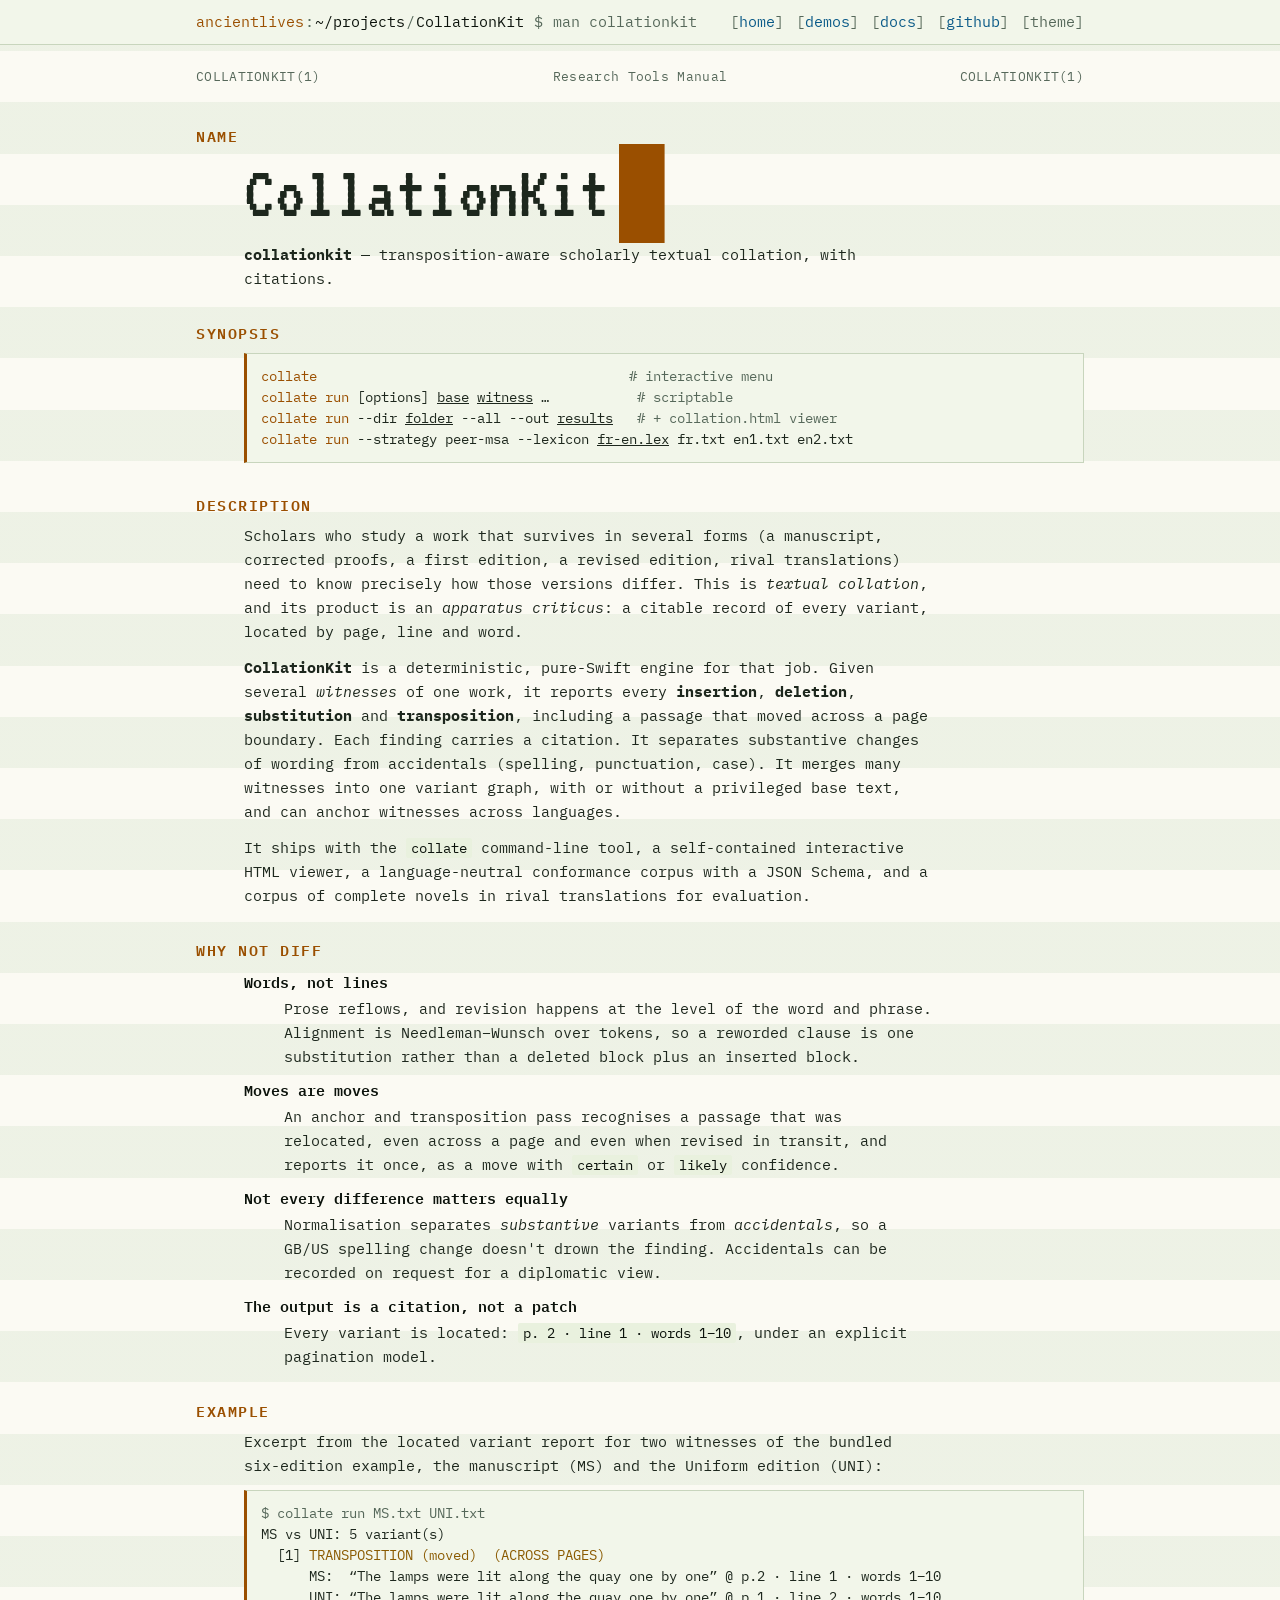
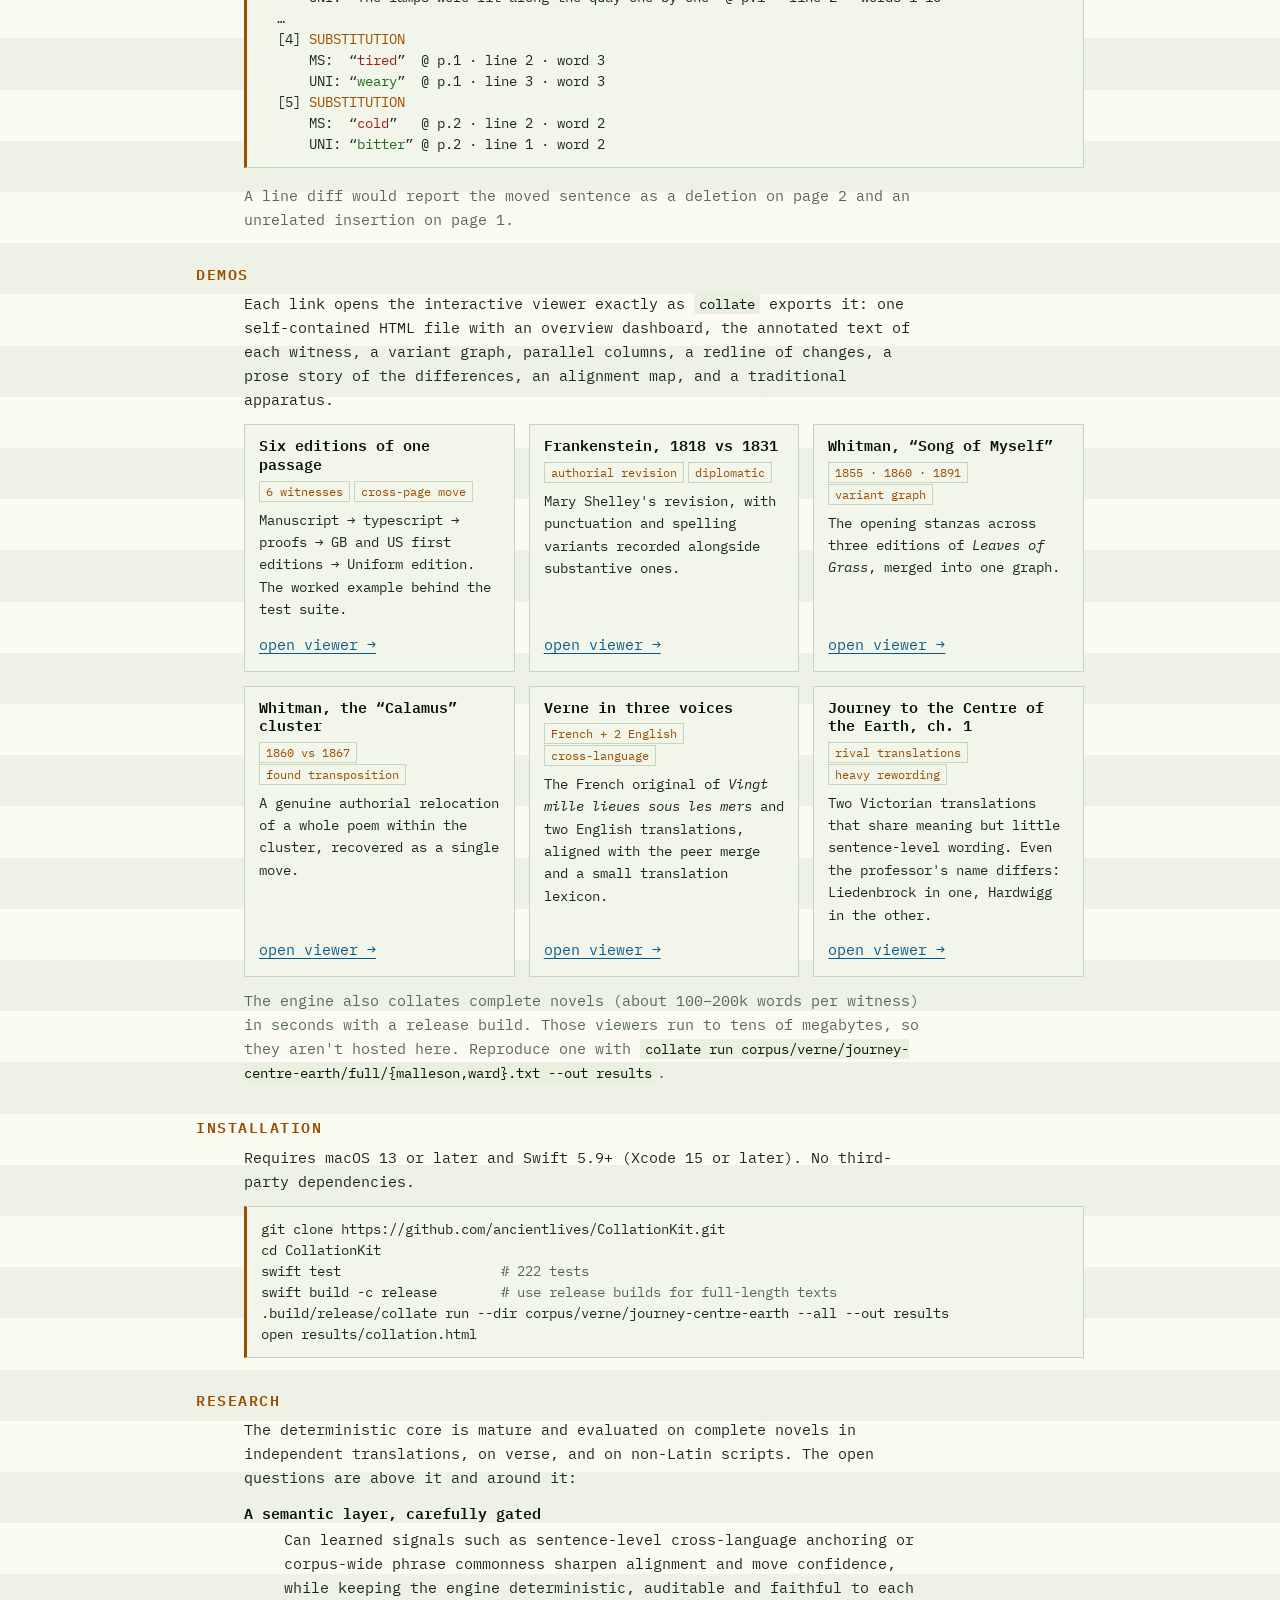
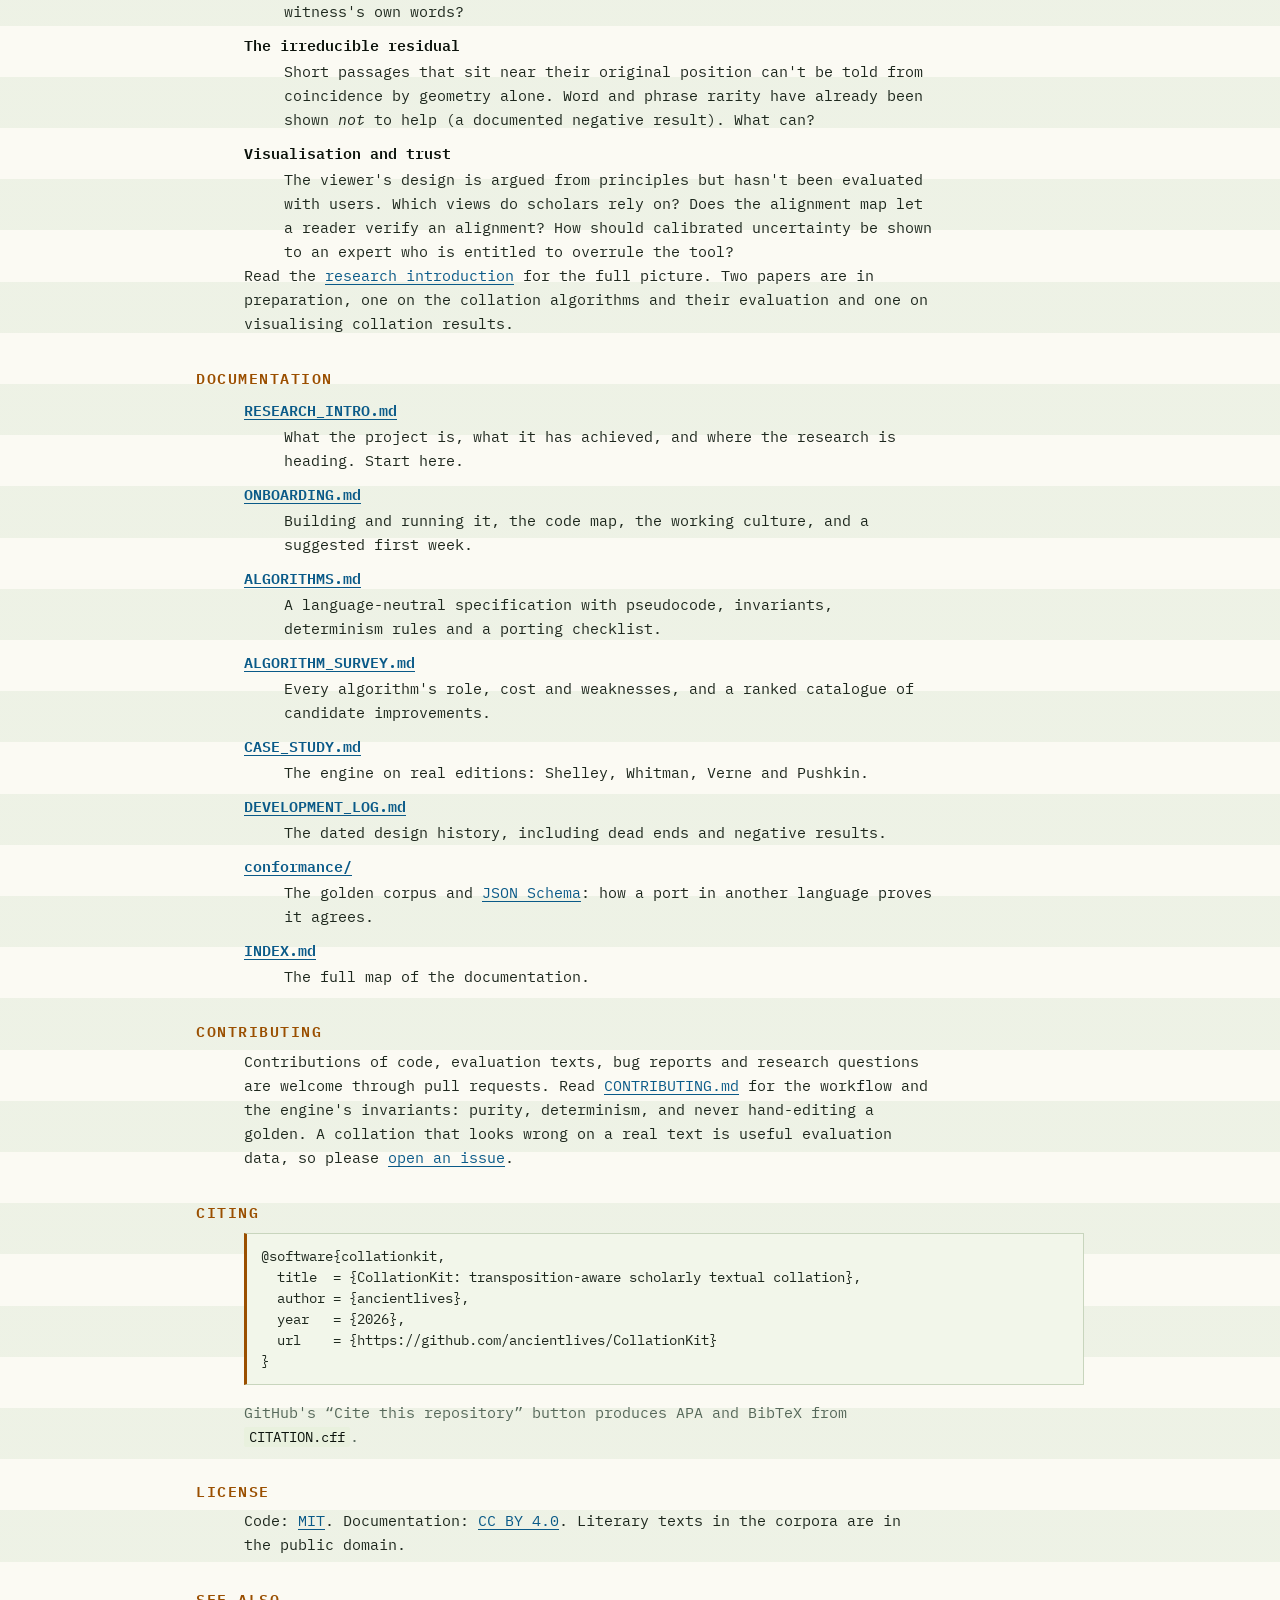
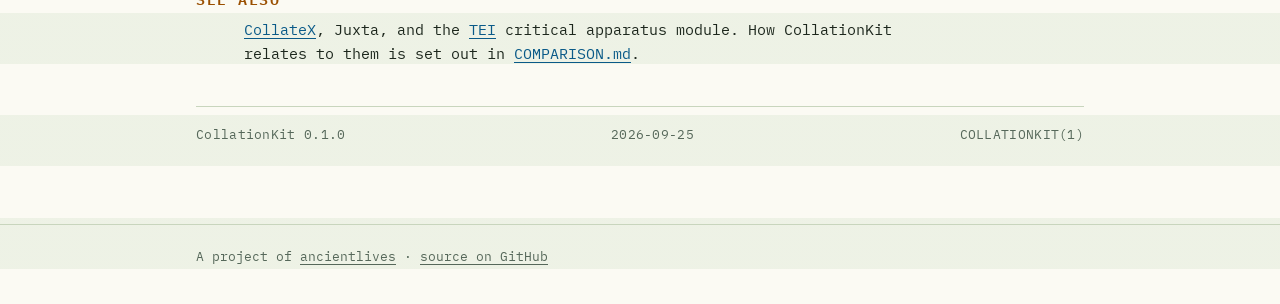
==== site/index.html @ 5da491c6 "Initial public release of CollationKit A deterministic, pure-Swift engine for scholarly textual coll" ====
<!doctype html>
<html lang="en">
<head>
<meta charset="utf-8">
<meta name="viewport" content="width=device-width,initial-scale=1">
<title>CollationKit</title>
<meta name="description" content="CollationKit: a deterministic, pure-Swift engine for scholarly textual collation — insertions, deletions, substitutions and transpositions across editions and translations, each with a page, line and word citation.">
<meta property="og:title" content="CollationKit">
<meta property="og:description" content="Transposition-aware scholarly textual collation, with citations. Open source, MIT.">
<meta property="og:type" content="website">
<meta property="og:url" content="https://ancientlives.github.io/CollationKit/">
<link rel="icon" href="data:image/svg+xml,%3Csvg xmlns='http://www.w3.org/2000/svg' viewBox='0 0 16 16'%3E%3Crect width='16' height='16' fill='%230a0d0a'/%3E%3Ctext x='1' y='12' font-family='monospace' font-size='11' fill='%23ffb347'%3E%C2%B6_%3C/text%3E%3C/svg%3E">
<link rel="preconnect" href="https://fonts.googleapis.com">
<link rel="preconnect" href="https://fonts.gstatic.com" crossorigin>
<link href="https://fonts.googleapis.com/css2?family=IBM+Plex+Mono:ital,wght@0,400;0,600;1,400&family=VT323&display=swap" rel="stylesheet">
<link rel="stylesheet" href="assets/retro.css">
<script>
  try { var t = localStorage.getItem("al-theme"); if (t === "light" || t === "dark") document.documentElement.dataset.theme = t; } catch (e) {}
</script>
</head>
<body>

<header class="topbar">
  <div class="wrap">
    <div class="crumb">
      <a href="https://ancientlives.github.io/"><span class="host">ancientlives</span></a><span class="sep">:</span><a href="https://ancientlives.github.io/#projects">~/projects</a><span class="sep">/</span><a href="./">CollationKit</a><span class="sep"> $</span> man collationkit
    </div>
    <nav class="nav" aria-label="Site">
      <a href="https://ancientlives.github.io/">home</a>
      <a href="#demos">demos</a>
      <a href="#documentation">docs</a>
      <a href="https://github.com/ancientlives/CollationKit">github</a>
      <button class="theme-toggle" type="button" data-theme-toggle aria-label="Toggle light or dark theme">[theme]</button>
    </nav>
  </div>
</header>

<main class="wrap">

  <div class="manhead" aria-hidden="true">
    <span>COLLATIONKIT(1)</span><span class="mid">Research Tools Manual</span><span>COLLATIONKIT(1)</span>
  </div>

  <section class="sect" aria-labelledby="name">
    <h2 id="name">Name</h2>
    <div class="body">
      <p class="display cursor">CollationKit</p>
      <p><strong>collationkit</strong> — transposition-aware scholarly textual collation, with citations.</p>
    </div>
  </section>

  <section class="sect" aria-labelledby="synopsis">
    <h2 id="synopsis">Synopsis</h2>
    <div class="body">
<pre><span class="k">collate</span>                                       <span class="c"># interactive menu</span>
<span class="k">collate run</span> [options] <u>base</u> <u>witness</u> …           <span class="c"># scriptable</span>
<span class="k">collate run</span> --dir <u>folder</u> --all --out <u>results</u>   <span class="c"># + collation.html viewer</span>
<span class="k">collate run</span> --strategy peer-msa --lexicon <u>fr-en.lex</u> fr.txt en1.txt en2.txt</pre>
    </div>
  </section>

  <section class="sect" aria-labelledby="description">
    <h2 id="description">Description</h2>
    <div class="body">
      <p>Scholars who study a work that survives in several forms (a manuscript, corrected proofs, a first
      edition, a revised edition, rival translations) need to know precisely how those versions differ. This is
      <em>textual collation</em>, and its product is an <em>apparatus criticus</em>: a citable record of every
      variant, located by page, line and word.</p>
      <p><strong>CollationKit</strong> is a deterministic, pure-Swift engine for that job. Given several
      <em>witnesses</em> of one work, it reports every <strong>insertion</strong>, <strong>deletion</strong>,
      <strong>substitution</strong> and <strong>transposition</strong>, including a passage that moved across
      a page boundary. Each finding carries a citation. It separates substantive changes of wording from
      accidentals (spelling, punctuation, case). It merges many witnesses into one variant graph, with or
      without a privileged base text, and can anchor witnesses across languages.</p>
      <p>It ships with the <code>collate</code> command-line tool, a self-contained interactive HTML viewer, a
      language-neutral conformance corpus with a JSON Schema, and a corpus of complete novels in rival
      translations for evaluation.</p>
    </div>
  </section>

  <section class="sect" aria-labelledby="why">
    <h2 id="why">Why not diff</h2>
    <div class="body">
      <dl class="opts">
        <dt>Words, not lines</dt>
        <dd>Prose reflows, and revision happens at the level of the word and phrase. Alignment is
        Needleman–Wunsch over tokens, so a reworded clause is one substitution rather than a deleted block plus an
        inserted block.</dd>
        <dt>Moves are moves</dt>
        <dd>An anchor and transposition pass recognises a passage that was relocated, even across a page and even
        when revised in transit, and reports it once, as a move with <code>certain</code> or <code>likely</code>
        confidence.</dd>
        <dt>Not every difference matters equally</dt>
        <dd>Normalisation separates <em>substantive</em> variants from <em>accidentals</em>, so a GB/US spelling
        change doesn't drown the finding. Accidentals can be recorded on request for a diplomatic view.</dd>
        <dt>The output is a citation, not a patch</dt>
        <dd>Every variant is located: <code>p. 2 · line 1 · words 1–10</code>, under an explicit pagination
        model.</dd>
      </dl>
    </div>
  </section>

  <section class="sect" aria-labelledby="example">
    <h2 id="example">Example</h2>
    <div class="body">
      <p>Excerpt from the located variant report for two witnesses of the bundled six-edition example, the
      manuscript (MS) and the Uniform edition (UNI):</p>
<pre><span class="c">$ collate run MS.txt UNI.txt</span>
MS vs UNI: 5 variant(s)
  [1] <span class="mov">TRANSPOSITION (moved)  (ACROSS PAGES)</span>
      MS:  “The lamps were lit along the quay one by one” @ p.2 · line 1 · words 1–10
      UNI: “The lamps were lit along the quay one by one” @ p.1 · line 2 · words 1–10
  …
  [4] <span class="k">SUBSTITUTION</span>
      MS:  “<span class="del">tired</span>”  @ p.1 · line 2 · word 3
      UNI: “<span class="add">weary</span>”  @ p.1 · line 3 · word 3
  [5] <span class="k">SUBSTITUTION</span>
      MS:  “<span class="del">cold</span>”   @ p.2 · line 2 · word 2
      UNI: “<span class="add">bitter</span>” @ p.2 · line 1 · word 2</pre>
      <p class="dim">A line diff would report the moved sentence as a deletion on page 2 and an unrelated
      insertion on page 1.</p>
    </div>
  </section>

  <section class="sect" id="demos" aria-labelledby="demos-h">
    <h2 id="demos-h">Demos</h2>
    <div class="body">
      <p>Each link opens the interactive viewer exactly as <code>collate</code> exports it: one self-contained HTML
      file with an overview dashboard, the annotated text of each witness, a variant graph, parallel columns, a
      redline of changes, a prose story of the differences, an alignment map, and a traditional apparatus.</p>
      <div class="cards">
        <article class="card">
          <h3>Six editions of one passage</h3>
          <div class="meta"><span class="tag">6 witnesses</span><span class="tag">cross-page move</span></div>
          <p>Manuscript → typescript → proofs → GB and US first editions → Uniform edition. The worked example
          behind the test suite.</p>
          <a class="go" href="demos/six-editions.html">open viewer →</a>
        </article>
        <article class="card">
          <h3>Frankenstein, 1818 vs 1831</h3>
          <div class="meta"><span class="tag">authorial revision</span><span class="tag">diplomatic</span></div>
          <p>Mary Shelley's revision, with punctuation and spelling variants recorded alongside substantive
          ones.</p>
          <a class="go" href="demos/frankenstein.html">open viewer →</a>
        </article>
        <article class="card">
          <h3>Whitman, “Song of Myself”</h3>
          <div class="meta"><span class="tag">1855 · 1860 · 1891</span><span class="tag">variant graph</span></div>
          <p>The opening stanzas across three editions of <em>Leaves of Grass</em>, merged into one graph.</p>
          <a class="go" href="demos/whitman-three-editions.html">open viewer →</a>
        </article>
        <article class="card">
          <h3>Whitman, the “Calamus” cluster</h3>
          <div class="meta"><span class="tag">1860 vs 1867</span><span class="tag">found transposition</span></div>
          <p>A genuine authorial relocation of a whole poem within the cluster, recovered as a single move.</p>
          <a class="go" href="demos/whitman-calamus.html">open viewer →</a>
        </article>
        <article class="card">
          <h3>Verne in three voices</h3>
          <div class="meta"><span class="tag">French + 2 English</span><span class="tag">cross-language</span></div>
          <p>The French original of <em>Vingt mille lieues sous les mers</em> and two English translations, aligned
          with the peer merge and a small translation lexicon.</p>
          <a class="go" href="demos/verne-trilingual.html">open viewer →</a>
        </article>
        <article class="card">
          <h3>Journey to the Centre of the Earth, ch. 1</h3>
          <div class="meta"><span class="tag">rival translations</span><span class="tag">heavy rewording</span></div>
          <p>Two Victorian translations that share meaning but little sentence-level wording. Even the professor's
          name differs: Liedenbrock in one, Hardwigg in the other.</p>
          <a class="go" href="demos/verne-journey-ch1.html">open viewer →</a>
        </article>
      </div>
      <p class="dim">The engine also collates complete novels (about 100–200k words per witness) in seconds with a
      release build. Those viewers run to tens of megabytes, so they aren't hosted here. Reproduce one with
      <code>collate run corpus/verne/journey-centre-earth/full/{malleson,ward}.txt --out results</code>.</p>
    </div>
  </section>

  <section class="sect" aria-labelledby="install">
    <h2 id="install">Installation</h2>
    <div class="body">
      <p>Requires macOS 13 or later and Swift 5.9+ (Xcode 15 or later). No third-party dependencies.</p>
<pre>git clone https://github.com/ancientlives/CollationKit.git
cd CollationKit
swift test                    <span class="c"># 222 tests</span>
swift build -c release        <span class="c"># use release builds for full-length texts</span>
.build/release/collate run --dir corpus/verne/journey-centre-earth --all --out results
open results/collation.html</pre>
    </div>
  </section>

  <section class="sect" aria-labelledby="research">
    <h2 id="research">Research</h2>
    <div class="body">
      <p>The deterministic core is mature and evaluated on complete novels in independent translations, on verse,
      and on non-Latin scripts. The open questions are above it and around it:</p>
      <dl class="opts">
        <dt>A semantic layer, carefully gated</dt>
        <dd>Can learned signals such as sentence-level cross-language anchoring or corpus-wide phrase commonness
        sharpen alignment and move confidence, while keeping the engine deterministic, auditable and faithful to
        each witness's own words?</dd>
        <dt>The irreducible residual</dt>
        <dd>Short passages that sit near their original position can't be told from coincidence by geometry alone.
        Word and phrase rarity have already been shown <em>not</em> to help (a documented negative result). What
        can?</dd>
        <dt>Visualisation and trust</dt>
        <dd>The viewer's design is argued from principles but hasn't been evaluated with users. Which views do
        scholars rely on? Does the alignment map let a reader verify an alignment? How should calibrated
        uncertainty be shown to an expert who is entitled to overrule the tool?</dd>
      </dl>
      <p>Read the <a href="https://github.com/ancientlives/CollationKit/blob/main/docs/RESEARCH_INTRO.md">research
      introduction</a> for the full picture. Two papers are in preparation, one on the collation algorithms and
      their evaluation and one on visualising collation results.</p>
    </div>
  </section>

  <section class="sect" id="documentation" aria-labelledby="docs-h">
    <h2 id="docs-h">Documentation</h2>
    <div class="body">
      <dl class="opts">
        <dt><a href="https://github.com/ancientlives/CollationKit/blob/main/docs/RESEARCH_INTRO.md">RESEARCH_INTRO.md</a></dt>
        <dd>What the project is, what it has achieved, and where the research is heading. Start here.</dd>
        <dt><a href="https://github.com/ancientlives/CollationKit/blob/main/docs/ONBOARDING.md">ONBOARDING.md</a></dt>
        <dd>Building and running it, the code map, the working culture, and a suggested first week.</dd>
        <dt><a href="https://github.com/ancientlives/CollationKit/blob/main/docs/reference/ALGORITHMS.md">ALGORITHMS.md</a></dt>
        <dd>A language-neutral specification with pseudocode, invariants, determinism rules and a porting checklist.</dd>
        <dt><a href="https://github.com/ancientlives/CollationKit/blob/main/docs/reference/ALGORITHM_SURVEY.md">ALGORITHM_SURVEY.md</a></dt>
        <dd>Every algorithm's role, cost and weaknesses, and a ranked catalogue of candidate improvements.</dd>
        <dt><a href="https://github.com/ancientlives/CollationKit/blob/main/docs/development/CASE_STUDY.md">CASE_STUDY.md</a></dt>
        <dd>The engine on real editions: Shelley, Whitman, Verne and Pushkin.</dd>
        <dt><a href="https://github.com/ancientlives/CollationKit/blob/main/docs/development/DEVELOPMENT_LOG.md">DEVELOPMENT_LOG.md</a></dt>
        <dd>The dated design history, including dead ends and negative results.</dd>
        <dt><a href="https://github.com/ancientlives/CollationKit/tree/main/docs/conformance">conformance/</a></dt>
        <dd>The golden corpus and <a href="schema/collation.schema.json">JSON Schema</a>: how a port in another language
        proves it agrees.</dd>
        <dt><a href="https://github.com/ancientlives/CollationKit/blob/main/docs/INDEX.md">INDEX.md</a></dt>
        <dd>The full map of the documentation.</dd>
      </dl>
    </div>
  </section>

  <section class="sect" aria-labelledby="contributing">
    <h2 id="contributing">Contributing</h2>
    <div class="body">
      <p>Contributions of code, evaluation texts, bug reports and research questions are welcome through pull
      requests. Read <a href="https://github.com/ancientlives/CollationKit/blob/main/CONTRIBUTING.md">CONTRIBUTING.md</a>
      for the workflow and the engine's invariants: purity, determinism, and never hand-editing a golden. A
      collation that looks wrong on a real text is useful evaluation data, so please
      <a href="https://github.com/ancientlives/CollationKit/issues/new/choose">open an issue</a>.</p>
    </div>
  </section>

  <section class="sect" aria-labelledby="citing">
    <h2 id="citing">Citing</h2>
    <div class="body">
<pre>@software{collationkit,
  title  = {CollationKit: transposition-aware scholarly textual collation},
  author = {ancientlives},
  year   = {2026},
  url    = {https://github.com/ancientlives/CollationKit}
}</pre>
      <p class="dim">GitHub's “Cite this repository” button produces APA and BibTeX from
      <code>CITATION.cff</code>.</p>
    </div>
  </section>

  <section class="sect" aria-labelledby="license">
    <h2 id="license">License</h2>
    <div class="body">
      <p>Code: <a href="https://github.com/ancientlives/CollationKit/blob/main/LICENSE">MIT</a>. Documentation:
      <a href="https://github.com/ancientlives/CollationKit/blob/main/LICENSE-docs.md">CC BY 4.0</a>. Literary texts in
      the corpora are in the public domain.</p>
    </div>
  </section>

  <section class="sect" aria-labelledby="seealso">
    <h2 id="seealso">See also</h2>
    <div class="body">
      <p><a href="https://collatex.net/">CollateX</a>, Juxta,
      and the <a href="https://tei-c.org/">TEI</a> critical apparatus module. How CollationKit relates to them is set out in
      <a href="https://github.com/ancientlives/CollationKit/blob/main/docs/reference/COMPARISON.md">COMPARISON.md</a>.</p>
    </div>
  </section>

  <div class="manfoot" aria-hidden="true">
    <span>CollationKit 0.1.0</span><span>2026-09-25</span><span>COLLATIONKIT(1)</span>
  </div>
</main>

<footer class="site">
  <div class="wrap">
    A project of <a href="https://ancientlives.github.io/">ancientlives</a> ·
    <a href="https://github.com/ancientlives/CollationKit">source on GitHub</a>
  </div>
</footer>

<script>
  (function () {
    var btn = document.querySelector("[data-theme-toggle]");
    if (!btn) return;
    btn.addEventListener("click", function () {
      var root = document.documentElement;
      var cur = root.dataset.theme || (matchMedia("(prefers-color-scheme: light)").matches ? "light" : "dark");
      var next = cur === "light" ? "dark" : "light";
      root.dataset.theme = next;
      try { localStorage.setItem("al-theme", next); } catch (e) {}
    });
  })();
</script>
</body>
</html>
---- site/assets/retro.css ----
/* retro.css — the shared theme for ancientlives.github.io and its project sub-sites.
   Dark: a phosphor terminal. Light: green-bar tractor-feed printout. Keep in sync across repos. */

:root {
  --bg: #0a0d0a;
  --panel: #0f150f;
  --panel-2: #131b13;
  --fg: #c9f5c4;
  --fg-strong: #e9ffe6;
  --dim: #7da57a;
  --accent: #ffb347;
  --link: #7fdcff;
  --link-visited: #c7a6ff;
  --rule: #253625;
  --sel: #2d4a2c;
  --glow: 0 0 6px rgba(140, 255, 150, .28);
  --add: #9cf59a;
  --del: #ff8f8f;
  --mov: #ffd27a;
  --bar: transparent;
  --scan: rgba(0, 0, 0, .18);
  --mono: "IBM Plex Mono", ui-monospace, SFMono-Regular, Menlo, Consolas, monospace;
  --display: "VT323", "IBM Plex Mono", ui-monospace, monospace;
  color-scheme: dark;
}

@media (prefers-color-scheme: light) {
  :root:not([data-theme="dark"]) {
    --bg: #fbfaf3;
    --panel: #f2f6ea;
    --panel-2: #e9f1de;
    --fg: #1d271d;
    --fg-strong: #0b120b;
    --dim: #56685a;
    --accent: #9a4f00;
    --link: #0a5a88;
    --link-visited: #5b3a9a;
    --rule: #c8d5bd;
    --sel: #d8e9c8;
    --glow: none;
    --add: #1f6b1f;
    --del: #a11d1d;
    --mov: #8a5a00;
    --bar: rgba(120, 170, 110, .10);
    --scan: transparent;
    color-scheme: light;
  }
}
:root[data-theme="light"] {
  --bg: #fbfaf3;
  --panel: #f2f6ea;
  --panel-2: #e9f1de;
  --fg: #1d271d;
  --fg-strong: #0b120b;
  --dim: #56685a;
  --accent: #9a4f00;
  --link: #0a5a88;
  --link-visited: #5b3a9a;
  --rule: #c8d5bd;
  --sel: #d8e9c8;
  --glow: none;
  --add: #1f6b1f;
  --del: #a11d1d;
  --mov: #8a5a00;
  --bar: rgba(120, 170, 110, .10);
  --scan: transparent;
  color-scheme: light;
}
:root[data-theme="dark"] { color-scheme: dark; }

*, *::before, *::after { box-sizing: border-box; }

html { -webkit-text-size-adjust: 100%; }

body {
  margin: 0;
  background-color: var(--bg);
  /* green-bar paper in light mode (--bar), faint scanlines in dark mode (--scan) */
  background-image:
    repeating-linear-gradient(to bottom, var(--bar) 0 3.2em, transparent 3.2em 6.4em),
    repeating-linear-gradient(to bottom, var(--scan) 0 1px, transparent 1px 3px);
  color: var(--fg);
  font: 15px/1.6 var(--mono);
  text-shadow: var(--glow);
}

::selection { background: var(--sel); }

a { color: var(--link); text-underline-offset: 3px; }
a:visited { color: var(--link-visited); }
a:hover { color: var(--accent); }
:focus-visible { outline: 2px dashed var(--accent); outline-offset: 3px; }

.wrap { max-width: 920px; margin: 0 auto; padding: 0 16px; }

/* ── top bar: prompt-style breadcrumb + nav ─────────────────────────────── */
.topbar {
  border-bottom: 1px solid var(--rule);
  background: var(--panel);
}
.topbar .wrap {
  display: flex; flex-wrap: wrap; align-items: center; justify-content: space-between;
  gap: 6px 16px; padding-top: 10px; padding-bottom: 10px;
}
.crumb { color: var(--dim); overflow-wrap: anywhere; }
.crumb a { color: var(--fg-strong); text-decoration: none; }
.crumb a:hover { color: var(--accent); }
.crumb .sep { color: var(--dim); padding: 0 1px; }
.crumb .host { color: var(--accent); }
.nav { display: flex; flex-wrap: wrap; gap: 4px 12px; }
.nav a { text-decoration: none; }
.nav a::before { content: "["; color: var(--dim); }
.nav a::after { content: "]"; color: var(--dim); }
.theme-toggle {
  font: inherit; color: var(--dim); background: none; border: 0; padding: 0; cursor: pointer;
  text-shadow: inherit;
}
.theme-toggle:hover { color: var(--accent); }

/* ── headings ───────────────────────────────────────────────────────────── */
h1, h2, h3 { color: var(--fg-strong); font-weight: 600; line-height: 1.25; }
.display {
  font-family: var(--display); font-weight: 400; letter-spacing: .5px;
  font-size: clamp(44px, 9vw, 76px); line-height: 1; margin: 0;
}
.cursor::after {
  content: "█"; color: var(--accent); margin-left: .12em;
  animation: blink 1.1s steps(1) infinite;
}
@keyframes blink { 50% { opacity: 0; } }
@media (prefers-reduced-motion: reduce) { .cursor::after { animation: none; } }

/* ── man-page chrome ────────────────────────────────────────────────────── */
.manhead, .manfoot {
  display: flex; justify-content: space-between; gap: 12px; flex-wrap: wrap;
  color: var(--dim); padding: 22px 0 6px; font-size: 13px; letter-spacing: .3px;
}
.manfoot { padding: 18px 0 30px; border-top: 1px solid var(--rule); margin-top: 40px; }
.manhead .mid { text-align: center; flex: 1; }
@media (max-width: 560px) { .manhead .mid { display: none; } }

.sect { margin: 34px 0 0; }
.sect > h2 {
  font-size: 15px; letter-spacing: 1.5px; text-transform: uppercase; margin: 0 0 8px; color: var(--accent);
}
.sect > .body { padding-left: clamp(0px, 5vw, 48px); }
.sect p { margin: 0 0 12px; max-width: 76ch; }

/* ── shell-session blocks ───────────────────────────────────────────────── */
.session { margin: 28px 0; }
.prompt { color: var(--dim); margin: 22px 0 6px; overflow-wrap: anywhere; }
.prompt .user { color: var(--accent); }
.prompt .path { color: var(--link); }
.prompt .cmd { color: var(--fg-strong); }
.out { margin: 0 0 0 0; }

/* ── code, output, panels ───────────────────────────────────────────────── */
code, pre, kbd, samp { font-family: var(--mono); font-size: 14px; }
:not(pre) > code { color: var(--fg-strong); background: var(--panel-2); padding: 1px 5px; border-radius: 2px; }
pre {
  margin: 10px 0 16px; padding: 12px 14px; overflow-x: auto;
  background: var(--panel); border: 1px solid var(--rule); border-left: 3px solid var(--accent);
  line-height: 1.5; text-shadow: none;
}
pre .c { color: var(--dim); }            /* comment */
pre .k { color: var(--accent); }         /* keyword / label */
pre .add { color: var(--add); }
pre .del { color: var(--del); }
pre .mov { color: var(--mov); }

.box {
  border: 1px solid var(--rule); background: var(--panel); padding: 14px 16px; margin: 12px 0;
}

/* definition-style option lists (man page OPTIONS feel) */
dl.opts { margin: 0; }
dl.opts dt { color: var(--fg-strong); font-weight: 600; margin-top: 10px; }
dl.opts dd { margin: 2px 0 0 clamp(16px, 4vw, 40px); max-width: 72ch; }

/* ls -l style listing */
.ls { list-style: none; margin: 6px 0 0; padding: 0; }
.ls li {
  display: grid; grid-template-columns: 11ch 12ch 1fr; gap: 0 14px; padding: 8px 0;
  border-bottom: 1px dashed var(--rule);
}
.ls .perm, .ls .date { color: var(--dim); }
.ls .name a { font-weight: 600; }
.ls .desc { grid-column: 3; color: var(--fg); }
@media (max-width: 640px) {
  .ls li { grid-template-columns: 1fr; }
  .ls .perm, .ls .date { display: none; }
  .ls .desc { grid-column: 1; }
}

/* demo cards */
.cards { display: grid; grid-template-columns: repeat(auto-fill, minmax(260px, 1fr)); gap: 14px; margin: 12px 0; }
.card {
  border: 1px solid var(--rule); background: var(--panel); padding: 12px 14px 14px;
  display: flex; flex-direction: column; gap: 6px;
}
.card h3 { font-size: 15px; margin: 0; }
.card .meta { color: var(--dim); font-size: 13px; }
.card p { margin: 0; font-size: 14px; }
.card .go { margin-top: auto; padding-top: 6px; }
.tag { display: inline-block; font-size: 12px; color: var(--accent); border: 1px solid var(--rule); padding: 0 6px; margin-right: 4px; }

.dim { color: var(--dim); }
.accent { color: var(--accent); }
hr.rule { border: 0; border-top: 1px dashed var(--rule); margin: 28px 0; }

.ascii { color: var(--accent); line-height: 1.15; font-size: clamp(7px, 1.9vw, 14px); border: 0; background: none; padding: 0; margin: 0 0 10px; overflow: hidden; }

footer.site { color: var(--dim); font-size: 13px; padding: 22px 0 36px; border-top: 1px solid var(--rule); margin-top: 48px; }
footer.site a { color: var(--dim); }
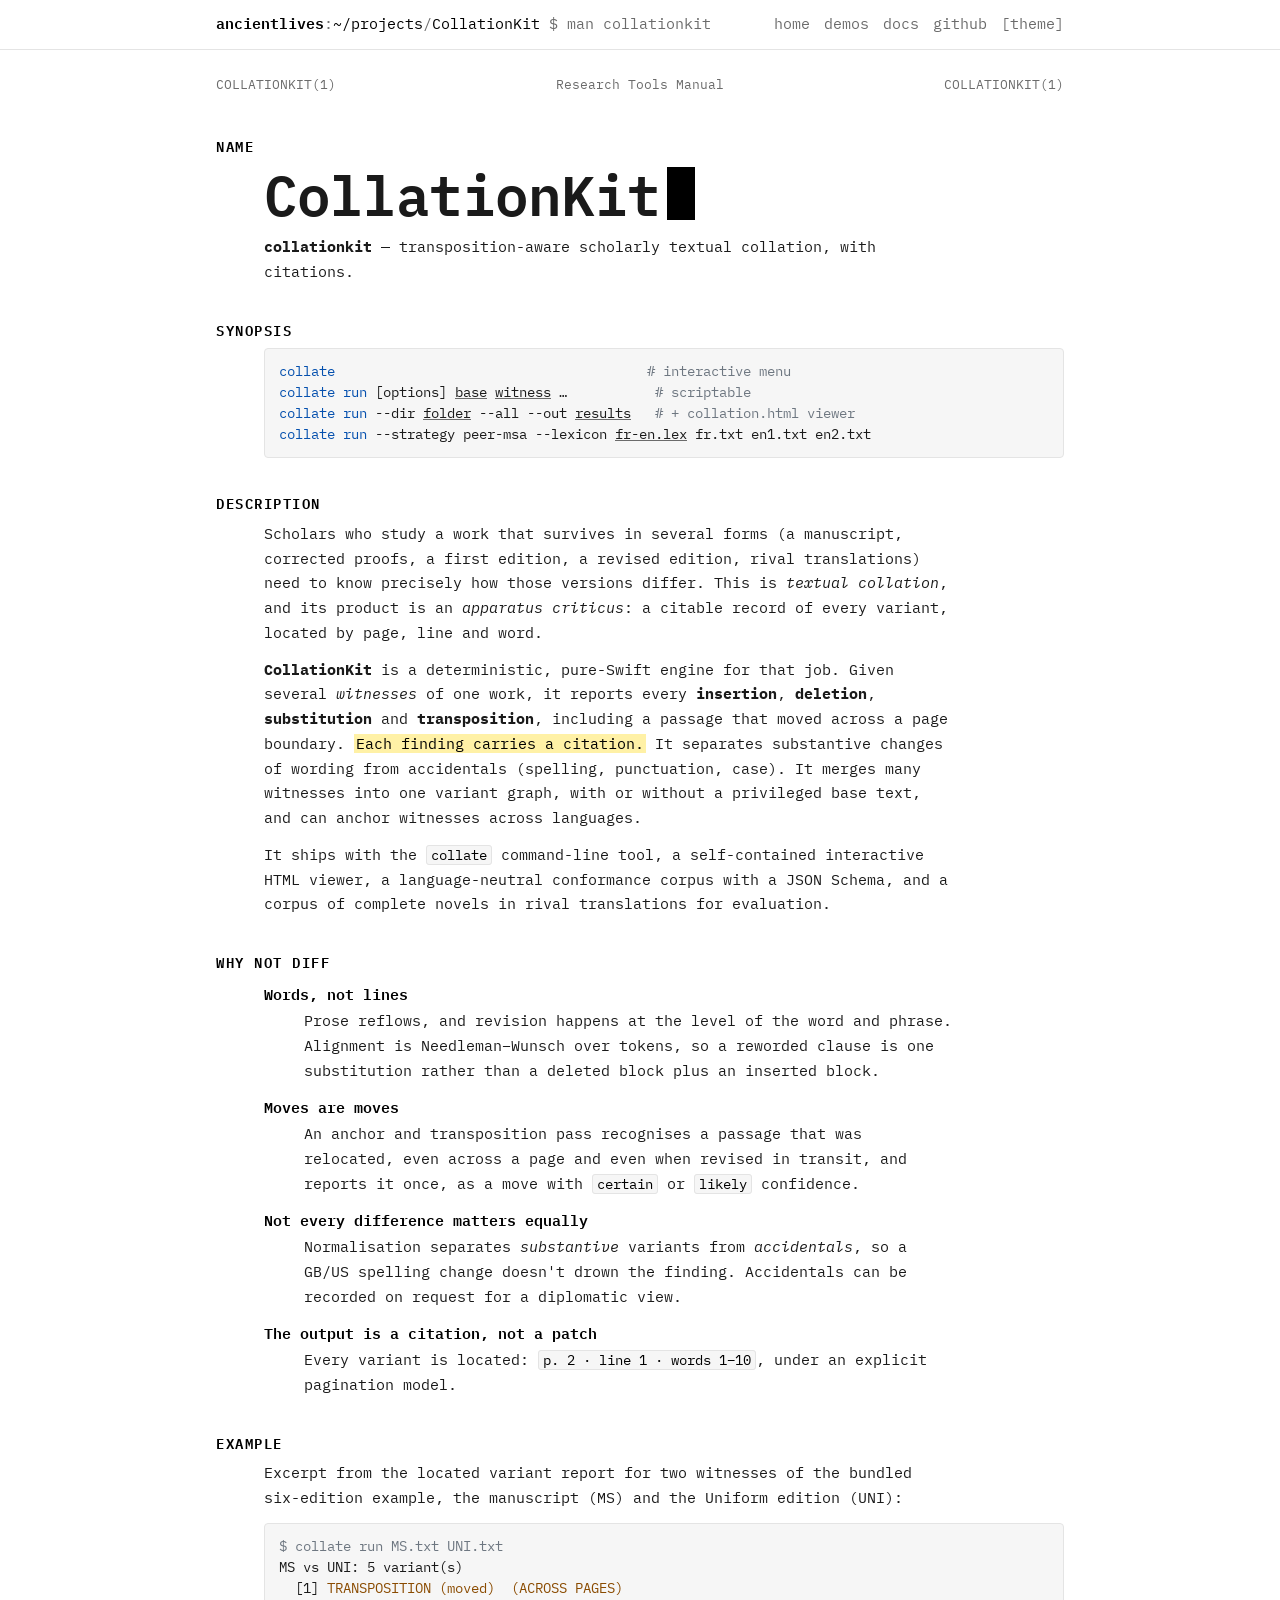
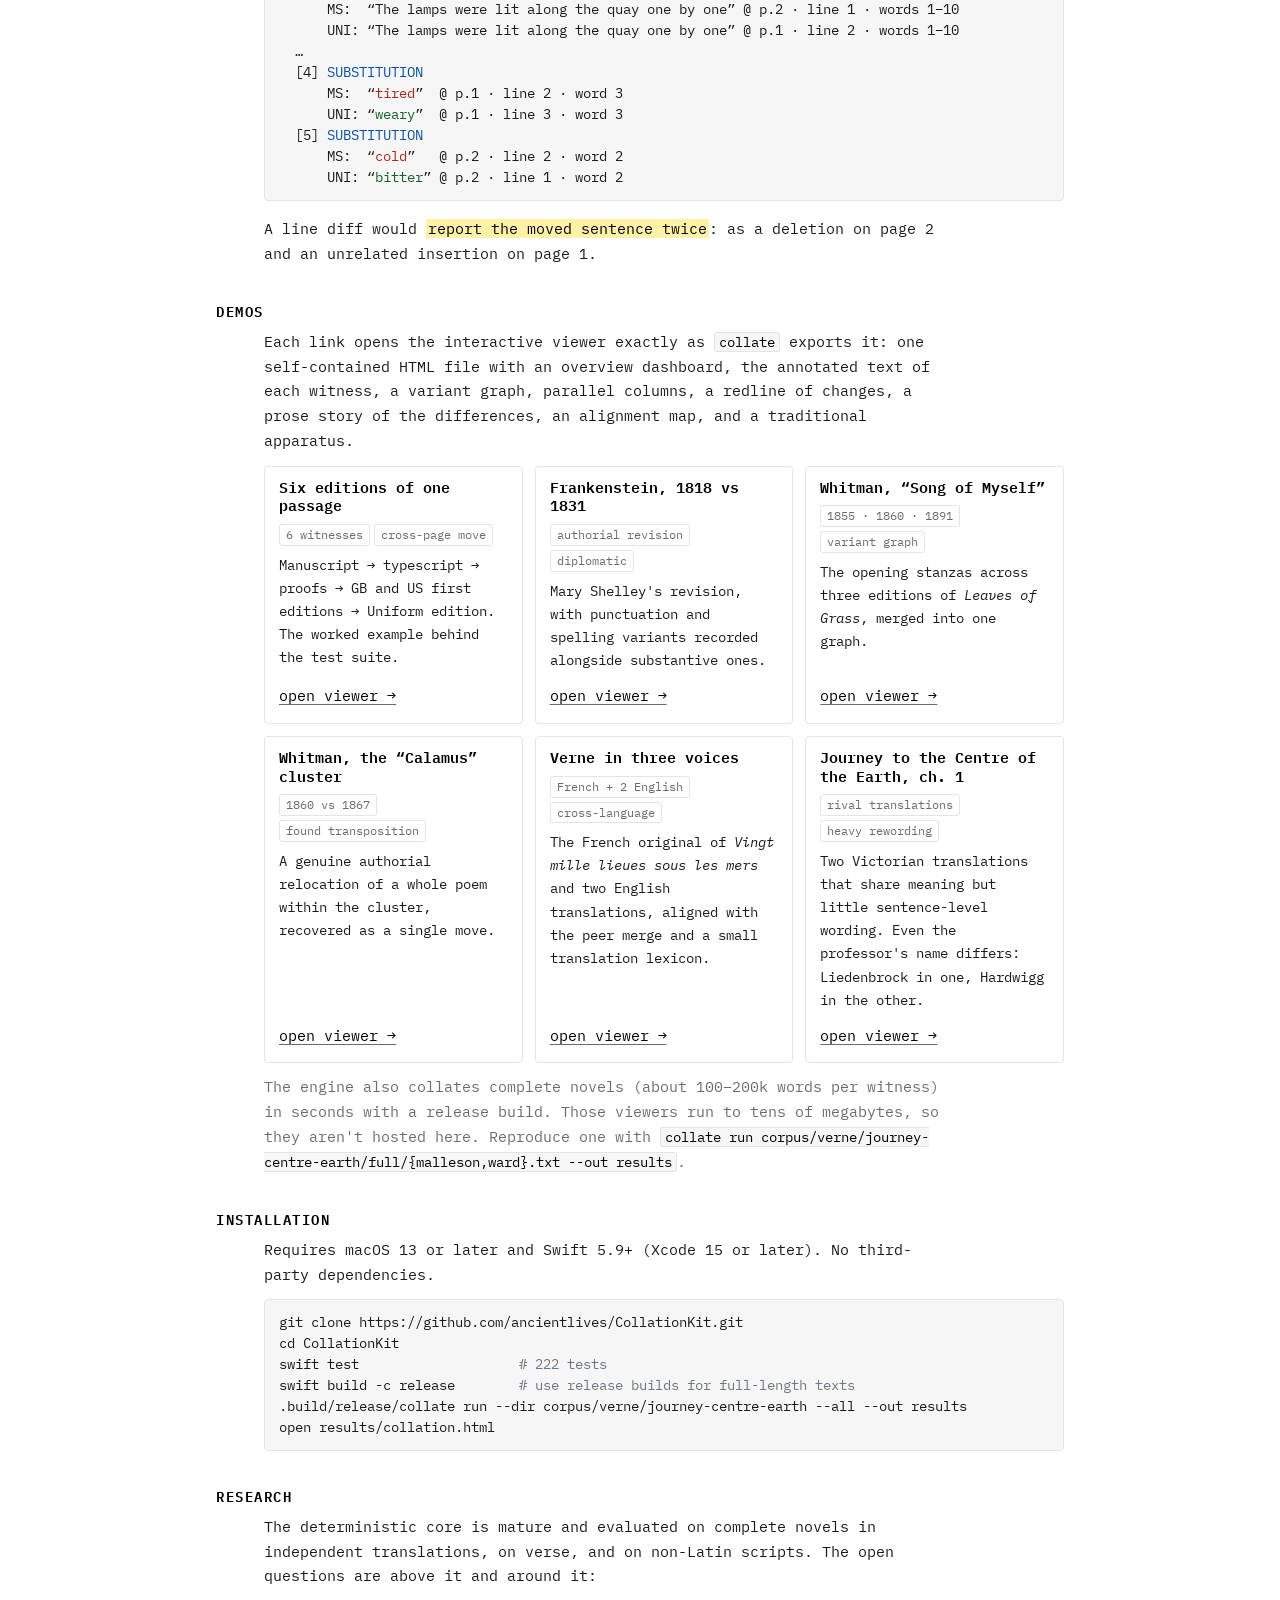
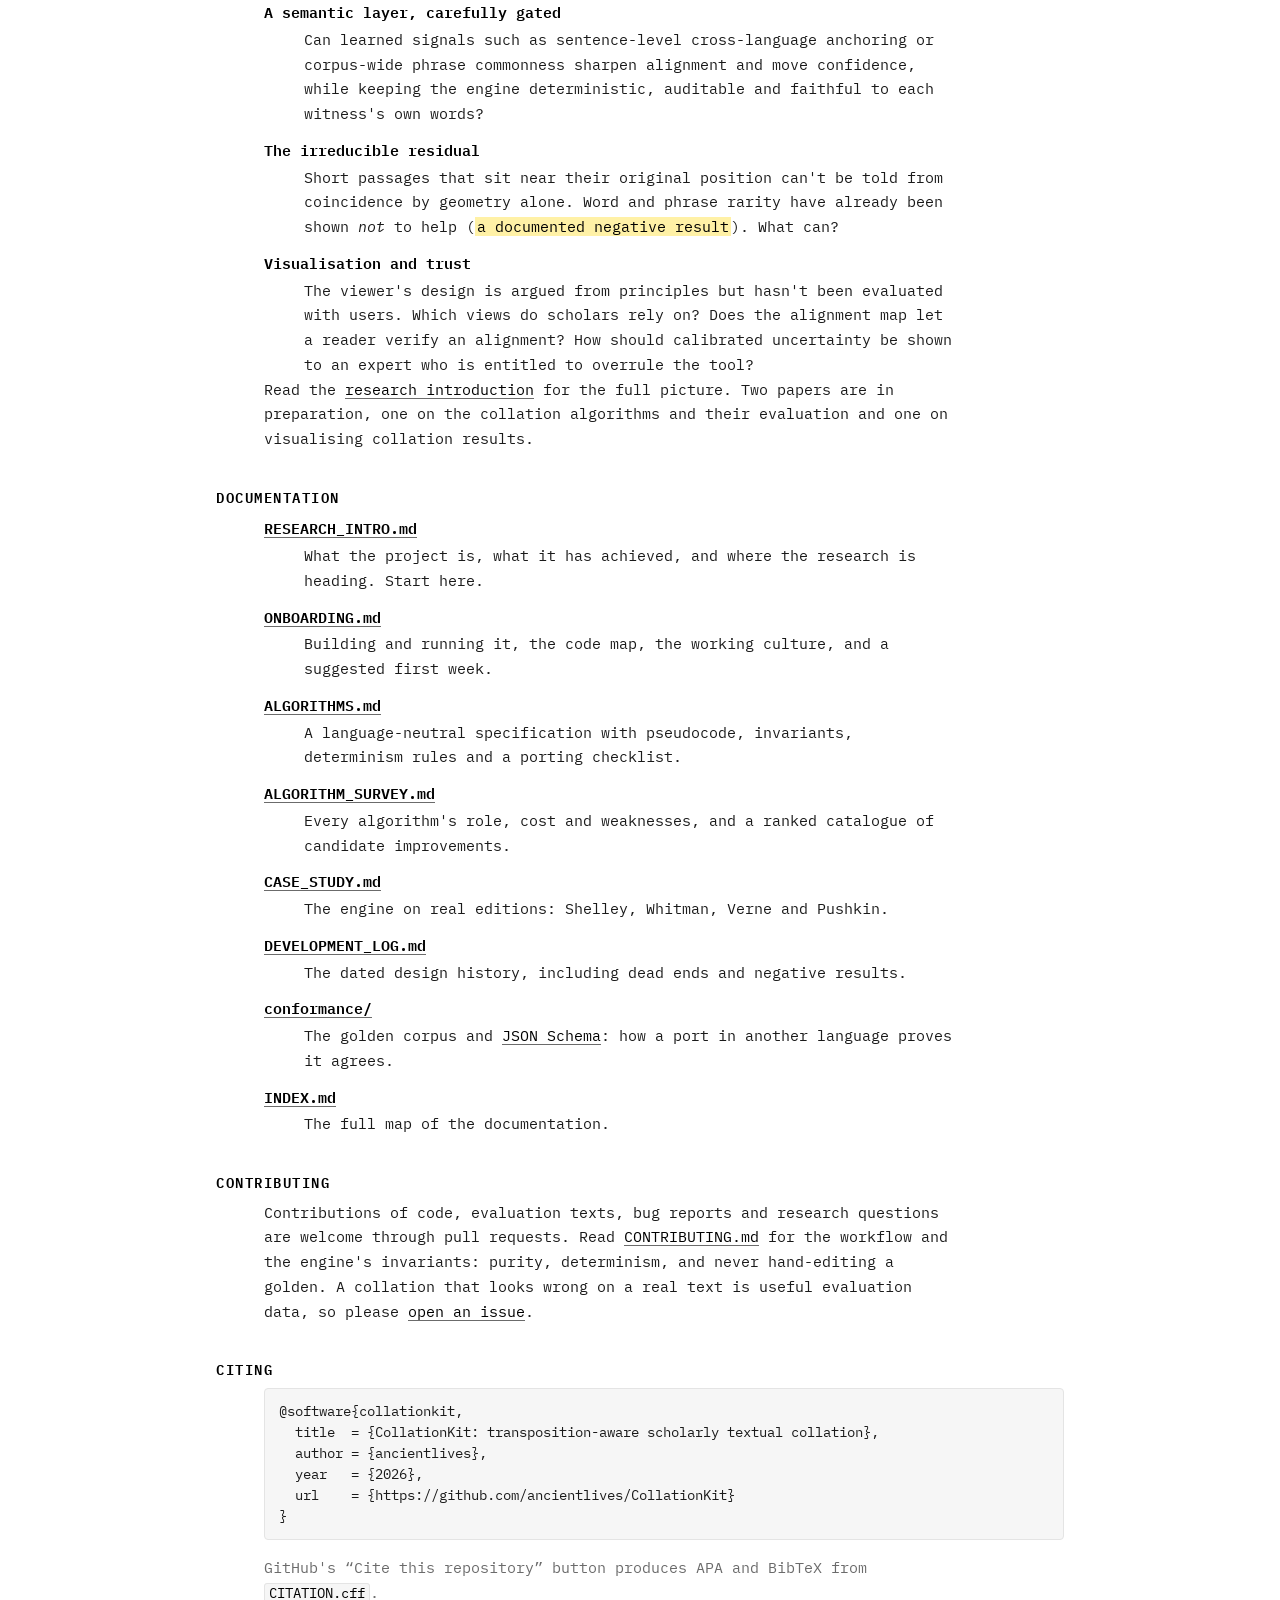
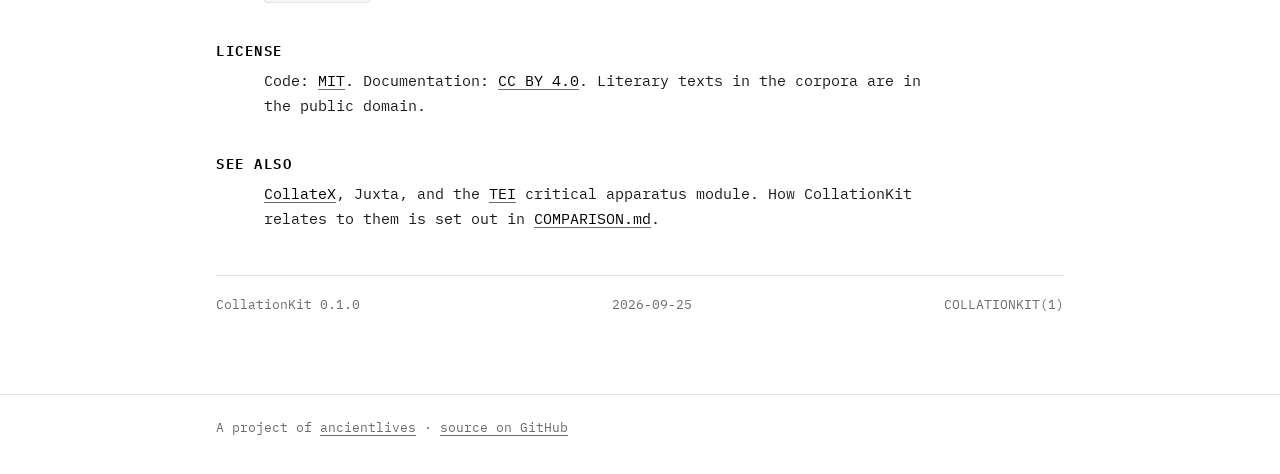
==== commit 1c7e7b4e: "Simplify site theme: plain white/black, monochrome, colour only for code and highlights Co-Authored-" ====
--- a/site/index.html
+++ b/site/index.html
@@ -9,10 +9,10 @@
 <meta property="og:description" content="Transposition-aware scholarly textual collation, with citations. Open source, MIT.">
 <meta property="og:type" content="website">
 <meta property="og:url" content="https://ancientlives.github.io/CollationKit/">
-<link rel="icon" href="data:image/svg+xml,%3Csvg xmlns='http://www.w3.org/2000/svg' viewBox='0 0 16 16'%3E%3Crect width='16' height='16' fill='%230a0d0a'/%3E%3Ctext x='1' y='12' font-family='monospace' font-size='11' fill='%23ffb347'%3E%C2%B6_%3C/text%3E%3C/svg%3E">
+<link rel="icon" href="data:image/svg+xml,%3Csvg xmlns='http://www.w3.org/2000/svg' viewBox='0 0 16 16'%3E%3Crect width='16' height='16' fill='%23000000'/%3E%3Ctext x='1' y='12' font-family='monospace' font-size='11' fill='%23ffffff'%3E%C2%B6_%3C/text%3E%3C/svg%3E">
 <link rel="preconnect" href="https://fonts.googleapis.com">
 <link rel="preconnect" href="https://fonts.gstatic.com" crossorigin>
-<link href="https://fonts.googleapis.com/css2?family=IBM+Plex+Mono:ital,wght@0,400;0,600;1,400&family=VT323&display=swap" rel="stylesheet">
+<link href="https://fonts.googleapis.com/css2?family=IBM+Plex+Mono:ital,wght@0,400;0,600;1,400&display=swap" rel="stylesheet">
 <link rel="stylesheet" href="assets/retro.css">
 <script>
   try { var t = localStorage.getItem("al-theme"); if (t === "light" || t === "dark") document.documentElement.dataset.theme = t; } catch (e) {}
@@ -69,7 +69,7 @@
       <p><strong>CollationKit</strong> is a deterministic, pure-Swift engine for that job. Given several
       <em>witnesses</em> of one work, it reports every <strong>insertion</strong>, <strong>deletion</strong>,
       <strong>substitution</strong> and <strong>transposition</strong>, including a passage that moved across
-      a page boundary. Each finding carries a citation. It separates substantive changes of wording from
+      a page boundary. <mark>Each finding carries a citation.</mark> It separates substantive changes of wording from
       accidentals (spelling, punctuation, case). It merges many witnesses into one variant graph, with or
       without a privileged base text, and can anchor witnesses across languages.</p>
       <p>It ships with the <code>collate</code> command-line tool, a self-contained interactive HTML viewer, a
@@ -117,8 +117,7 @@
   [5] <span class="k">SUBSTITUTION</span>
       MS:  “<span class="del">cold</span>”   @ p.2 · line 2 · word 2
       UNI: “<span class="add">bitter</span>” @ p.2 · line 1 · word 2</pre>
-      <p class="dim">A line diff would report the moved sentence as a deletion on page 2 and an unrelated
-      insertion on page 1.</p>
+      <p>A line diff would <mark>report the moved sentence twice</mark>: as a deletion on page 2 and an unrelated insertion on page 1.</p>
     </div>
   </section>
 
@@ -201,7 +200,7 @@
         each witness's own words?</dd>
         <dt>The irreducible residual</dt>
         <dd>Short passages that sit near their original position can't be told from coincidence by geometry alone.
-        Word and phrase rarity have already been shown <em>not</em> to help (a documented negative result). What
+        Word and phrase rarity have already been shown <em>not</em> to help (<mark>a documented negative result</mark>). What
         can?</dd>
         <dt>Visualisation and trust</dt>
         <dd>The viewer's design is argued from principles but hasn't been evaluated with users. Which views do
--- a/site/assets/retro.css
+++ b/site/assets/retro.css
@@ -1,72 +1,68 @@
 /* retro.css — the shared theme for ancientlives.github.io and its project sub-sites.
-   Dark: a phosphor terminal. Light: green-bar tractor-feed printout. Keep in sync across repos. */
+   Plain and monochrome: white in light mode, black in dark mode. Colour is reserved for code highlighting,
+   diff readings and <mark> highlights in text. Keep the copies in both repositories in sync. */
 
 :root {
-  --bg: #0a0d0a;
-  --panel: #0f150f;
-  --panel-2: #131b13;
-  --fg: #c9f5c4;
-  --fg-strong: #e9ffe6;
-  --dim: #7da57a;
-  --accent: #ffb347;
-  --link: #7fdcff;
-  --link-visited: #c7a6ff;
-  --rule: #253625;
-  --sel: #2d4a2c;
-  --glow: 0 0 6px rgba(140, 255, 150, .28);
-  --add: #9cf59a;
-  --del: #ff8f8f;
-  --mov: #ffd27a;
-  --bar: transparent;
-  --scan: rgba(0, 0, 0, .18);
+  --bg: #ffffff;
+  --fg: #1a1a1a;
+  --fg-strong: #000000;
+  --dim: #6b6b6b;
+  --rule: #e4e4e4;
+  --panel: #f6f6f6;
+  --sel: #dcdcdc;
+
+  /* colour: code and highlights only */
+  --c-comment: #6e7781;
+  --c-key: #0550ae;
+  --c-str: #116329;
+  --add: #116329;
+  --del: #b42318;
+  --mov: #8a4b00;
+  --mark: #fff1a6;
+  --mark-fg: #000000;
+
   --mono: "IBM Plex Mono", ui-monospace, SFMono-Regular, Menlo, Consolas, monospace;
-  --display: "VT323", "IBM Plex Mono", ui-monospace, monospace;
+  color-scheme: light;
+}
+
+@media (prefers-color-scheme: dark) {
+  :root:not([data-theme="light"]) {
+    --bg: #000000;
+    --fg: #e6e6e6;
+    --fg-strong: #ffffff;
+    --dim: #8c8c8c;
+    --rule: #262626;
+    --panel: #0e0e0e;
+    --sel: #333333;
+    --c-comment: #8b949e;
+    --c-key: #79c0ff;
+    --c-str: #7ee787;
+    --add: #7ee787;
+    --del: #ff7b72;
+    --mov: #e3b341;
+    --mark: #4a3f00;
+    --mark-fg: #fff7cc;
+    color-scheme: dark;
+  }
+}
+:root[data-theme="dark"] {
+  --bg: #000000;
+  --fg: #e6e6e6;
+  --fg-strong: #ffffff;
+  --dim: #8c8c8c;
+  --rule: #262626;
+  --panel: #0e0e0e;
+  --sel: #333333;
+  --c-comment: #8b949e;
+  --c-key: #79c0ff;
+  --c-str: #7ee787;
+  --add: #7ee787;
+  --del: #ff7b72;
+  --mov: #e3b341;
+  --mark: #4a3f00;
+  --mark-fg: #fff7cc;
   color-scheme: dark;
 }
-
-@media (prefers-color-scheme: light) {
-  :root:not([data-theme="dark"]) {
-    --bg: #fbfaf3;
-    --panel: #f2f6ea;
-    --panel-2: #e9f1de;
-    --fg: #1d271d;
-    --fg-strong: #0b120b;
-    --dim: #56685a;
-    --accent: #9a4f00;
-    --link: #0a5a88;
-    --link-visited: #5b3a9a;
-    --rule: #c8d5bd;
-    --sel: #d8e9c8;
-    --glow: none;
-    --add: #1f6b1f;
-    --del: #a11d1d;
-    --mov: #8a5a00;
-    --bar: rgba(120, 170, 110, .10);
-    --scan: transparent;
-    color-scheme: light;
-  }
-}
-:root[data-theme="light"] {
-  --bg: #fbfaf3;
-  --panel: #f2f6ea;
-  --panel-2: #e9f1de;
-  --fg: #1d271d;
-  --fg-strong: #0b120b;
-  --dim: #56685a;
-  --accent: #9a4f00;
-  --link: #0a5a88;
-  --link-visited: #5b3a9a;
-  --rule: #c8d5bd;
-  --sel: #d8e9c8;
-  --glow: none;
-  --add: #1f6b1f;
-  --del: #a11d1d;
-  --mov: #8a5a00;
-  --bar: rgba(120, 170, 110, .10);
-  --scan: transparent;
-  color-scheme: light;
-}
-:root[data-theme="dark"] { color-scheme: dark; }
 
 *, *::before, *::after { box-sizing: border-box; }
 
@@ -74,58 +70,44 @@
 
 body {
   margin: 0;
-  background-color: var(--bg);
-  /* green-bar paper in light mode (--bar), faint scanlines in dark mode (--scan) */
-  background-image:
-    repeating-linear-gradient(to bottom, var(--bar) 0 3.2em, transparent 3.2em 6.4em),
-    repeating-linear-gradient(to bottom, var(--scan) 0 1px, transparent 1px 3px);
+  background: var(--bg);
   color: var(--fg);
-  font: 15px/1.6 var(--mono);
-  text-shadow: var(--glow);
+  font: 15px/1.65 var(--mono);
 }
 
 ::selection { background: var(--sel); }
 
-a { color: var(--link); text-underline-offset: 3px; }
-a:visited { color: var(--link-visited); }
-a:hover { color: var(--accent); }
-:focus-visible { outline: 2px dashed var(--accent); outline-offset: 3px; }
+a, a:visited { color: var(--fg-strong); text-decoration: underline; text-decoration-color: var(--dim);
+  text-underline-offset: 3px; }
+a:hover { text-decoration-color: var(--fg-strong); text-decoration-thickness: 2px; }
+:focus-visible { outline: 2px solid var(--fg-strong); outline-offset: 3px; }
 
-.wrap { max-width: 920px; margin: 0 auto; padding: 0 16px; }
+mark { background: var(--mark); color: var(--mark-fg); padding: 0 2px; }
+
+.wrap { max-width: 880px; margin: 0 auto; padding: 0 16px; }
 
 /* ── top bar: prompt-style breadcrumb + nav ─────────────────────────────── */
-.topbar {
-  border-bottom: 1px solid var(--rule);
-  background: var(--panel);
-}
+.topbar { border-bottom: 1px solid var(--rule); }
 .topbar .wrap {
   display: flex; flex-wrap: wrap; align-items: center; justify-content: space-between;
-  gap: 6px 16px; padding-top: 10px; padding-bottom: 10px;
+  gap: 6px 16px; padding-top: 12px; padding-bottom: 12px;
 }
 .crumb { color: var(--dim); overflow-wrap: anywhere; }
-.crumb a { color: var(--fg-strong); text-decoration: none; }
-.crumb a:hover { color: var(--accent); }
-.crumb .sep { color: var(--dim); padding: 0 1px; }
-.crumb .host { color: var(--accent); }
-.nav { display: flex; flex-wrap: wrap; gap: 4px 12px; }
-.nav a { text-decoration: none; }
-.nav a::before { content: "["; color: var(--dim); }
-.nav a::after { content: "]"; color: var(--dim); }
-.theme-toggle {
-  font: inherit; color: var(--dim); background: none; border: 0; padding: 0; cursor: pointer;
-  text-shadow: inherit;
-}
-.theme-toggle:hover { color: var(--accent); }
+.crumb a { text-decoration: none; }
+.crumb a:hover { text-decoration: underline; }
+.crumb .host { font-weight: 600; }
+.nav { display: flex; flex-wrap: wrap; gap: 4px 14px; }
+.nav a { text-decoration: none; color: var(--dim); }
+.nav a:hover { color: var(--fg-strong); text-decoration: underline; }
+.theme-toggle { font: inherit; color: var(--dim); background: none; border: 0; padding: 0; cursor: pointer; }
+.theme-toggle:hover { color: var(--fg-strong); }
 
 /* ── headings ───────────────────────────────────────────────────────────── */
 h1, h2, h3 { color: var(--fg-strong); font-weight: 600; line-height: 1.25; }
-.display {
-  font-family: var(--display); font-weight: 400; letter-spacing: .5px;
-  font-size: clamp(44px, 9vw, 76px); line-height: 1; margin: 0;
-}
+.display { font-weight: 600; font-size: clamp(34px, 7vw, 56px); line-height: 1.05; letter-spacing: -1px; margin: 0 0 8px; }
 .cursor::after {
-  content: "█"; color: var(--accent); margin-left: .12em;
-  animation: blink 1.1s steps(1) infinite;
+  content: ""; display: inline-block; width: .5em; height: .95em; margin-left: .12em; vertical-align: -.08em;
+  background: var(--fg-strong); animation: blink 1.1s steps(1) infinite;
 }
 @keyframes blink { 50% { opacity: 0; } }
 @media (prefers-reduced-motion: reduce) { .cursor::after { animation: none; } }
@@ -133,59 +115,56 @@
 /* ── man-page chrome ────────────────────────────────────────────────────── */
 .manhead, .manfoot {
   display: flex; justify-content: space-between; gap: 12px; flex-wrap: wrap;
-  color: var(--dim); padding: 22px 0 6px; font-size: 13px; letter-spacing: .3px;
+  color: var(--dim); padding: 24px 0 6px; font-size: 13px;
 }
-.manfoot { padding: 18px 0 30px; border-top: 1px solid var(--rule); margin-top: 40px; }
+.manfoot { padding: 18px 0 30px; border-top: 1px solid var(--rule); margin-top: 44px; }
 .manhead .mid { text-align: center; flex: 1; }
 @media (max-width: 560px) { .manhead .mid { display: none; } }
 
-.sect { margin: 34px 0 0; }
-.sect > h2 {
-  font-size: 15px; letter-spacing: 1.5px; text-transform: uppercase; margin: 0 0 8px; color: var(--accent);
-}
+.sect { margin: 36px 0 0; }
+.sect > h2 { font-size: 14px; letter-spacing: 1.5px; text-transform: uppercase; margin: 0 0 10px; }
 .sect > .body { padding-left: clamp(0px, 5vw, 48px); }
 .sect p { margin: 0 0 12px; max-width: 76ch; }
 
 /* ── shell-session blocks ───────────────────────────────────────────────── */
 .session { margin: 28px 0; }
-.prompt { color: var(--dim); margin: 22px 0 6px; overflow-wrap: anywhere; }
-.prompt .user { color: var(--accent); }
-.prompt .path { color: var(--link); }
+.prompt { color: var(--dim); margin: 24px 0 6px; overflow-wrap: anywhere; }
+.prompt .user { color: var(--c-key); }
+.prompt .path { color: var(--c-str); }
 .prompt .cmd { color: var(--fg-strong); }
-.out { margin: 0 0 0 0; }
 
 /* ── code, output, panels ───────────────────────────────────────────────── */
 code, pre, kbd, samp { font-family: var(--mono); font-size: 14px; }
-:not(pre) > code { color: var(--fg-strong); background: var(--panel-2); padding: 1px 5px; border-radius: 2px; }
+:not(pre) > code { color: var(--fg-strong); background: var(--panel); border: 1px solid var(--rule);
+  padding: 0 4px; border-radius: 3px; }
 pre {
   margin: 10px 0 16px; padding: 12px 14px; overflow-x: auto;
-  background: var(--panel); border: 1px solid var(--rule); border-left: 3px solid var(--accent);
-  line-height: 1.5; text-shadow: none;
+  background: var(--panel); border: 1px solid var(--rule); border-radius: 4px; line-height: 1.5;
 }
-pre .c { color: var(--dim); }            /* comment */
-pre .k { color: var(--accent); }         /* keyword / label */
+pre .c { color: var(--c-comment); }      /* comment */
+pre .k { color: var(--c-key); }          /* keyword / label */
+pre .s { color: var(--c-str); }          /* string / literal */
 pre .add { color: var(--add); }
 pre .del { color: var(--del); }
 pre .mov { color: var(--mov); }
+pre u { text-decoration-color: var(--dim); }
 
-.box {
-  border: 1px solid var(--rule); background: var(--panel); padding: 14px 16px; margin: 12px 0;
-}
+.box { border: 1px solid var(--rule); padding: 14px 16px; margin: 12px 0; }
 
 /* definition-style option lists (man page OPTIONS feel) */
 dl.opts { margin: 0; }
-dl.opts dt { color: var(--fg-strong); font-weight: 600; margin-top: 10px; }
+dl.opts dt { color: var(--fg-strong); font-weight: 600; margin-top: 12px; }
 dl.opts dd { margin: 2px 0 0 clamp(16px, 4vw, 40px); max-width: 72ch; }
 
 /* ls -l style listing */
 .ls { list-style: none; margin: 6px 0 0; padding: 0; }
 .ls li {
-  display: grid; grid-template-columns: 11ch 12ch 1fr; gap: 0 14px; padding: 8px 0;
-  border-bottom: 1px dashed var(--rule);
+  display: grid; grid-template-columns: 11ch 9ch 1fr; gap: 0 14px; padding: 10px 0;
+  border-bottom: 1px solid var(--rule);
 }
 .ls .perm, .ls .date { color: var(--dim); }
 .ls .name a { font-weight: 600; }
-.ls .desc { grid-column: 3; color: var(--fg); }
+.ls .desc { grid-column: 3; }
 @media (max-width: 640px) {
   .ls li { grid-template-columns: 1fr; }
   .ls .perm, .ls .date { display: none; }
@@ -193,22 +172,23 @@
 }
 
 /* demo cards */
-.cards { display: grid; grid-template-columns: repeat(auto-fill, minmax(260px, 1fr)); gap: 14px; margin: 12px 0; }
+.cards { display: grid; grid-template-columns: repeat(auto-fill, minmax(250px, 1fr)); gap: 12px; margin: 12px 0; }
 .card {
-  border: 1px solid var(--rule); background: var(--panel); padding: 12px 14px 14px;
+  border: 1px solid var(--rule); border-radius: 4px; padding: 12px 14px 14px;
   display: flex; flex-direction: column; gap: 6px;
 }
+.card:hover { border-color: var(--dim); }
 .card h3 { font-size: 15px; margin: 0; }
-.card .meta { color: var(--dim); font-size: 13px; }
 .card p { margin: 0; font-size: 14px; }
 .card .go { margin-top: auto; padding-top: 6px; }
-.tag { display: inline-block; font-size: 12px; color: var(--accent); border: 1px solid var(--rule); padding: 0 6px; margin-right: 4px; }
+.tag { display: inline-block; font-size: 12px; color: var(--dim); border: 1px solid var(--rule); border-radius: 3px;
+  padding: 0 6px; margin: 0 4px 2px 0; }
 
 .dim { color: var(--dim); }
-.accent { color: var(--accent); }
-hr.rule { border: 0; border-top: 1px dashed var(--rule); margin: 28px 0; }
+hr.rule { border: 0; border-top: 1px solid var(--rule); margin: 28px 0; }
 
-.ascii { color: var(--accent); line-height: 1.15; font-size: clamp(7px, 1.9vw, 14px); border: 0; background: none; padding: 0; margin: 0 0 10px; overflow: hidden; }
+.ascii { color: var(--fg-strong); line-height: 1.15; font-size: clamp(7px, 1.9vw, 14px); border: 0; background: none;
+  padding: 0; margin: 0 0 10px; overflow: hidden; }
 
 footer.site { color: var(--dim); font-size: 13px; padding: 22px 0 36px; border-top: 1px solid var(--rule); margin-top: 48px; }
 footer.site a { color: var(--dim); }
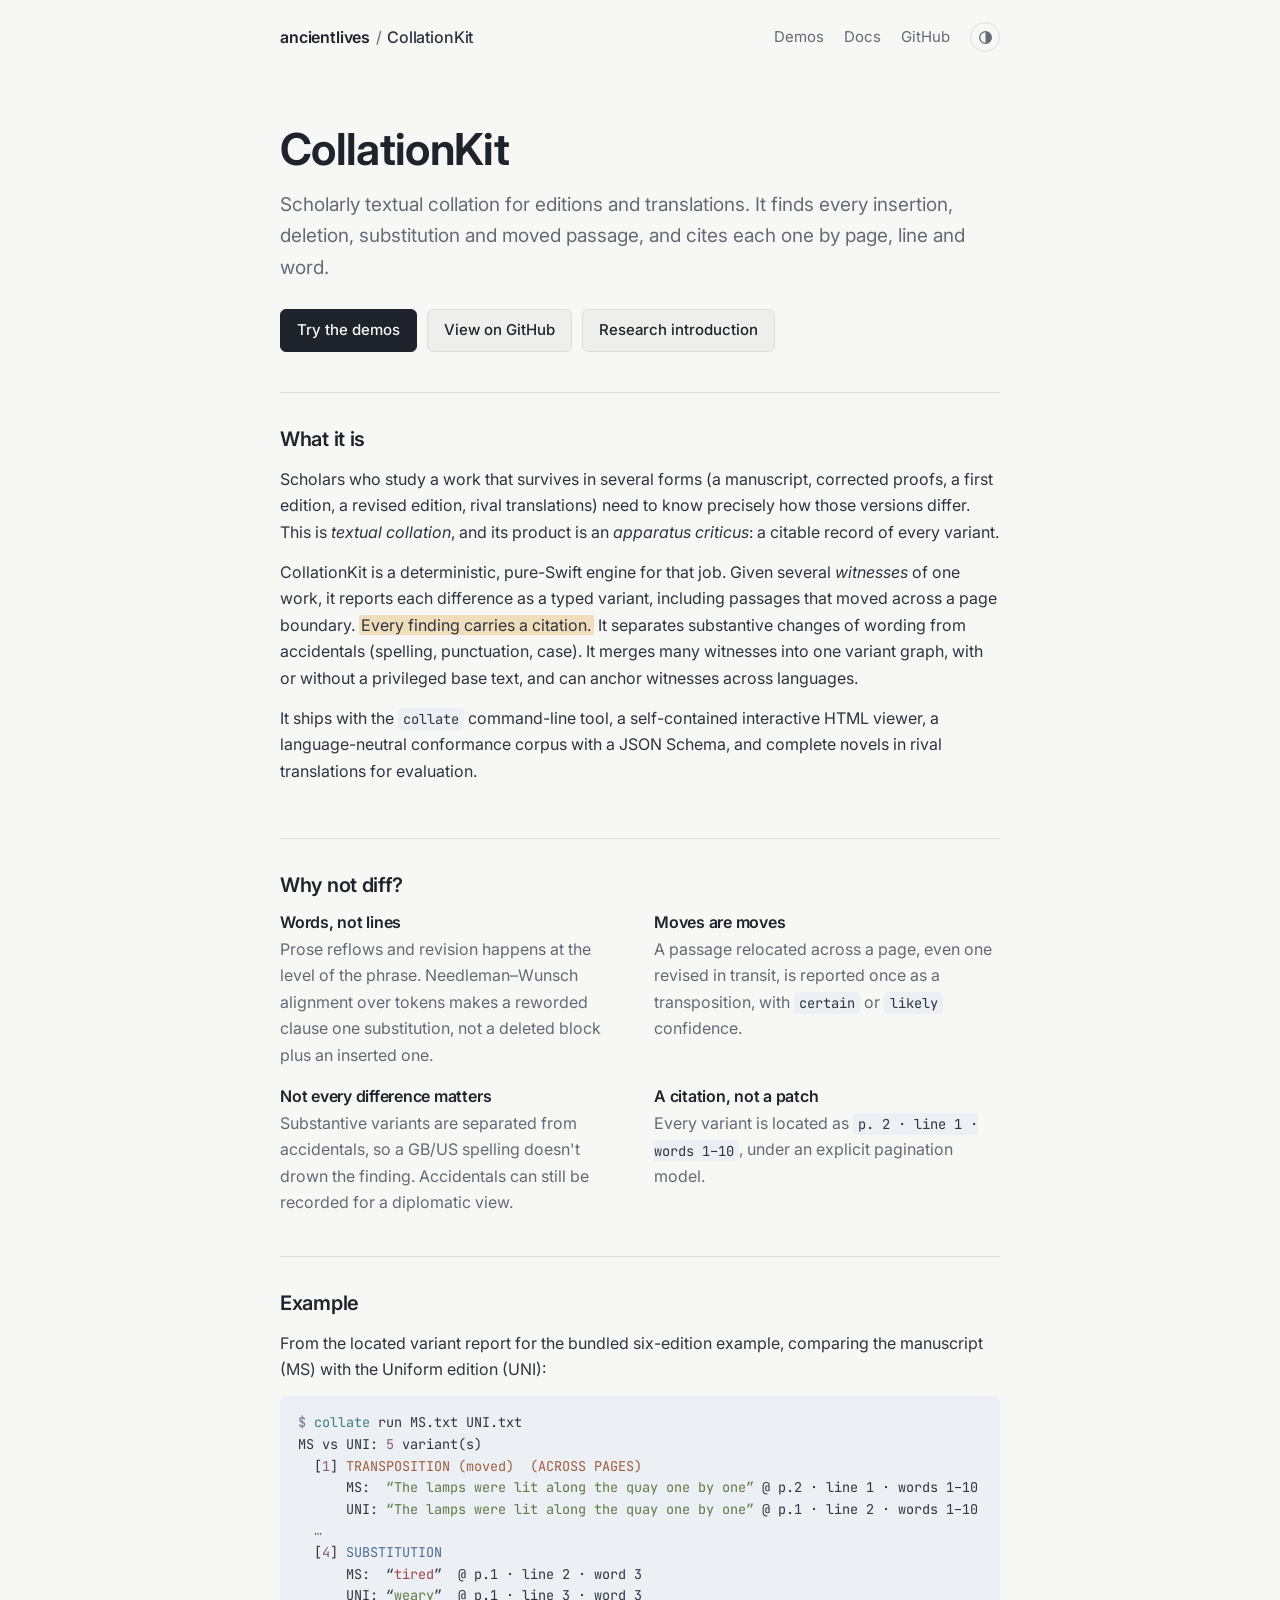
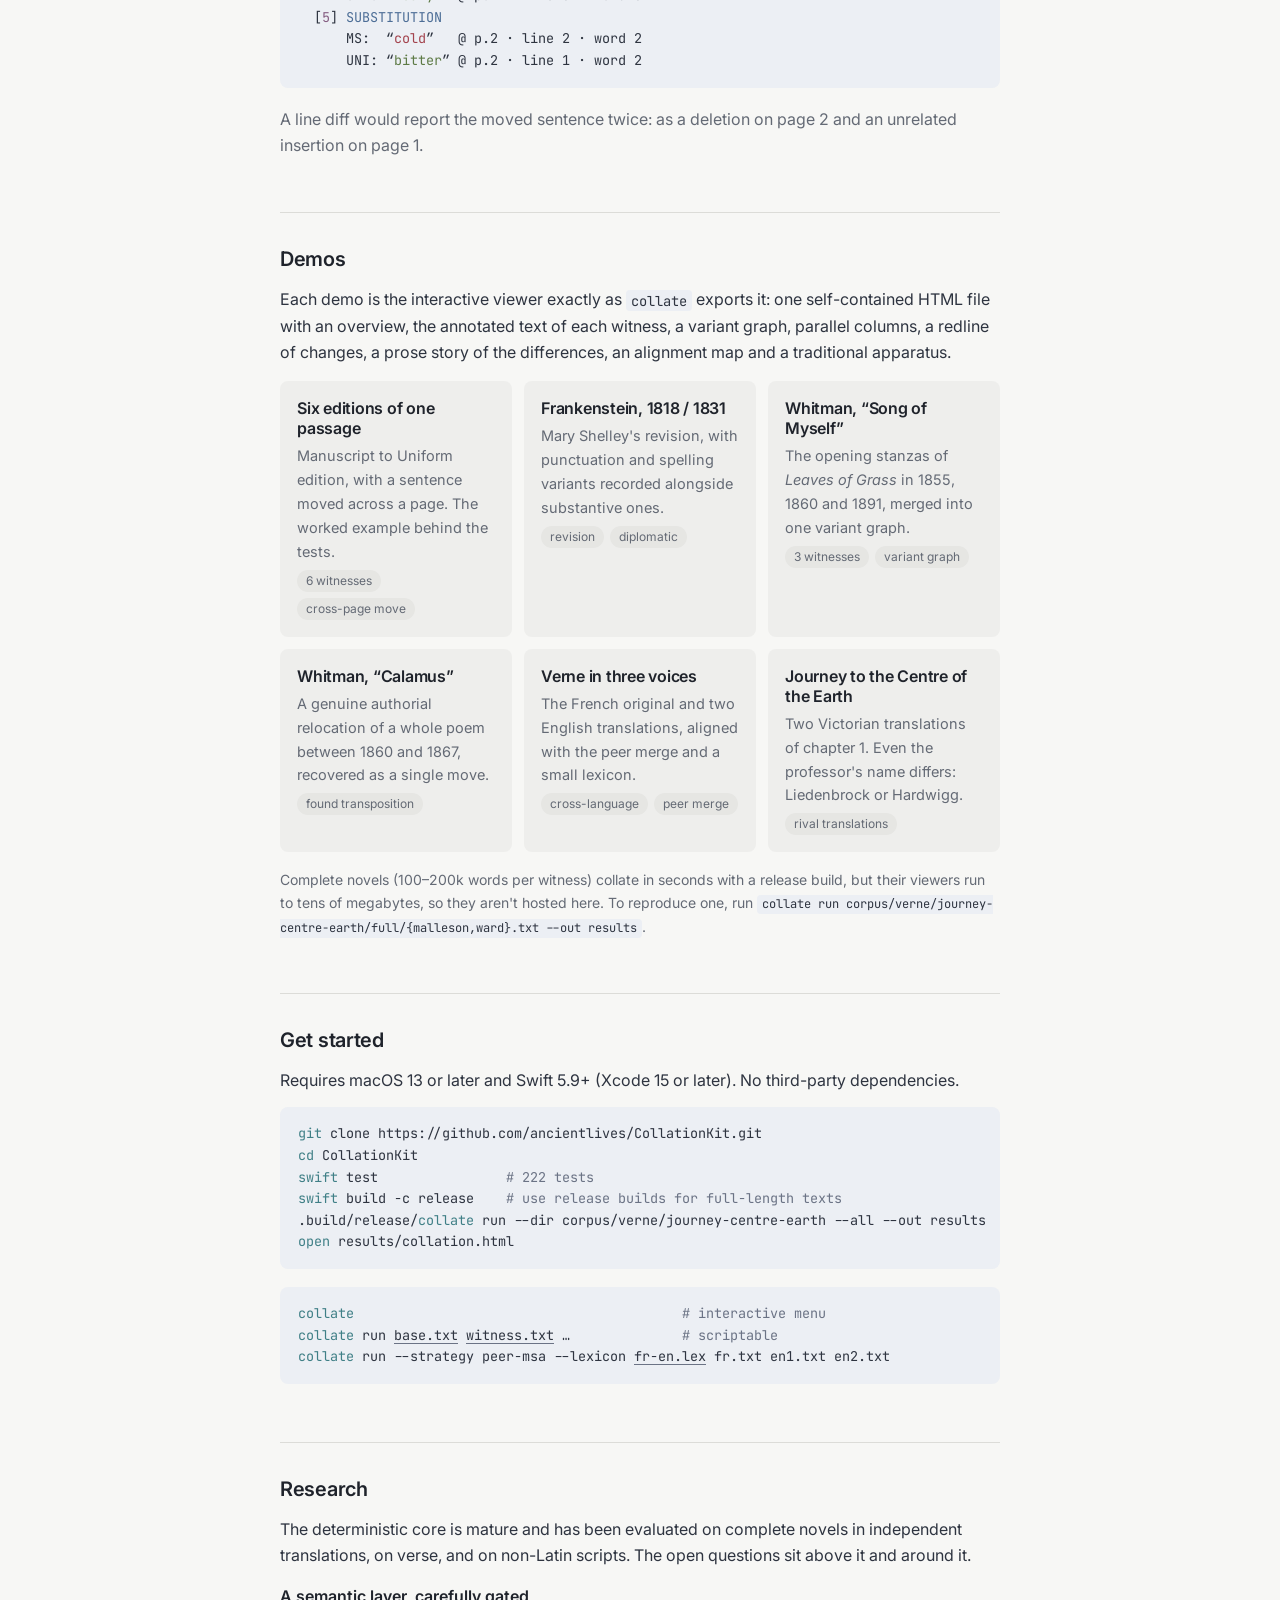
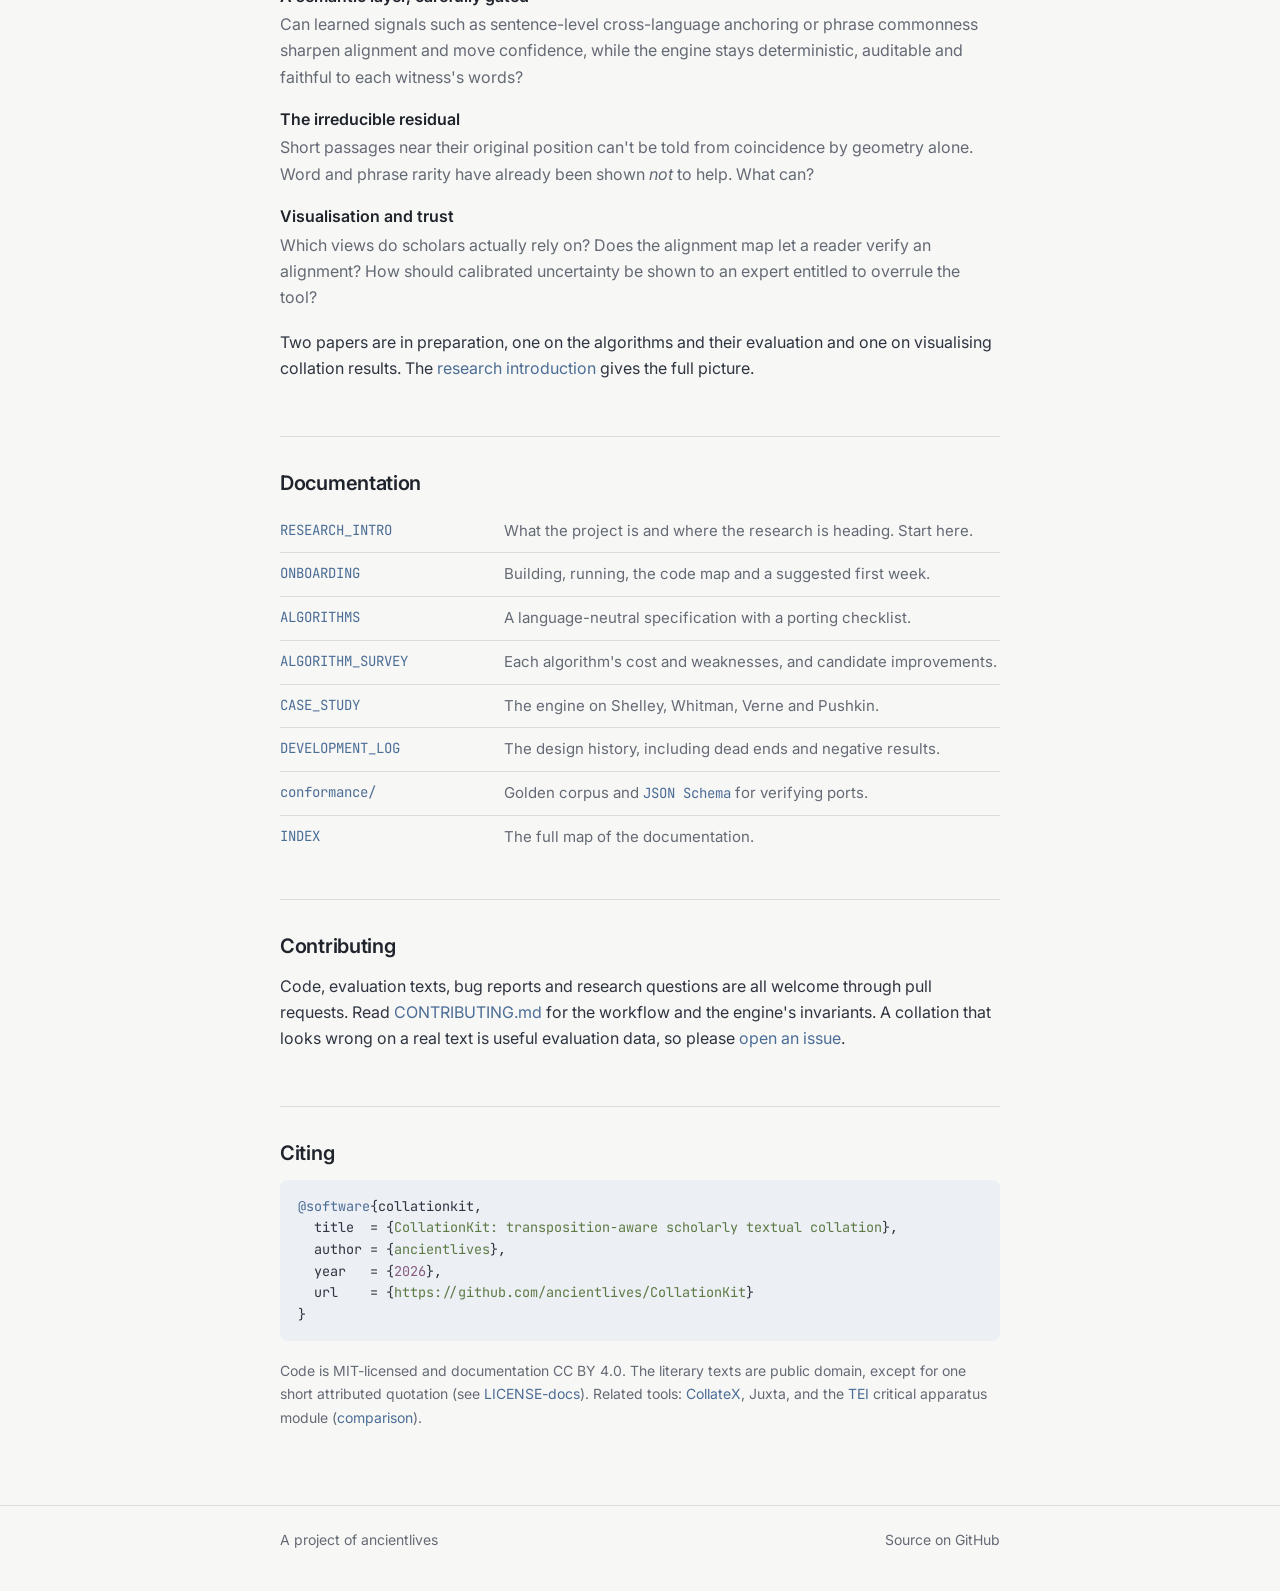
==== commit ed21d50e: "Minimalist site redesign: off-white / charcoal themes with Nord accents Replaces the terminal-style " ====
--- a/site/index.html
+++ b/site/index.html
@@ -9,287 +9,224 @@
 <meta property="og:description" content="Transposition-aware scholarly textual collation, with citations. Open source, MIT.">
 <meta property="og:type" content="website">
 <meta property="og:url" content="https://ancientlives.github.io/CollationKit/">
-<link rel="icon" href="data:image/svg+xml,%3Csvg xmlns='http://www.w3.org/2000/svg' viewBox='0 0 16 16'%3E%3Crect width='16' height='16' fill='%23000000'/%3E%3Ctext x='1' y='12' font-family='monospace' font-size='11' fill='%23ffffff'%3E%C2%B6_%3C/text%3E%3C/svg%3E">
+<link rel="icon" href="data:image/svg+xml,%3Csvg xmlns='http://www.w3.org/2000/svg' viewBox='0 0 16 16'%3E%3Crect width='16' height='16' rx='3' fill='%232e3440'/%3E%3Cpath d='M4 5h8M4 8h5M4 11h8' stroke='%2388c0d0' stroke-width='1.6'/%3E%3C/svg%3E">
 <link rel="preconnect" href="https://fonts.googleapis.com">
 <link rel="preconnect" href="https://fonts.gstatic.com" crossorigin>
-<link href="https://fonts.googleapis.com/css2?family=IBM+Plex+Mono:ital,wght@0,400;0,600;1,400&display=swap" rel="stylesheet">
-<link rel="stylesheet" href="assets/retro.css">
+<link href="https://fonts.googleapis.com/css2?family=Inter:wght@400;500;600;650&family=JetBrains+Mono:wght@400;500&display=swap" rel="stylesheet">
+<link rel="stylesheet" href="assets/site.css">
 <script>
   try { var t = localStorage.getItem("al-theme"); if (t === "light" || t === "dark") document.documentElement.dataset.theme = t; } catch (e) {}
 </script>
 </head>
 <body>
 
-<header class="topbar">
+<header class="site-header">
   <div class="wrap">
-    <div class="crumb">
-      <a href="https://ancientlives.github.io/"><span class="host">ancientlives</span></a><span class="sep">:</span><a href="https://ancientlives.github.io/#projects">~/projects</a><span class="sep">/</span><a href="./">CollationKit</a><span class="sep"> $</span> man collationkit
-    </div>
+    <a class="brand" href="https://ancientlives.github.io/">ancientlives<span class="sep">/</span><span class="sub">CollationKit</span></a>
     <nav class="nav" aria-label="Site">
-      <a href="https://ancientlives.github.io/">home</a>
-      <a href="#demos">demos</a>
-      <a href="#documentation">docs</a>
-      <a href="https://github.com/ancientlives/CollationKit">github</a>
-      <button class="theme-toggle" type="button" data-theme-toggle aria-label="Toggle light or dark theme">[theme]</button>
+      <a href="#demos">Demos</a>
+      <a href="#docs">Docs</a>
+      <a href="https://github.com/ancientlives/CollationKit">GitHub</a>
+      <button class="theme-toggle" type="button" data-theme-toggle aria-label="Toggle light or dark theme">
+        <svg viewBox="0 0 16 16" aria-hidden="true"><circle cx="8" cy="8" r="6.2" fill="none" stroke="currentColor" stroke-width="1.4"/><path d="M8 1.8a6.2 6.2 0 0 1 0 12.4z" fill="currentColor"/></svg>
+      </button>
     </nav>
   </div>
 </header>
 
 <main class="wrap">
 
-  <div class="manhead" aria-hidden="true">
-    <span>COLLATIONKIT(1)</span><span class="mid">Research Tools Manual</span><span>COLLATIONKIT(1)</span>
+  <div class="hero">
+    <h1>CollationKit</h1>
+    <p class="lede">Scholarly textual collation for editions and translations. It finds every insertion, deletion,
+    substitution and moved passage, and cites each one by page, line and word.</p>
+    <div class="actions">
+      <a class="btn primary" href="#demos">Try the demos</a>
+      <a class="btn" href="https://github.com/ancientlives/CollationKit">View on GitHub</a>
+      <a class="btn" href="https://github.com/ancientlives/CollationKit/blob/main/docs/RESEARCH_INTRO.md">Research introduction</a>
+    </div>
   </div>
 
-  <section class="sect" aria-labelledby="name">
-    <h2 id="name">Name</h2>
-    <div class="body">
-      <p class="display cursor">CollationKit</p>
-      <p><strong>collationkit</strong> — transposition-aware scholarly textual collation, with citations.</p>
+  <section aria-labelledby="about">
+    <h2 id="about">What it is</h2>
+    <p>Scholars who study a work that survives in several forms (a manuscript, corrected proofs, a first edition,
+    a revised edition, rival translations) need to know precisely how those versions differ. This is
+    <em>textual collation</em>, and its product is an <em>apparatus criticus</em>: a citable record of every
+    variant.</p>
+    <p>CollationKit is a deterministic, pure-Swift engine for that job. Given several <em>witnesses</em> of one work,
+    it reports each difference as a typed variant, including passages that moved across a page boundary.
+    <mark>Every finding carries a citation.</mark> It separates substantive changes of wording from accidentals
+    (spelling, punctuation, case). It merges many witnesses into one variant graph, with or without a privileged
+    base text, and can anchor witnesses across languages.</p>
+    <p>It ships with the <code>collate</code> command-line tool, a self-contained interactive HTML viewer, a
+    language-neutral conformance corpus with a JSON Schema, and complete novels in rival translations for
+    evaluation.</p>
+  </section>
+
+  <section aria-labelledby="why">
+    <h2 id="why">Why not diff?</h2>
+    <div class="features">
+      <div>
+        <h3>Words, not lines</h3>
+        <p>Prose reflows and revision happens at the level of the phrase. Needleman–Wunsch alignment over tokens
+        makes a reworded clause one substitution, not a deleted block plus an inserted one.</p>
+      </div>
+      <div>
+        <h3>Moves are moves</h3>
+        <p>A passage relocated across a page, even one revised in transit, is reported once as a transposition,
+        with <code>certain</code> or <code>likely</code> confidence.</p>
+      </div>
+      <div>
+        <h3>Not every difference matters</h3>
+        <p>Substantive variants are separated from accidentals, so a GB/US spelling doesn't drown the finding.
+        Accidentals can still be recorded for a diplomatic view.</p>
+      </div>
+      <div>
+        <h3>A citation, not a patch</h3>
+        <p>Every variant is located as <code>p. 2 · line 1 · words 1–10</code>, under an explicit pagination
+        model.</p>
+      </div>
     </div>
   </section>
 
-  <section class="sect" aria-labelledby="synopsis">
-    <h2 id="synopsis">Synopsis</h2>
-    <div class="body">
-<pre><span class="k">collate</span>                                       <span class="c"># interactive menu</span>
-<span class="k">collate run</span> [options] <u>base</u> <u>witness</u> …           <span class="c"># scriptable</span>
-<span class="k">collate run</span> --dir <u>folder</u> --all --out <u>results</u>   <span class="c"># + collation.html viewer</span>
-<span class="k">collate run</span> --strategy peer-msa --lexicon <u>fr-en.lex</u> fr.txt en1.txt en2.txt</pre>
-    </div>
-  </section>
-
-  <section class="sect" aria-labelledby="description">
-    <h2 id="description">Description</h2>
-    <div class="body">
-      <p>Scholars who study a work that survives in several forms (a manuscript, corrected proofs, a first
-      edition, a revised edition, rival translations) need to know precisely how those versions differ. This is
-      <em>textual collation</em>, and its product is an <em>apparatus criticus</em>: a citable record of every
-      variant, located by page, line and word.</p>
-      <p><strong>CollationKit</strong> is a deterministic, pure-Swift engine for that job. Given several
-      <em>witnesses</em> of one work, it reports every <strong>insertion</strong>, <strong>deletion</strong>,
-      <strong>substitution</strong> and <strong>transposition</strong>, including a passage that moved across
-      a page boundary. <mark>Each finding carries a citation.</mark> It separates substantive changes of wording from
-      accidentals (spelling, punctuation, case). It merges many witnesses into one variant graph, with or
-      without a privileged base text, and can anchor witnesses across languages.</p>
-      <p>It ships with the <code>collate</code> command-line tool, a self-contained interactive HTML viewer, a
-      language-neutral conformance corpus with a JSON Schema, and a corpus of complete novels in rival
-      translations for evaluation.</p>
-    </div>
-  </section>
-
-  <section class="sect" aria-labelledby="why">
-    <h2 id="why">Why not diff</h2>
-    <div class="body">
-      <dl class="opts">
-        <dt>Words, not lines</dt>
-        <dd>Prose reflows, and revision happens at the level of the word and phrase. Alignment is
-        Needleman–Wunsch over tokens, so a reworded clause is one substitution rather than a deleted block plus an
-        inserted block.</dd>
-        <dt>Moves are moves</dt>
-        <dd>An anchor and transposition pass recognises a passage that was relocated, even across a page and even
-        when revised in transit, and reports it once, as a move with <code>certain</code> or <code>likely</code>
-        confidence.</dd>
-        <dt>Not every difference matters equally</dt>
-        <dd>Normalisation separates <em>substantive</em> variants from <em>accidentals</em>, so a GB/US spelling
-        change doesn't drown the finding. Accidentals can be recorded on request for a diplomatic view.</dd>
-        <dt>The output is a citation, not a patch</dt>
-        <dd>Every variant is located: <code>p. 2 · line 1 · words 1–10</code>, under an explicit pagination
-        model.</dd>
-      </dl>
-    </div>
-  </section>
-
-  <section class="sect" aria-labelledby="example">
+  <section aria-labelledby="example">
     <h2 id="example">Example</h2>
-    <div class="body">
-      <p>Excerpt from the located variant report for two witnesses of the bundled six-edition example, the
-      manuscript (MS) and the Uniform edition (UNI):</p>
-<pre><span class="c">$ collate run MS.txt UNI.txt</span>
-MS vs UNI: 5 variant(s)
-  [1] <span class="mov">TRANSPOSITION (moved)  (ACROSS PAGES)</span>
-      MS:  “The lamps were lit along the quay one by one” @ p.2 · line 1 · words 1–10
-      UNI: “The lamps were lit along the quay one by one” @ p.1 · line 2 · words 1–10
-  …
-  [4] <span class="k">SUBSTITUTION</span>
+    <p>From the located variant report for the bundled six-edition example, comparing the manuscript (MS) with
+    the Uniform edition (UNI):</p>
+<pre><span class="c">$</span> <span class="f">collate</span> run MS.txt UNI.txt
+MS vs UNI: <span class="n">5</span> variant(s)
+  [<span class="n">1</span>] <span class="mov">TRANSPOSITION (moved)  (ACROSS PAGES)</span>
+      MS:  <span class="s">“The lamps were lit along the quay one by one”</span> @ p.2 · line 1 · words 1–10
+      UNI: <span class="s">“The lamps were lit along the quay one by one”</span> @ p.1 · line 2 · words 1–10
+  <span class="c">…</span>
+  [<span class="n">4</span>] <span class="k">SUBSTITUTION</span>
       MS:  “<span class="del">tired</span>”  @ p.1 · line 2 · word 3
       UNI: “<span class="add">weary</span>”  @ p.1 · line 3 · word 3
-  [5] <span class="k">SUBSTITUTION</span>
+  [<span class="n">5</span>] <span class="k">SUBSTITUTION</span>
       MS:  “<span class="del">cold</span>”   @ p.2 · line 2 · word 2
       UNI: “<span class="add">bitter</span>” @ p.2 · line 1 · word 2</pre>
-      <p>A line diff would <mark>report the moved sentence twice</mark>: as a deletion on page 2 and an unrelated insertion on page 1.</p>
+    <p class="muted">A line diff would report the moved sentence twice: as a deletion on page 2 and an unrelated
+    insertion on page 1.</p>
+  </section>
+
+  <section id="demos" aria-labelledby="demos-h">
+    <h2 id="demos-h">Demos</h2>
+    <p>Each demo is the interactive viewer exactly as <code>collate</code> exports it: one self-contained HTML file
+    with an overview, the annotated text of each witness, a variant graph, parallel columns, a redline of changes,
+    a prose story of the differences, an alignment map and a traditional apparatus.</p>
+    <div class="cards">
+      <a class="card" href="demos/six-editions.html">
+        <h3>Six editions of one passage</h3>
+        <p>Manuscript to Uniform edition, with a sentence moved across a page. The worked example behind the tests.</p>
+        <div class="tags"><span class="tag">6 witnesses</span><span class="tag">cross-page move</span></div>
+      </a>
+      <a class="card" href="demos/frankenstein.html">
+        <h3>Frankenstein, 1818 / 1831</h3>
+        <p>Mary Shelley's revision, with punctuation and spelling variants recorded alongside substantive ones.</p>
+        <div class="tags"><span class="tag">revision</span><span class="tag">diplomatic</span></div>
+      </a>
+      <a class="card" href="demos/whitman-three-editions.html">
+        <h3>Whitman, “Song of Myself”</h3>
+        <p>The opening stanzas of <em>Leaves of Grass</em> in 1855, 1860 and 1891, merged into one variant graph.</p>
+        <div class="tags"><span class="tag">3 witnesses</span><span class="tag">variant graph</span></div>
+      </a>
+      <a class="card" href="demos/whitman-calamus.html">
+        <h3>Whitman, “Calamus”</h3>
+        <p>A genuine authorial relocation of a whole poem between 1860 and 1867, recovered as a single move.</p>
+        <div class="tags"><span class="tag">found transposition</span></div>
+      </a>
+      <a class="card" href="demos/verne-trilingual.html">
+        <h3>Verne in three voices</h3>
+        <p>The French original and two English translations, aligned with the peer merge and a small lexicon.</p>
+        <div class="tags"><span class="tag">cross-language</span><span class="tag">peer merge</span></div>
+      </a>
+      <a class="card" href="demos/verne-journey-ch1.html">
+        <h3>Journey to the Centre of the Earth</h3>
+        <p>Two Victorian translations of chapter 1. Even the professor's name differs: Liedenbrock or Hardwigg.</p>
+        <div class="tags"><span class="tag">rival translations</span></div>
+      </a>
     </div>
-  </section>
-
-  <section class="sect" id="demos" aria-labelledby="demos-h">
-    <h2 id="demos-h">Demos</h2>
-    <div class="body">
-      <p>Each link opens the interactive viewer exactly as <code>collate</code> exports it: one self-contained HTML
-      file with an overview dashboard, the annotated text of each witness, a variant graph, parallel columns, a
-      redline of changes, a prose story of the differences, an alignment map, and a traditional apparatus.</p>
-      <div class="cards">
-        <article class="card">
-          <h3>Six editions of one passage</h3>
-          <div class="meta"><span class="tag">6 witnesses</span><span class="tag">cross-page move</span></div>
-          <p>Manuscript → typescript → proofs → GB and US first editions → Uniform edition. The worked example
-          behind the test suite.</p>
-          <a class="go" href="demos/six-editions.html">open viewer →</a>
-        </article>
-        <article class="card">
-          <h3>Frankenstein, 1818 vs 1831</h3>
-          <div class="meta"><span class="tag">authorial revision</span><span class="tag">diplomatic</span></div>
-          <p>Mary Shelley's revision, with punctuation and spelling variants recorded alongside substantive
-          ones.</p>
-          <a class="go" href="demos/frankenstein.html">open viewer →</a>
-        </article>
-        <article class="card">
-          <h3>Whitman, “Song of Myself”</h3>
-          <div class="meta"><span class="tag">1855 · 1860 · 1891</span><span class="tag">variant graph</span></div>
-          <p>The opening stanzas across three editions of <em>Leaves of Grass</em>, merged into one graph.</p>
-          <a class="go" href="demos/whitman-three-editions.html">open viewer →</a>
-        </article>
-        <article class="card">
-          <h3>Whitman, the “Calamus” cluster</h3>
-          <div class="meta"><span class="tag">1860 vs 1867</span><span class="tag">found transposition</span></div>
-          <p>A genuine authorial relocation of a whole poem within the cluster, recovered as a single move.</p>
-          <a class="go" href="demos/whitman-calamus.html">open viewer →</a>
-        </article>
-        <article class="card">
-          <h3>Verne in three voices</h3>
-          <div class="meta"><span class="tag">French + 2 English</span><span class="tag">cross-language</span></div>
-          <p>The French original of <em>Vingt mille lieues sous les mers</em> and two English translations, aligned
-          with the peer merge and a small translation lexicon.</p>
-          <a class="go" href="demos/verne-trilingual.html">open viewer →</a>
-        </article>
-        <article class="card">
-          <h3>Journey to the Centre of the Earth, ch. 1</h3>
-          <div class="meta"><span class="tag">rival translations</span><span class="tag">heavy rewording</span></div>
-          <p>Two Victorian translations that share meaning but little sentence-level wording. Even the professor's
-          name differs: Liedenbrock in one, Hardwigg in the other.</p>
-          <a class="go" href="demos/verne-journey-ch1.html">open viewer →</a>
-        </article>
-      </div>
-      <p class="dim">The engine also collates complete novels (about 100–200k words per witness) in seconds with a
-      release build. Those viewers run to tens of megabytes, so they aren't hosted here. Reproduce one with
-      <code>collate run corpus/verne/journey-centre-earth/full/{malleson,ward}.txt --out results</code>.</p>
-    </div>
-  </section>
-
-  <section class="sect" aria-labelledby="install">
-    <h2 id="install">Installation</h2>
-    <div class="body">
-      <p>Requires macOS 13 or later and Swift 5.9+ (Xcode 15 or later). No third-party dependencies.</p>
-<pre>git clone https://github.com/ancientlives/CollationKit.git
-cd CollationKit
-swift test                    <span class="c"># 222 tests</span>
-swift build -c release        <span class="c"># use release builds for full-length texts</span>
-.build/release/collate run --dir corpus/verne/journey-centre-earth --all --out results
-open results/collation.html</pre>
-    </div>
-  </section>
-
-  <section class="sect" aria-labelledby="research">
+    <p class="muted small">Complete novels (100–200k words per witness) collate in seconds with a release build, but
+    their viewers run to tens of megabytes, so they aren't hosted here. To reproduce one, run
+    <code>collate run corpus/verne/journey-centre-earth/full/{malleson,ward}.txt --out results</code>.</p>
+  </section>
+
+  <section aria-labelledby="start">
+    <h2 id="start">Get started</h2>
+    <p>Requires macOS 13 or later and Swift 5.9+ (Xcode 15 or later). No third-party dependencies.</p>
+<pre><span class="f">git</span> clone https://github.com/ancientlives/CollationKit.git
+<span class="f">cd</span> CollationKit
+<span class="f">swift</span> test                <span class="c"># 222 tests</span>
+<span class="f">swift</span> build -c release    <span class="c"># use release builds for full-length texts</span>
+.build/release/<span class="f">collate</span> run --dir corpus/verne/journey-centre-earth --all --out results
+<span class="f">open</span> results/collation.html</pre>
+<pre><span class="f">collate</span>                                         <span class="c"># interactive menu</span>
+<span class="f">collate</span> run <u>base.txt</u> <u>witness.txt</u> …              <span class="c"># scriptable</span>
+<span class="f">collate</span> run --strategy peer-msa --lexicon <u>fr-en.lex</u> fr.txt en1.txt en2.txt</pre>
+  </section>
+
+  <section aria-labelledby="research">
     <h2 id="research">Research</h2>
-    <div class="body">
-      <p>The deterministic core is mature and evaluated on complete novels in independent translations, on verse,
-      and on non-Latin scripts. The open questions are above it and around it:</p>
-      <dl class="opts">
-        <dt>A semantic layer, carefully gated</dt>
-        <dd>Can learned signals such as sentence-level cross-language anchoring or corpus-wide phrase commonness
-        sharpen alignment and move confidence, while keeping the engine deterministic, auditable and faithful to
-        each witness's own words?</dd>
-        <dt>The irreducible residual</dt>
-        <dd>Short passages that sit near their original position can't be told from coincidence by geometry alone.
-        Word and phrase rarity have already been shown <em>not</em> to help (<mark>a documented negative result</mark>). What
-        can?</dd>
-        <dt>Visualisation and trust</dt>
-        <dd>The viewer's design is argued from principles but hasn't been evaluated with users. Which views do
-        scholars rely on? Does the alignment map let a reader verify an alignment? How should calibrated
-        uncertainty be shown to an expert who is entitled to overrule the tool?</dd>
-      </dl>
-      <p>Read the <a href="https://github.com/ancientlives/CollationKit/blob/main/docs/RESEARCH_INTRO.md">research
-      introduction</a> for the full picture. Two papers are in preparation, one on the collation algorithms and
-      their evaluation and one on visualising collation results.</p>
-    </div>
-  </section>
-
-  <section class="sect" id="documentation" aria-labelledby="docs-h">
+    <p>The deterministic core is mature and has been evaluated on complete novels in independent translations,
+    on verse, and on non-Latin scripts. The open questions sit above it and around it.</p>
+    <dl class="defs">
+      <dt>A semantic layer, carefully gated</dt>
+      <dd>Can learned signals such as sentence-level cross-language anchoring or phrase commonness sharpen alignment
+      and move confidence, while the engine stays deterministic, auditable and faithful to each witness's words?</dd>
+      <dt>The irreducible residual</dt>
+      <dd>Short passages near their original position can't be told from coincidence by geometry alone. Word and
+      phrase rarity have already been shown <em>not</em> to help. What can?</dd>
+      <dt>Visualisation and trust</dt>
+      <dd>Which views do scholars actually rely on? Does the alignment map let a reader verify an alignment? How
+      should calibrated uncertainty be shown to an expert entitled to overrule the tool?</dd>
+    </dl>
+    <p style="margin-top:18px">Two papers are in preparation, one on the algorithms and their evaluation and one on
+    visualising collation results. The <a href="https://github.com/ancientlives/CollationKit/blob/main/docs/RESEARCH_INTRO.md">research
+    introduction</a> gives the full picture.</p>
+  </section>
+
+  <section id="docs" aria-labelledby="docs-h">
     <h2 id="docs-h">Documentation</h2>
-    <div class="body">
-      <dl class="opts">
-        <dt><a href="https://github.com/ancientlives/CollationKit/blob/main/docs/RESEARCH_INTRO.md">RESEARCH_INTRO.md</a></dt>
-        <dd>What the project is, what it has achieved, and where the research is heading. Start here.</dd>
-        <dt><a href="https://github.com/ancientlives/CollationKit/blob/main/docs/ONBOARDING.md">ONBOARDING.md</a></dt>
-        <dd>Building and running it, the code map, the working culture, and a suggested first week.</dd>
-        <dt><a href="https://github.com/ancientlives/CollationKit/blob/main/docs/reference/ALGORITHMS.md">ALGORITHMS.md</a></dt>
-        <dd>A language-neutral specification with pseudocode, invariants, determinism rules and a porting checklist.</dd>
-        <dt><a href="https://github.com/ancientlives/CollationKit/blob/main/docs/reference/ALGORITHM_SURVEY.md">ALGORITHM_SURVEY.md</a></dt>
-        <dd>Every algorithm's role, cost and weaknesses, and a ranked catalogue of candidate improvements.</dd>
-        <dt><a href="https://github.com/ancientlives/CollationKit/blob/main/docs/development/CASE_STUDY.md">CASE_STUDY.md</a></dt>
-        <dd>The engine on real editions: Shelley, Whitman, Verne and Pushkin.</dd>
-        <dt><a href="https://github.com/ancientlives/CollationKit/blob/main/docs/development/DEVELOPMENT_LOG.md">DEVELOPMENT_LOG.md</a></dt>
-        <dd>The dated design history, including dead ends and negative results.</dd>
-        <dt><a href="https://github.com/ancientlives/CollationKit/tree/main/docs/conformance">conformance/</a></dt>
-        <dd>The golden corpus and <a href="schema/collation.schema.json">JSON Schema</a>: how a port in another language
-        proves it agrees.</dd>
-        <dt><a href="https://github.com/ancientlives/CollationKit/blob/main/docs/INDEX.md">INDEX.md</a></dt>
-        <dd>The full map of the documentation.</dd>
-      </dl>
-    </div>
-  </section>
-
-  <section class="sect" aria-labelledby="contributing">
-    <h2 id="contributing">Contributing</h2>
-    <div class="body">
-      <p>Contributions of code, evaluation texts, bug reports and research questions are welcome through pull
-      requests. Read <a href="https://github.com/ancientlives/CollationKit/blob/main/CONTRIBUTING.md">CONTRIBUTING.md</a>
-      for the workflow and the engine's invariants: purity, determinism, and never hand-editing a golden. A
-      collation that looks wrong on a real text is useful evaluation data, so please
-      <a href="https://github.com/ancientlives/CollationKit/issues/new/choose">open an issue</a>.</p>
-    </div>
-  </section>
-
-  <section class="sect" aria-labelledby="citing">
-    <h2 id="citing">Citing</h2>
-    <div class="body">
-<pre>@software{collationkit,
-  title  = {CollationKit: transposition-aware scholarly textual collation},
-  author = {ancientlives},
-  year   = {2026},
-  url    = {https://github.com/ancientlives/CollationKit}
+    <ul class="links">
+      <li><a href="https://github.com/ancientlives/CollationKit/blob/main/docs/RESEARCH_INTRO.md">RESEARCH_INTRO</a><span>What the project is and where the research is heading. Start here.</span></li>
+      <li><a href="https://github.com/ancientlives/CollationKit/blob/main/docs/ONBOARDING.md">ONBOARDING</a><span>Building, running, the code map and a suggested first week.</span></li>
+      <li><a href="https://github.com/ancientlives/CollationKit/blob/main/docs/reference/ALGORITHMS.md">ALGORITHMS</a><span>A language-neutral specification with a porting checklist.</span></li>
+      <li><a href="https://github.com/ancientlives/CollationKit/blob/main/docs/reference/ALGORITHM_SURVEY.md">ALGORITHM_SURVEY</a><span>Each algorithm's cost and weaknesses, and candidate improvements.</span></li>
+      <li><a href="https://github.com/ancientlives/CollationKit/blob/main/docs/development/CASE_STUDY.md">CASE_STUDY</a><span>The engine on Shelley, Whitman, Verne and Pushkin.</span></li>
+      <li><a href="https://github.com/ancientlives/CollationKit/blob/main/docs/development/DEVELOPMENT_LOG.md">DEVELOPMENT_LOG</a><span>The design history, including dead ends and negative results.</span></li>
+      <li><a href="https://github.com/ancientlives/CollationKit/tree/main/docs/conformance">conformance/</a><span>Golden corpus and <a href="schema/collation.schema.json">JSON Schema</a> for verifying ports.</span></li>
+      <li><a href="https://github.com/ancientlives/CollationKit/blob/main/docs/INDEX.md">INDEX</a><span>The full map of the documentation.</span></li>
+    </ul>
+  </section>
+
+  <section aria-labelledby="contrib">
+    <h2 id="contrib">Contributing</h2>
+    <p>Code, evaluation texts, bug reports and research questions are all welcome through pull requests. Read
+    <a href="https://github.com/ancientlives/CollationKit/blob/main/CONTRIBUTING.md">CONTRIBUTING.md</a> for the workflow
+    and the engine's invariants. A collation that looks wrong on a real text is useful evaluation data, so please
+    <a href="https://github.com/ancientlives/CollationKit/issues/new/choose">open an issue</a>.</p>
+  </section>
+
+  <section aria-labelledby="cite">
+    <h2 id="cite">Citing</h2>
+<pre><span class="k">@software</span>{collationkit,
+  title  = {<span class="s">CollationKit: transposition-aware scholarly textual collation</span>},
+  author = {<span class="s">ancientlives</span>},
+  year   = {<span class="n">2026</span>},
+  url    = {<span class="s">https://github.com/ancientlives/CollationKit</span>}
 }</pre>
-      <p class="dim">GitHub's “Cite this repository” button produces APA and BibTeX from
-      <code>CITATION.cff</code>.</p>
-    </div>
-  </section>
-
-  <section class="sect" aria-labelledby="license">
-    <h2 id="license">License</h2>
-    <div class="body">
-      <p>Code: <a href="https://github.com/ancientlives/CollationKit/blob/main/LICENSE">MIT</a>. Documentation:
-      <a href="https://github.com/ancientlives/CollationKit/blob/main/LICENSE-docs.md">CC BY 4.0</a>. Literary texts in
-      the corpora are in the public domain.</p>
-    </div>
-  </section>
-
-  <section class="sect" aria-labelledby="seealso">
-    <h2 id="seealso">See also</h2>
-    <div class="body">
-      <p><a href="https://collatex.net/">CollateX</a>, Juxta,
-      and the <a href="https://tei-c.org/">TEI</a> critical apparatus module. How CollationKit relates to them is set out in
-      <a href="https://github.com/ancientlives/CollationKit/blob/main/docs/reference/COMPARISON.md">COMPARISON.md</a>.</p>
-    </div>
-  </section>
-
-  <div class="manfoot" aria-hidden="true">
-    <span>CollationKit 0.1.0</span><span>2026-09-25</span><span>COLLATIONKIT(1)</span>
-  </div>
+    <p class="muted small">Code is MIT-licensed and documentation CC BY 4.0. The literary texts are public domain,
+    except for one short attributed quotation (see <a href="https://github.com/ancientlives/CollationKit/blob/main/LICENSE-docs.md">LICENSE-docs</a>).
+    Related tools: <a href="https://collatex.net/">CollateX</a>, Juxta, and the <a href="https://tei-c.org/">TEI</a>
+    critical apparatus module (<a href="https://github.com/ancientlives/CollationKit/blob/main/docs/reference/COMPARISON.md">comparison</a>).</p>
+  </section>
+
 </main>
 
-<footer class="site">
+<footer class="site-footer">
   <div class="wrap">
-    A project of <a href="https://ancientlives.github.io/">ancientlives</a> ·
-    <a href="https://github.com/ancientlives/CollationKit">source on GitHub</a>
+    <span>A project of <a href="https://ancientlives.github.io/">ancientlives</a></span>
+    <a href="https://github.com/ancientlives/CollationKit">Source on GitHub</a>
   </div>
 </footer>
 
@@ -299,8 +236,8 @@
     if (!btn) return;
     btn.addEventListener("click", function () {
       var root = document.documentElement;
-      var cur = root.dataset.theme || (matchMedia("(prefers-color-scheme: light)").matches ? "light" : "dark");
-      var next = cur === "light" ? "dark" : "light";
+      var cur = root.dataset.theme || (matchMedia("(prefers-color-scheme: dark)").matches ? "dark" : "light");
+      var next = cur === "dark" ? "light" : "dark";
       root.dataset.theme = next;
       try { localStorage.setItem("al-theme", next); } catch (e) {}
     });
--- a/site/assets/site.css
+++ b/site/assets/site.css
@@ -0,0 +1,210 @@
+/* site.css — the shared theme for ancientlives.github.io and its project sub-sites.
+   Minimal: off-white / light grey in light mode, charcoal grey in dark mode. Colour comes from the Nord
+   palette and is reserved for links, code, snippets, diff readings and highlights.
+   Keep the copies in both repositories in sync. */
+
+:root {
+  /* neutrals */
+  --bg: #f7f7f5;
+  --surface: #eeeeec;
+  --surface-2: #e6e6e3;
+  --border: #dcdcd8;
+  --text: #2e3440;          /* nord0 */
+  --text-strong: #1f232b;
+  --muted: #646a75;
+  --sel: #d8dee9;           /* nord4 */
+
+  /* Nord accents, deepened where needed for contrast on a light background */
+  --link: #4c6d96;          /* nord10, darker */
+  --frost: #3f7f86;         /* nord7/8, darker */
+  --blue: #4c6d96;
+  --green: #5d7a45;         /* nord14, darker */
+  --red: #a3434d;           /* nord11, darker */
+  --orange: #a15d3c;        /* nord12, darker */
+  --purple: #845c80;        /* nord15, darker */
+  --mark: rgba(235, 203, 139, .55);   /* nord13 */
+  --code-bg: #eceff4;       /* nord6 */
+  --code-text: #2e3440;
+  --code-muted: #6b7385;
+
+  --sans: "Inter", ui-sans-serif, system-ui, -apple-system, "Segoe UI", Roboto, sans-serif;
+  --mono: "JetBrains Mono", ui-monospace, SFMono-Regular, Menlo, Consolas, monospace;
+  color-scheme: light;
+}
+
+@media (prefers-color-scheme: dark) {
+  :root:not([data-theme="light"]) {
+    --bg: #242629;
+    --surface: #2c2e32;
+    --surface-2: #33363b;
+    --border: #3b3e44;
+    --text: #d8dee9;        /* nord4 */
+    --text-strong: #eceff4; /* nord6 */
+    --muted: #9aa1ad;
+    --sel: #434c5e;         /* nord2 */
+    --link: #88c0d0;        /* nord8 */
+    --frost: #8fbcbb;       /* nord7 */
+    --blue: #81a1c1;        /* nord9 */
+    --green: #a3be8c;       /* nord14 */
+    --red: #bf616a;         /* nord11 */
+    --orange: #d08770;      /* nord12 */
+    --purple: #b48ead;      /* nord15 */
+    --mark: rgba(235, 203, 139, .28);
+    --code-bg: #1e2023;
+    --code-text: #d8dee9;
+    --code-muted: #7b8394;
+    color-scheme: dark;
+  }
+}
+:root[data-theme="dark"] {
+  --bg: #242629;
+  --surface: #2c2e32;
+  --surface-2: #33363b;
+  --border: #3b3e44;
+  --text: #d8dee9;
+  --text-strong: #eceff4;
+  --muted: #9aa1ad;
+  --sel: #434c5e;
+  --link: #88c0d0;
+  --frost: #8fbcbb;
+  --blue: #81a1c1;
+  --green: #a3be8c;
+  --red: #bf616a;
+  --orange: #d08770;
+  --purple: #b48ead;
+  --mark: rgba(235, 203, 139, .28);
+  --code-bg: #1e2023;
+  --code-text: #d8dee9;
+  --code-muted: #7b8394;
+  color-scheme: dark;
+}
+
+*, *::before, *::after { box-sizing: border-box; }
+html { -webkit-text-size-adjust: 100%; }
+
+body {
+  margin: 0;
+  background: var(--bg);
+  color: var(--text);
+  font: 16px/1.65 var(--sans);
+  -webkit-font-smoothing: antialiased;
+}
+
+::selection { background: var(--sel); }
+
+a { color: var(--link); text-decoration: none; }
+a:hover { text-decoration: underline; text-underline-offset: 3px; }
+:focus-visible { outline: 2px solid var(--link); outline-offset: 3px; border-radius: 2px; }
+
+mark { background: var(--mark); color: inherit; padding: 0 .15em; border-radius: 2px; }
+strong { color: var(--text-strong); font-weight: 600; }
+
+.wrap { max-width: 760px; margin: 0 auto; padding: 0 20px; }
+
+/* ── header ─────────────────────────────────────────────────────────────── */
+.site-header .wrap {
+  display: flex; align-items: center; justify-content: space-between; gap: 12px 20px; flex-wrap: wrap;
+  padding-top: 22px; padding-bottom: 22px;
+}
+.brand { color: var(--text-strong); font-weight: 600; letter-spacing: -.01em; }
+.brand:hover { text-decoration: none; }
+.brand .sep { color: var(--muted); font-weight: 400; margin: 0 .35em; }
+.brand .sub { color: var(--text); font-weight: 500; }
+.nav { display: flex; align-items: center; gap: 4px 20px; flex-wrap: wrap; font-size: 15px; }
+.nav a { color: var(--muted); }
+.nav a:hover { color: var(--text-strong); text-decoration: none; }
+.theme-toggle {
+  display: inline-grid; place-items: center; width: 30px; height: 30px; padding: 0; cursor: pointer;
+  color: var(--muted); background: none; border: 1px solid var(--border); border-radius: 50%;
+}
+.theme-toggle:hover { color: var(--text-strong); border-color: var(--muted); }
+.theme-toggle svg { width: 15px; height: 15px; }
+
+/* ── type ───────────────────────────────────────────────────────────────── */
+h1, h2, h3 { color: var(--text-strong); line-height: 1.25; letter-spacing: -.015em; }
+h1 { font-size: clamp(32px, 5.5vw, 44px); font-weight: 650; margin: 0 0 12px; }
+h2 { font-size: 20px; font-weight: 600; margin: 0 0 14px; }
+h3 { font-size: 16px; font-weight: 600; margin: 0 0 4px; }
+p { margin: 0 0 14px; }
+.lede { font-size: 19px; color: var(--muted); max-width: 40em; margin-bottom: 26px; }
+.muted { color: var(--muted); }
+.small { font-size: 14px; }
+
+.hero { padding: 48px 0 28px; }
+section { padding: 34px 0 6px; border-top: 1px solid var(--border); margin-top: 34px; }
+.hero + section { margin-top: 12px; }
+
+/* ── buttons ────────────────────────────────────────────────────────────── */
+.actions { display: flex; flex-wrap: wrap; gap: 10px; }
+.btn {
+  display: inline-block; padding: 8px 16px; border-radius: 6px; font-size: 15px; font-weight: 500;
+  border: 1px solid var(--border); color: var(--text-strong); background: var(--surface);
+}
+.btn:hover { text-decoration: none; background: var(--surface-2); }
+.btn.primary { background: var(--text-strong); color: var(--bg); border-color: var(--text-strong); }
+.btn.primary:hover { opacity: .88; background: var(--text-strong); }
+
+/* ── code ───────────────────────────────────────────────────────────────── */
+code, pre, kbd, samp { font-family: var(--mono); font-size: 13.5px; }
+:not(pre) > code {
+  background: var(--code-bg); color: var(--code-text); padding: .12em .38em; border-radius: 4px;
+  font-size: .86em;
+}
+pre {
+  margin: 14px 0 18px; padding: 16px 18px; overflow-x: auto; line-height: 1.6;
+  background: var(--code-bg); color: var(--code-text); border-radius: 8px;
+}
+pre .c { color: var(--code-muted); }   /* comment */
+pre .k { color: var(--blue); }         /* keyword / label */
+pre .f { color: var(--frost); }        /* function / command */
+pre .s { color: var(--green); }        /* string / literal */
+pre .n { color: var(--purple); }       /* number */
+pre .add { color: var(--green); }
+pre .del { color: var(--red); }
+pre .mov { color: var(--orange); }
+pre u { text-decoration-color: var(--code-muted); text-underline-offset: 3px; }
+
+/* ── lists and grids ────────────────────────────────────────────────────── */
+.features { display: grid; grid-template-columns: repeat(auto-fit, minmax(300px, 1fr)); gap: 18px 28px; }
+.features p { margin: 0; color: var(--muted); }
+
+.cards { display: grid; grid-template-columns: repeat(auto-fill, minmax(220px, 1fr)); gap: 12px; margin: 16px 0; }
+.card {
+  display: flex; flex-direction: column; gap: 6px; padding: 16px; border-radius: 8px;
+  background: var(--surface); border: 1px solid transparent; color: var(--text);
+}
+a.card:hover { text-decoration: none; border-color: var(--border); background: var(--surface-2); }
+.card h3 { margin: 0; }
+.card p { margin: 0; font-size: 14.5px; color: var(--muted); }
+.card .go { margin-top: auto; padding-top: 6px; font-size: 14px; color: var(--link); }
+
+.tags { display: flex; flex-wrap: wrap; gap: 6px; }
+.tag { font-size: 12px; color: var(--muted); background: var(--surface-2); border-radius: 999px; padding: 1px 9px; }
+
+dl.defs { margin: 0; }
+dl.defs dt { font-weight: 600; color: var(--text-strong); margin-top: 16px; }
+dl.defs dt:first-child { margin-top: 0; }
+dl.defs dd { margin: 2px 0 0; color: var(--muted); }
+
+ul.links { list-style: none; padding: 0; margin: 0; }
+ul.links li { display: grid; grid-template-columns: 13em 1fr; gap: 2px 16px; padding: 9px 0; border-bottom: 1px solid var(--border); }
+ul.links li:last-child { border-bottom: 0; }
+ul.links a { font-family: var(--mono); font-size: 14px; }
+ul.links span { color: var(--muted); font-size: 15px; }
+@media (max-width: 600px) { ul.links li { grid-template-columns: 1fr; } }
+
+/* project list on the home page */
+.projects { list-style: none; padding: 0; margin: 0; }
+.project { padding: 20px 0; border-bottom: 1px solid var(--border); }
+.project:first-child { padding-top: 4px; }
+.project:last-child { border-bottom: 0; }
+.project h3 { font-size: 18px; margin-bottom: 6px; }
+.project p { color: var(--muted); margin-bottom: 10px; }
+.project .meta { display: flex; flex-wrap: wrap; align-items: center; gap: 8px 18px; font-size: 14px; }
+
+/* ── footer ─────────────────────────────────────────────────────────────── */
+.site-footer { margin-top: 56px; border-top: 1px solid var(--border); }
+.site-footer .wrap { padding-top: 22px; padding-bottom: 40px; font-size: 14px; color: var(--muted);
+  display: flex; flex-wrap: wrap; gap: 6px 18px; justify-content: space-between; }
+.site-footer a { color: var(--muted); }
+.site-footer a:hover { color: var(--text-strong); }
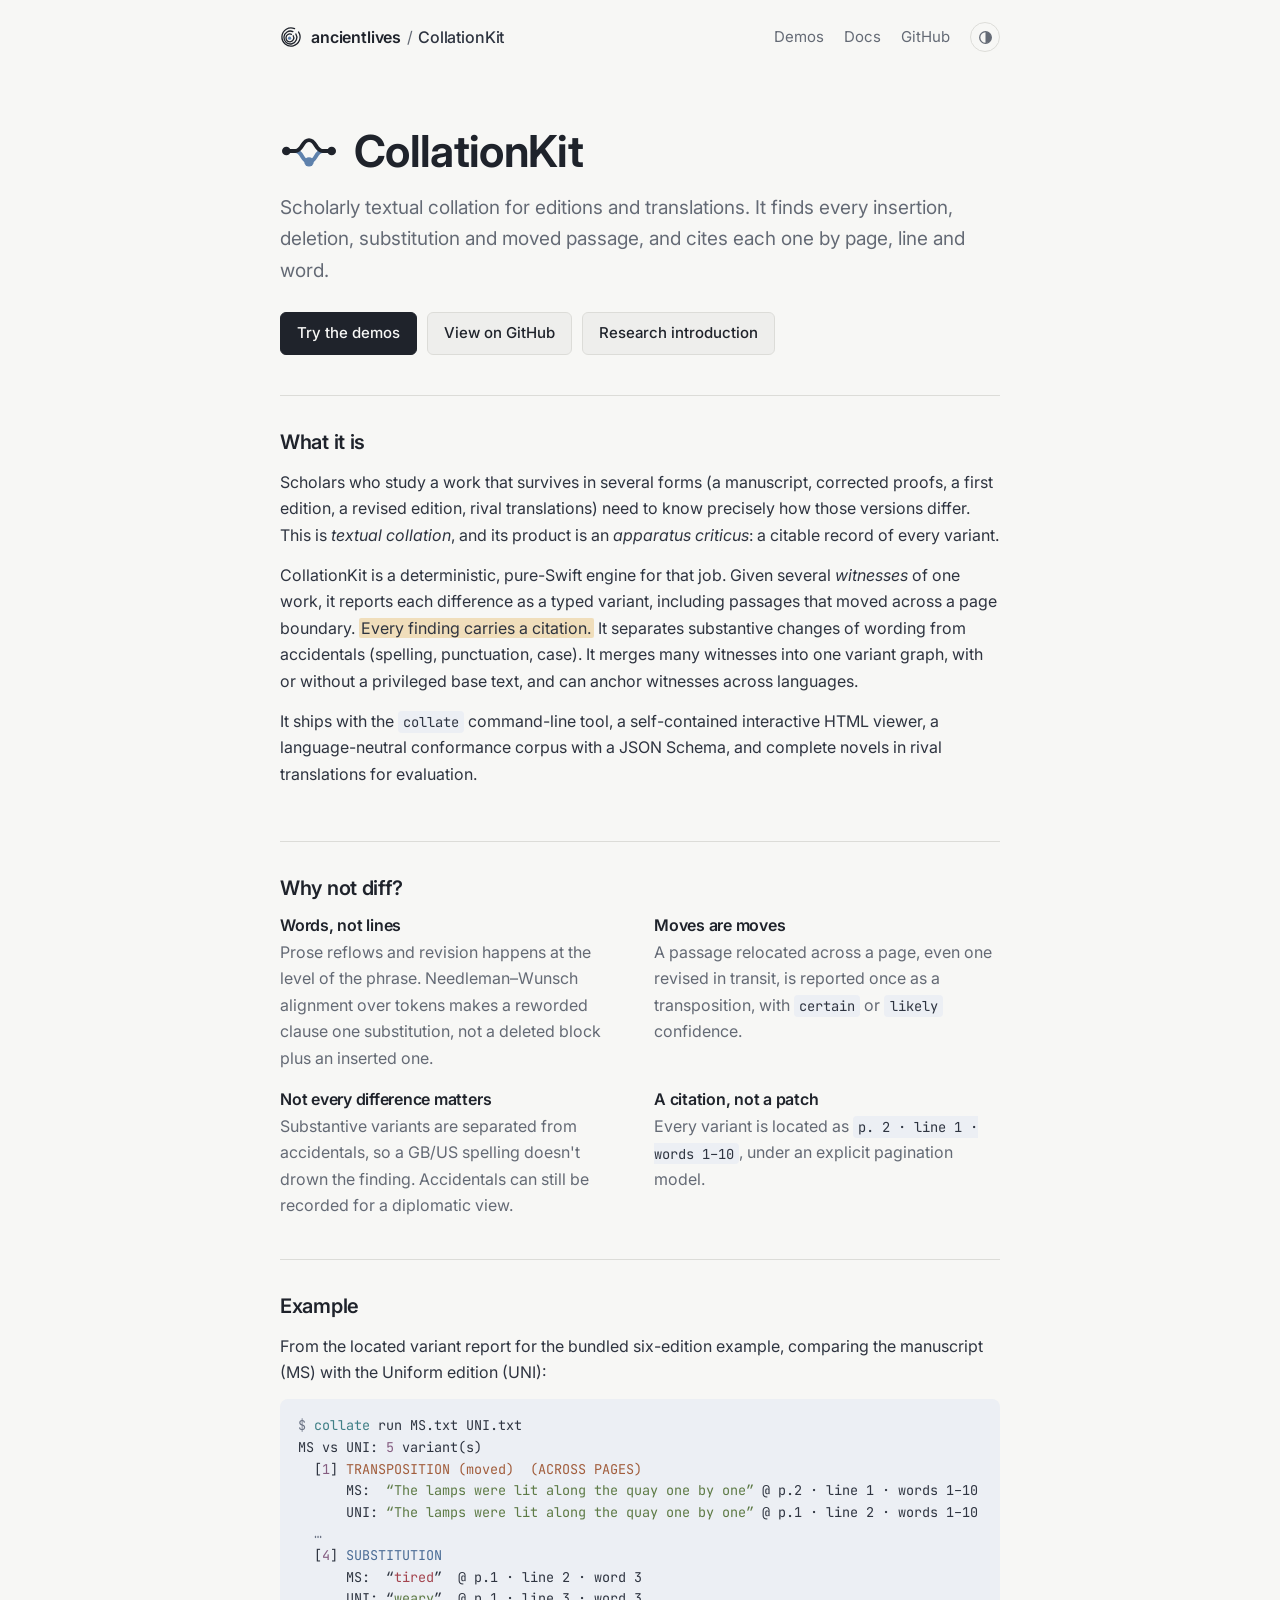
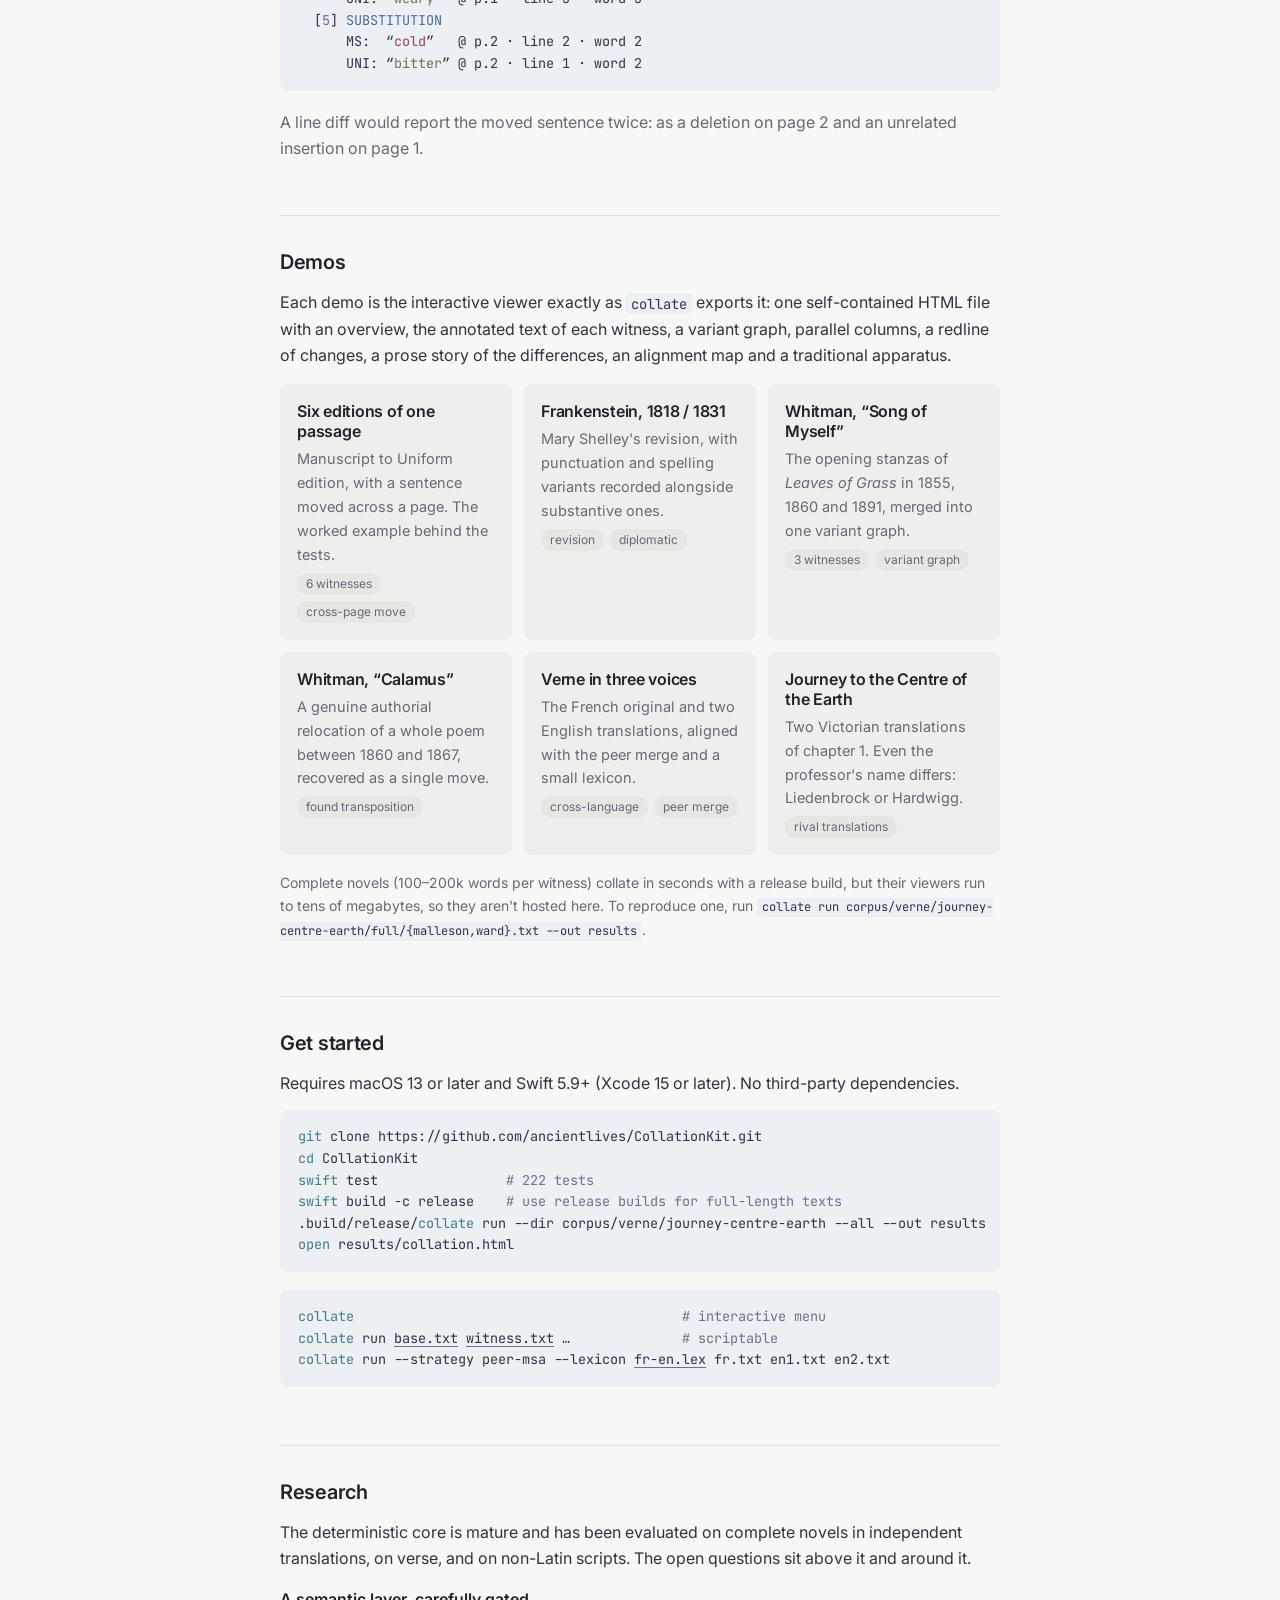
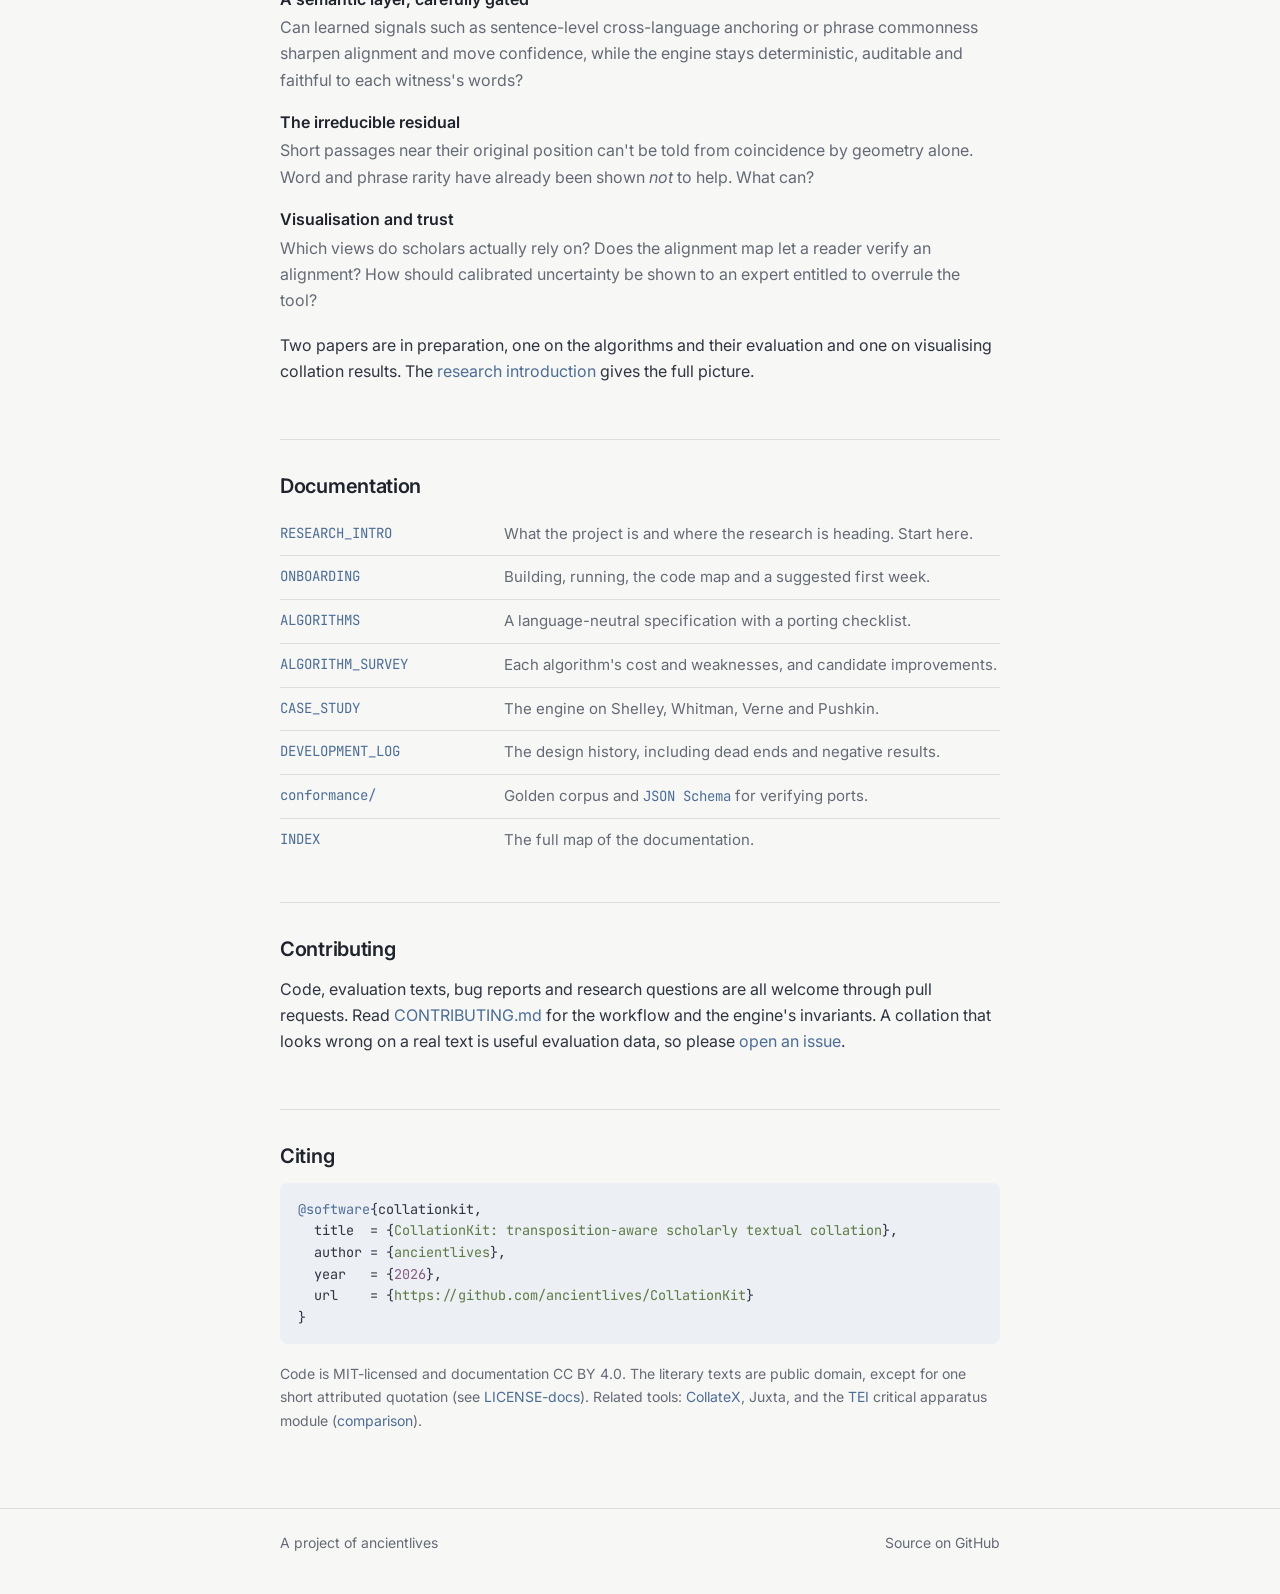
==== commit 660a2fc4: "Add the CollationKit logo to the site, favicon and README Co-Authored-By: Claude Opus 5.5 (1M contex" ====
--- a/site/index.html
+++ b/site/index.html
@@ -9,7 +9,7 @@
 <meta property="og:description" content="Transposition-aware scholarly textual collation, with citations. Open source, MIT.">
 <meta property="og:type" content="website">
 <meta property="og:url" content="https://ancientlives.github.io/CollationKit/">
-<link rel="icon" href="data:image/svg+xml,%3Csvg xmlns='http://www.w3.org/2000/svg' viewBox='0 0 16 16'%3E%3Crect width='16' height='16' rx='3' fill='%232e3440'/%3E%3Cpath d='M4 5h8M4 8h5M4 11h8' stroke='%2388c0d0' stroke-width='1.6'/%3E%3C/svg%3E">
+<link rel="icon" type="image/svg+xml" href="assets/logo/collationkit-mark.svg">
 <link rel="preconnect" href="https://fonts.googleapis.com">
 <link rel="preconnect" href="https://fonts.gstatic.com" crossorigin>
 <link href="https://fonts.googleapis.com/css2?family=Inter:wght@400;500;600;650&family=JetBrains+Mono:wght@400;500&display=swap" rel="stylesheet">
@@ -22,7 +22,7 @@
 
 <header class="site-header">
   <div class="wrap">
-    <a class="brand" href="https://ancientlives.github.io/">ancientlives<span class="sep">/</span><span class="sub">CollationKit</span></a>
+    <a class="brand" href="https://ancientlives.github.io/"><svg class="logo logo-sm" viewBox="0 0 32 32" aria-hidden="true"><path class="ink-s" d="M27.07 8.81A13.2 13.2 0 1 1 21.16 3.85" fill="none" stroke-width="1.9" stroke-linecap="round"/> <path class="ink-s" d="M22.98 11.58A9.4 9.4 0 1 1 18.77 8.05" fill="none" stroke-width="1.9" stroke-linecap="round"/> <path class="ink-s" d="M19.18 14.20A5.7 5.7 0 1 1 16.63 12.05" fill="none" stroke-width="1.9" stroke-linecap="round"/> <circle class="acc-f" cx="13.9" cy="17.7" r="2.3"/></svg><span>ancientlives<span class="sep">/</span><span class="sub">CollationKit</span></span></a>
     <nav class="nav" aria-label="Site">
       <a href="#demos">Demos</a>
       <a href="#docs">Docs</a>
@@ -37,7 +37,7 @@
 <main class="wrap">
 
   <div class="hero">
-    <h1>CollationKit</h1>
+    <div class="hero-title"><svg class="logo logo-lg" viewBox="0 0 32 32" aria-hidden="true"><path class="acc-s" d="M8.5 16C12.5 16 12 22 16 22C20 22 19.5 16 23.5 16" fill="none" stroke-width="2.2" stroke-linecap="round"/> <path class="ink-s" d="M3.5 16H8.5C12.5 16 12 10 16 10C20 10 19.5 16 23.5 16H28.5" fill="none" stroke-width="2.2" stroke-linecap="round" stroke-linejoin="round"/> <circle class="ink-f" cx="3.5" cy="16" r="2.4"/> <circle class="ink-f" cx="28.5" cy="16" r="2.4"/> <circle class="acc-f" cx="16" cy="22" r="2.6"/></svg><h1>CollationKit</h1></div>
     <p class="lede">Scholarly textual collation for editions and translations. It finds every insertion, deletion,
     substitution and moved passage, and cites each one by page, line and word.</p>
     <div class="actions">
--- a/site/assets/site.css
+++ b/site/assets/site.css
@@ -208,3 +208,17 @@
   display: flex; flex-wrap: wrap; gap: 6px 18px; justify-content: space-between; }
 .site-footer a { color: var(--muted); }
 .site-footer a:hover { color: var(--text-strong); }
+
+/* ── logos (inline SVG marks; colours follow the theme) ─────────────────── */
+:root { --logo-accent: #5e81ac; }
+@media (prefers-color-scheme: dark) { :root:not([data-theme="light"]) { --logo-accent: #88c0d0; } }
+:root[data-theme="dark"] { --logo-accent: #88c0d0; }
+.logo .ink-s { stroke: var(--text-strong); } .logo .ink-f { fill: var(--text-strong); }
+.logo .acc-s { stroke: var(--logo-accent); } .logo .acc-f { fill: var(--logo-accent); }
+.brand { display: inline-flex; align-items: center; gap: 9px; }
+.logo-sm { width: 22px; height: 22px; flex: none; }
+.hero-title { display: flex; align-items: center; gap: 16px; margin-bottom: 12px; }
+.hero-title h1 { margin: 0; }
+.logo-lg { width: clamp(44px, 8vw, 58px); height: clamp(44px, 8vw, 58px); flex: none; }
+.project h3 { display: flex; align-items: center; gap: 10px; }
+.logo-md { width: 26px; height: 26px; flex: none; }
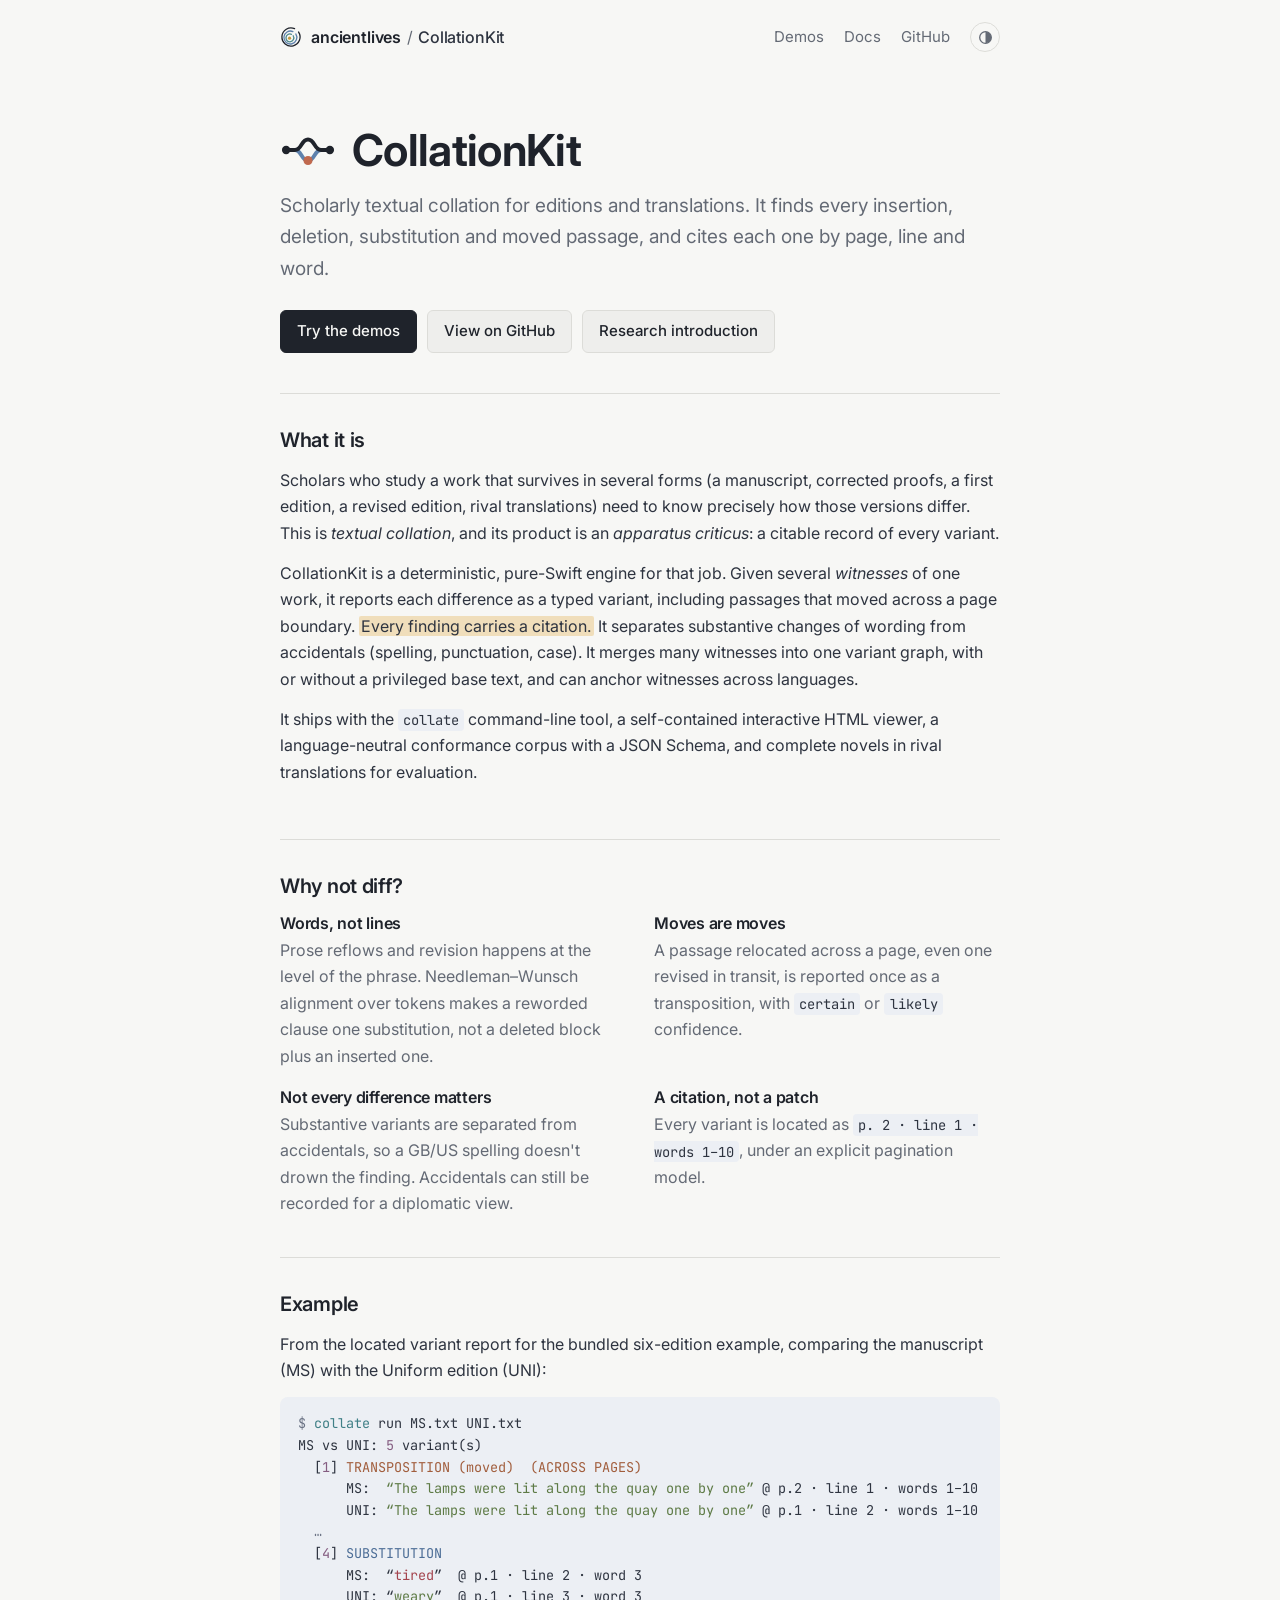
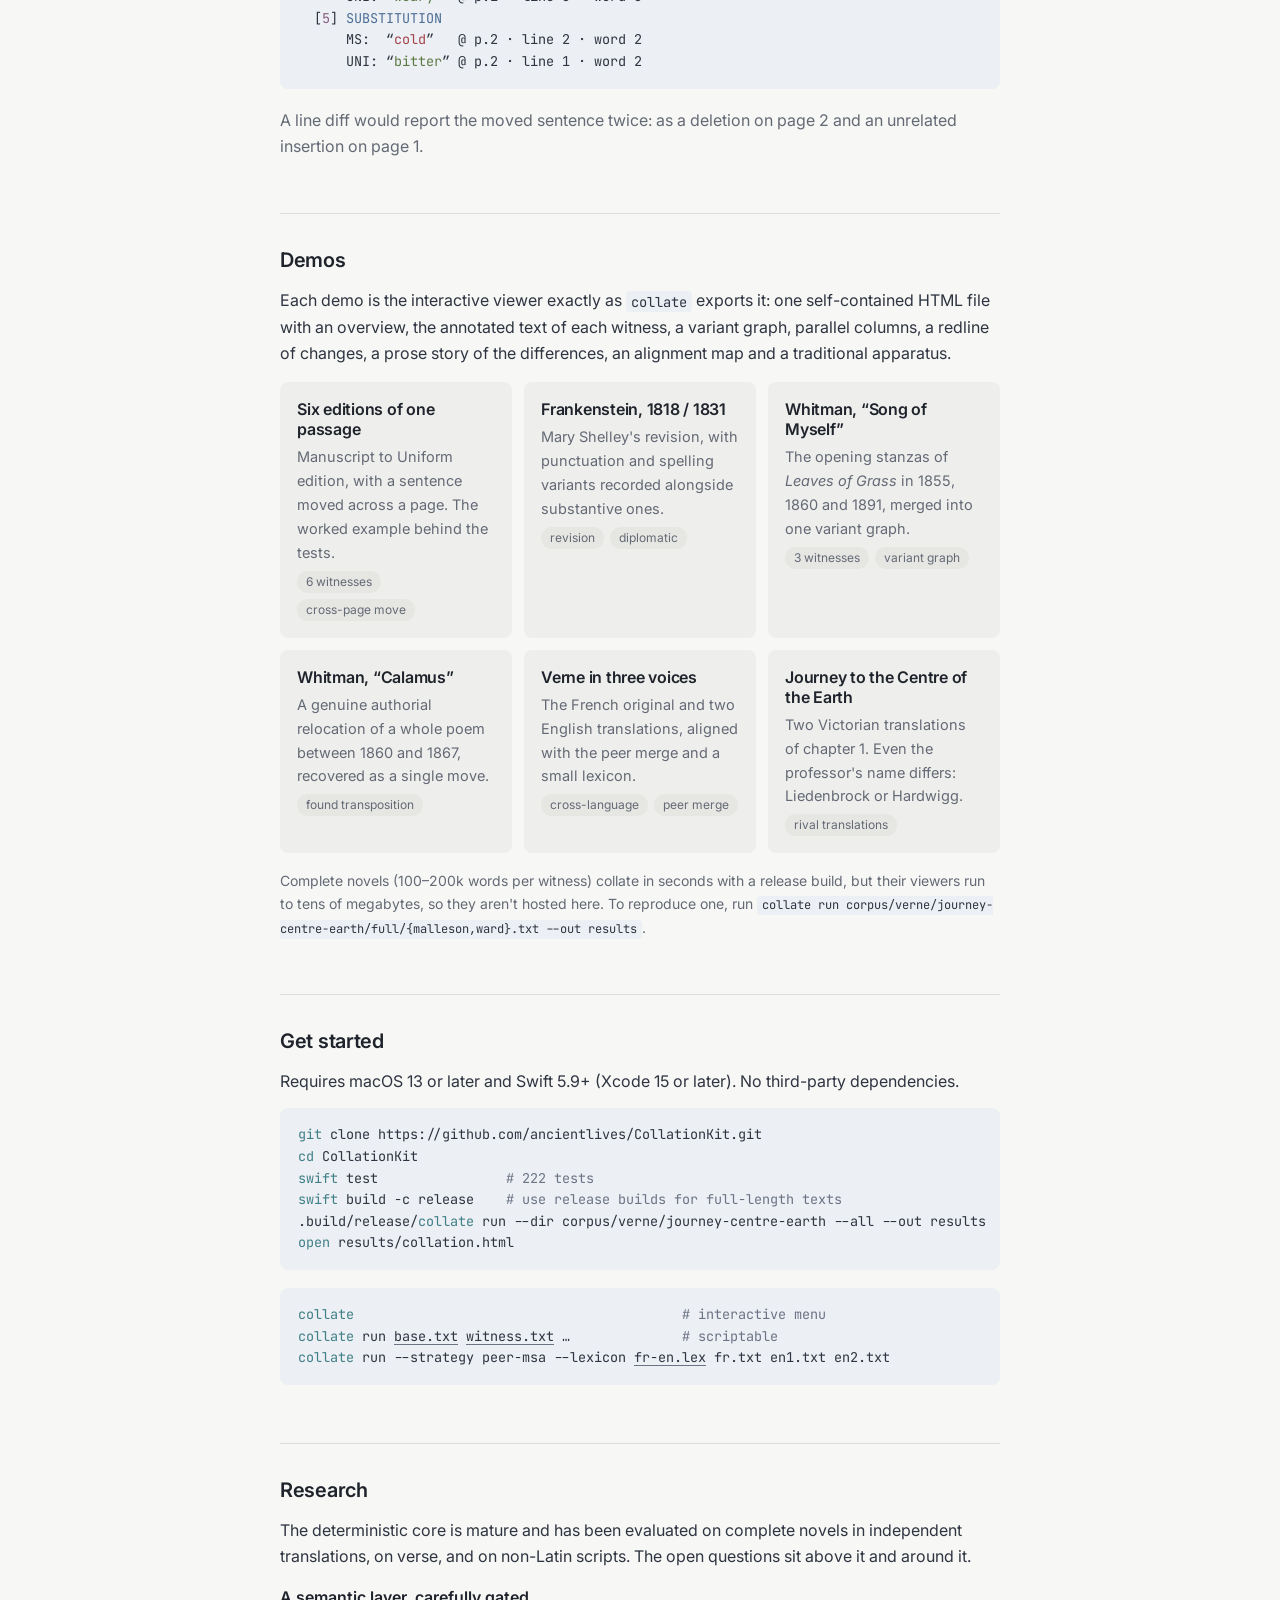
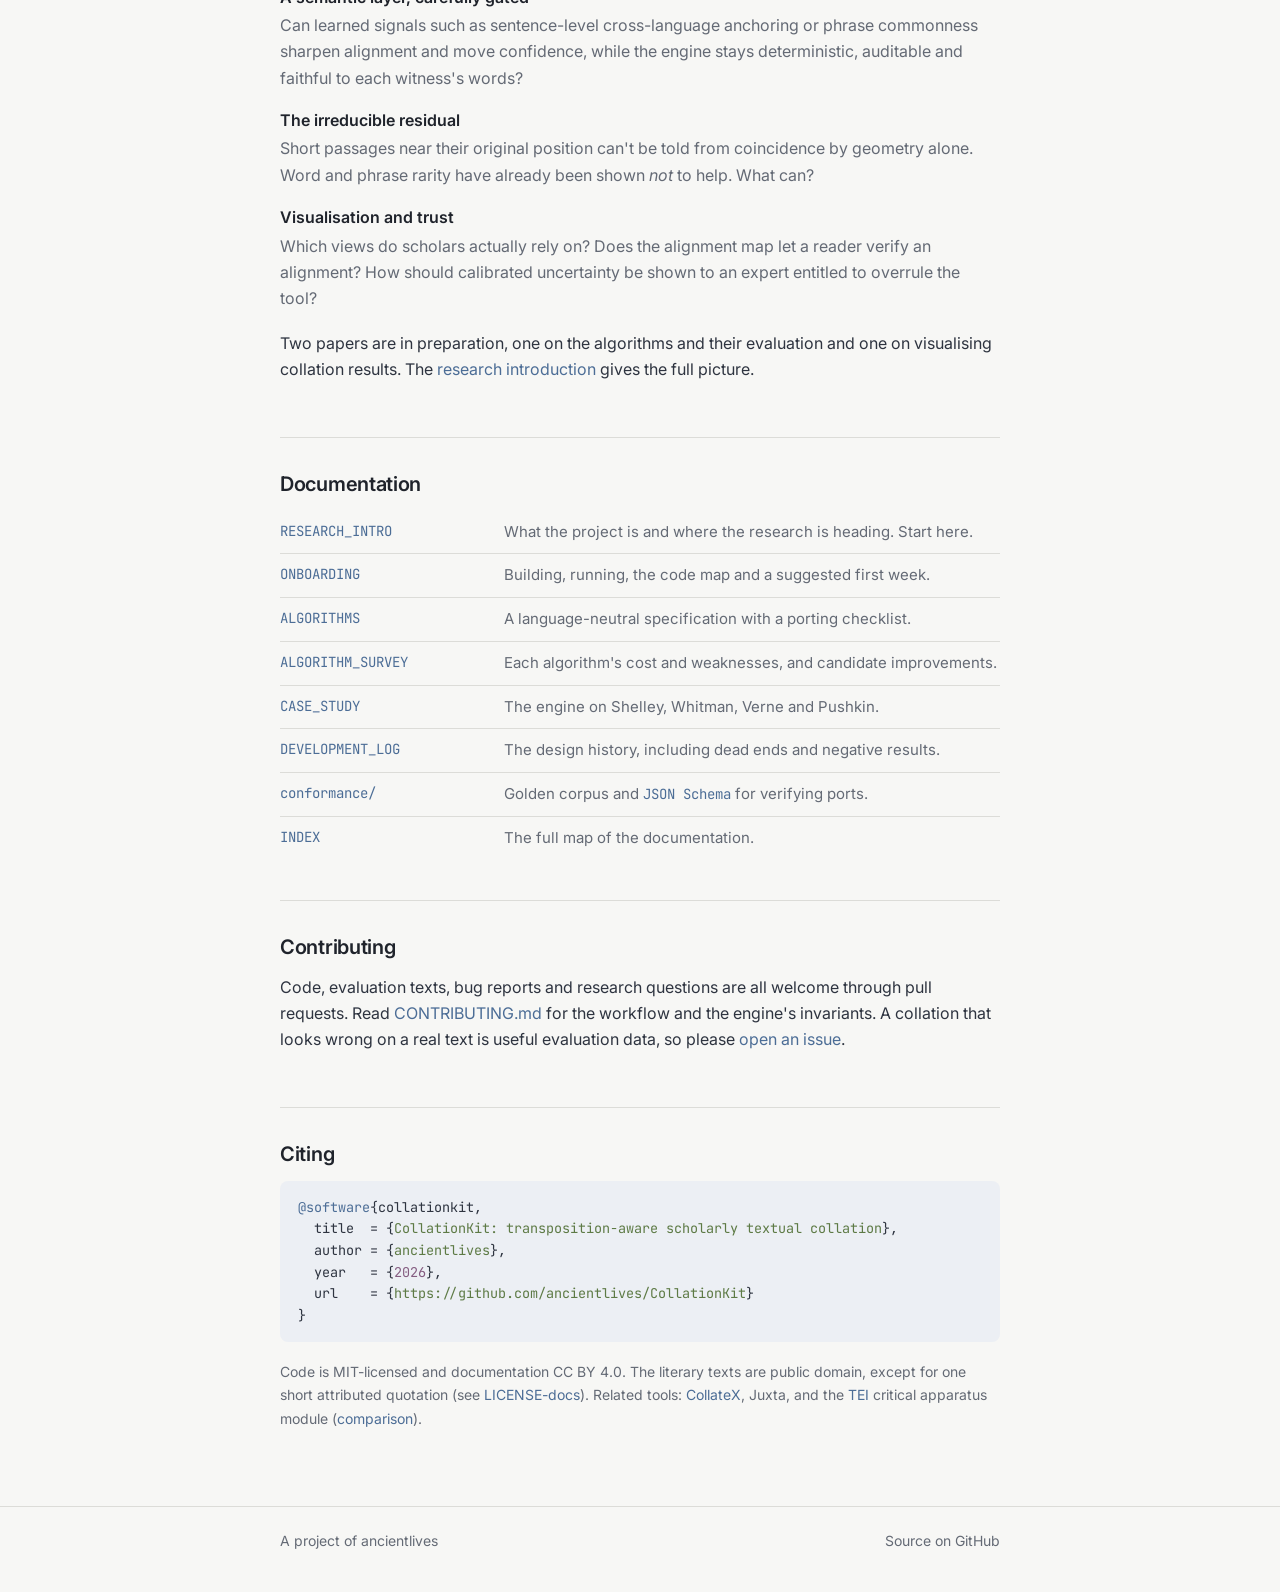
==== commit d47b64b2: "Fix oversized header logo on stale CSS; add subtle Nord colour to the logos Inline logo SVGs now car" ====
--- a/site/index.html
+++ b/site/index.html
@@ -13,7 +13,7 @@
 <link rel="preconnect" href="https://fonts.googleapis.com">
 <link rel="preconnect" href="https://fonts.gstatic.com" crossorigin>
 <link href="https://fonts.googleapis.com/css2?family=Inter:wght@400;500;600;650&family=JetBrains+Mono:wght@400;500&display=swap" rel="stylesheet">
-<link rel="stylesheet" href="assets/site.css">
+<link rel="stylesheet" href="assets/site.css?v=4">
 <script>
   try { var t = localStorage.getItem("al-theme"); if (t === "light" || t === "dark") document.documentElement.dataset.theme = t; } catch (e) {}
 </script>
@@ -22,7 +22,7 @@
 
 <header class="site-header">
   <div class="wrap">
-    <a class="brand" href="https://ancientlives.github.io/"><svg class="logo logo-sm" viewBox="0 0 32 32" aria-hidden="true"><path class="ink-s" d="M27.07 8.81A13.2 13.2 0 1 1 21.16 3.85" fill="none" stroke-width="1.9" stroke-linecap="round"/> <path class="ink-s" d="M22.98 11.58A9.4 9.4 0 1 1 18.77 8.05" fill="none" stroke-width="1.9" stroke-linecap="round"/> <path class="ink-s" d="M19.18 14.20A5.7 5.7 0 1 1 16.63 12.05" fill="none" stroke-width="1.9" stroke-linecap="round"/> <circle class="acc-f" cx="13.9" cy="17.7" r="2.3"/></svg><span>ancientlives<span class="sep">/</span><span class="sub">CollationKit</span></span></a>
+    <a class="brand" href="https://ancientlives.github.io/"><svg class="logo logo-sm" viewBox="0 0 32 32" width="22" height="22" aria-hidden="true"><path class="ink-s" d="M27.07 8.81A13.2 13.2 0 1 1 21.16 3.85" fill="none" stroke-width="1.9" stroke-linecap="round"/> <path class="acc-s" d="M22.98 11.58A9.4 9.4 0 1 1 18.77 8.05" fill="none" stroke-width="1.9" stroke-linecap="round"/> <path class="teal-s" d="M19.18 14.20A5.7 5.7 0 1 1 16.63 12.05" fill="none" stroke-width="1.9" stroke-linecap="round"/> <circle class="yel-f" cx="13.9" cy="17.7" r="2.3"/></svg><span>ancientlives<span class="sep">/</span><span class="sub">CollationKit</span></span></a>
     <nav class="nav" aria-label="Site">
       <a href="#demos">Demos</a>
       <a href="#docs">Docs</a>
@@ -37,7 +37,7 @@
 <main class="wrap">
 
   <div class="hero">
-    <div class="hero-title"><svg class="logo logo-lg" viewBox="0 0 32 32" aria-hidden="true"><path class="acc-s" d="M8.5 16C12.5 16 12 22 16 22C20 22 19.5 16 23.5 16" fill="none" stroke-width="2.2" stroke-linecap="round"/> <path class="ink-s" d="M3.5 16H8.5C12.5 16 12 10 16 10C20 10 19.5 16 23.5 16H28.5" fill="none" stroke-width="2.2" stroke-linecap="round" stroke-linejoin="round"/> <circle class="ink-f" cx="3.5" cy="16" r="2.4"/> <circle class="ink-f" cx="28.5" cy="16" r="2.4"/> <circle class="acc-f" cx="16" cy="22" r="2.6"/></svg><h1>CollationKit</h1></div>
+    <div class="hero-title"><svg class="logo logo-lg" viewBox="0 0 32 32" width="56" height="56" aria-hidden="true"><path class="acc-s" d="M8.5 16C12.5 16 12 22 16 22C20 22 19.5 16 23.5 16" fill="none" stroke-width="2.2" stroke-linecap="round"/> <path class="ink-s" d="M3.5 16H8.5C12.5 16 12 10 16 10C20 10 19.5 16 23.5 16H28.5" fill="none" stroke-width="2.2" stroke-linecap="round" stroke-linejoin="round"/> <circle class="ink-f" cx="3.5" cy="16" r="2.4"/> <circle class="ink-f" cx="28.5" cy="16" r="2.4"/> <circle class="ora-f" cx="16" cy="22" r="2.6"/></svg><h1>CollationKit</h1></div>
     <p class="lede">Scholarly textual collation for editions and translations. It finds every insertion, deletion,
     substitution and moved passage, and cites each one by page, line and word.</p>
     <div class="actions">
--- a/site/assets/site.css
+++ b/site/assets/site.css
@@ -209,16 +209,18 @@
 .site-footer a { color: var(--muted); }
 .site-footer a:hover { color: var(--text-strong); }
 
-/* ── logos (inline SVG marks; colours follow the theme) ─────────────────── */
-:root { --logo-accent: #5e81ac; }
-@media (prefers-color-scheme: dark) { :root:not([data-theme="light"]) { --logo-accent: #88c0d0; } }
-:root[data-theme="dark"] { --logo-accent: #88c0d0; }
-.logo .ink-s { stroke: var(--text-strong); } .logo .ink-f { fill: var(--text-strong); }
-.logo .acc-s { stroke: var(--logo-accent); } .logo .acc-f { fill: var(--logo-accent); }
+/* ── logos (inline SVG marks; colours follow the theme, Nord palette) ───── */
+:root { --logo-ink: var(--text-strong); --logo-blue: #5e81ac; --logo-teal: #4f8a8b; --logo-yellow: #c49a3c; --logo-orange: #c0694e; }
+@media (prefers-color-scheme: dark) { :root:not([data-theme="light"]) { --logo-blue: #88c0d0; --logo-teal: #8fbcbb; --logo-yellow: #ebcb8b; --logo-orange: #d08770; } }
+:root[data-theme="dark"] { --logo-blue: #88c0d0; --logo-teal: #8fbcbb; --logo-yellow: #ebcb8b; --logo-orange: #d08770; }
+svg.logo { display: block; flex: none; overflow: visible; }
+.logo .ink-s { stroke: var(--logo-ink); } .logo .ink-f { fill: var(--logo-ink); }
+.logo .acc-s { stroke: var(--logo-blue); } .logo .acc-f { fill: var(--logo-blue); }
+.logo .teal-s { stroke: var(--logo-teal); } .logo .yel-f { fill: var(--logo-yellow); } .logo .ora-f { fill: var(--logo-orange); }
 .brand { display: inline-flex; align-items: center; gap: 9px; }
-.logo-sm { width: 22px; height: 22px; flex: none; }
+.logo-sm { width: 22px; height: 22px; }
 .hero-title { display: flex; align-items: center; gap: 16px; margin-bottom: 12px; }
 .hero-title h1 { margin: 0; }
-.logo-lg { width: clamp(44px, 8vw, 58px); height: clamp(44px, 8vw, 58px); flex: none; }
+.logo-lg { width: clamp(44px, 8vw, 56px); height: clamp(44px, 8vw, 56px); }
 .project h3 { display: flex; align-items: center; gap: 10px; }
-.logo-md { width: 26px; height: 26px; flex: none; }
+.logo-md { width: 26px; height: 26px; }
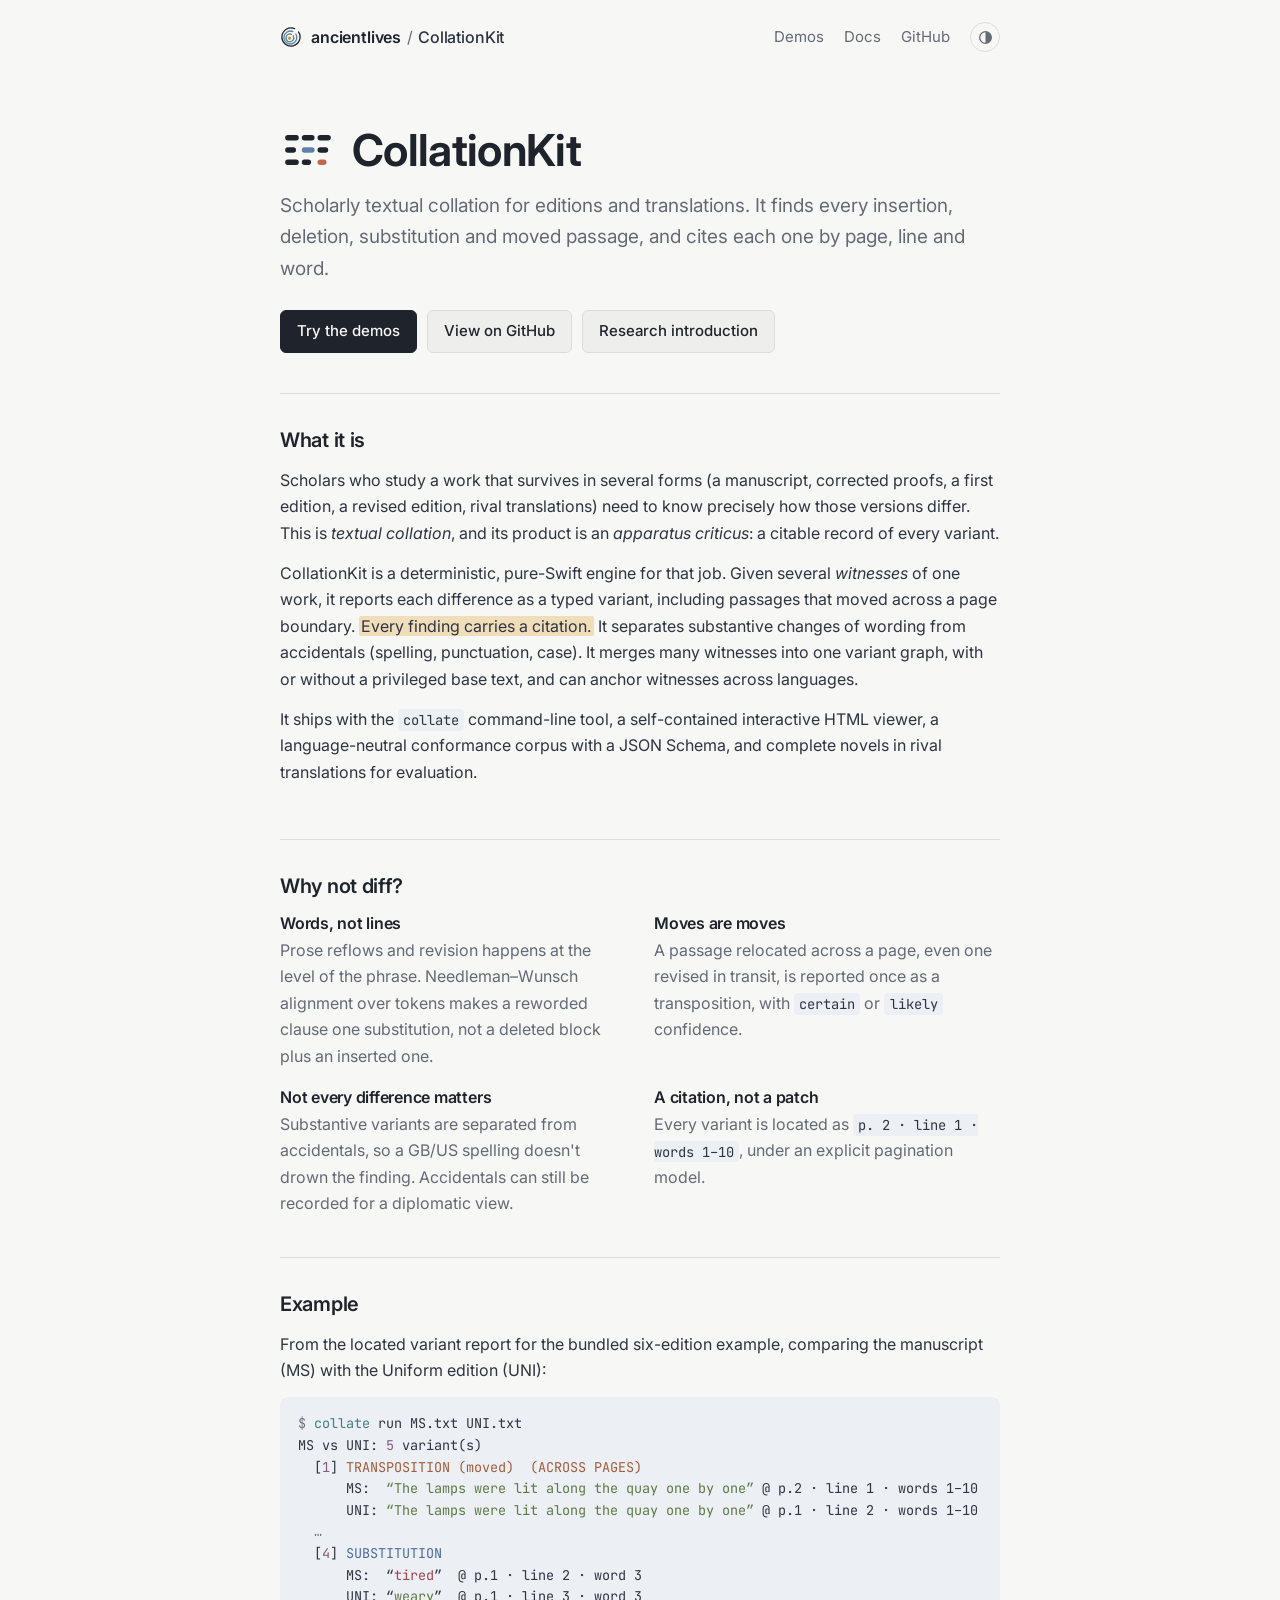
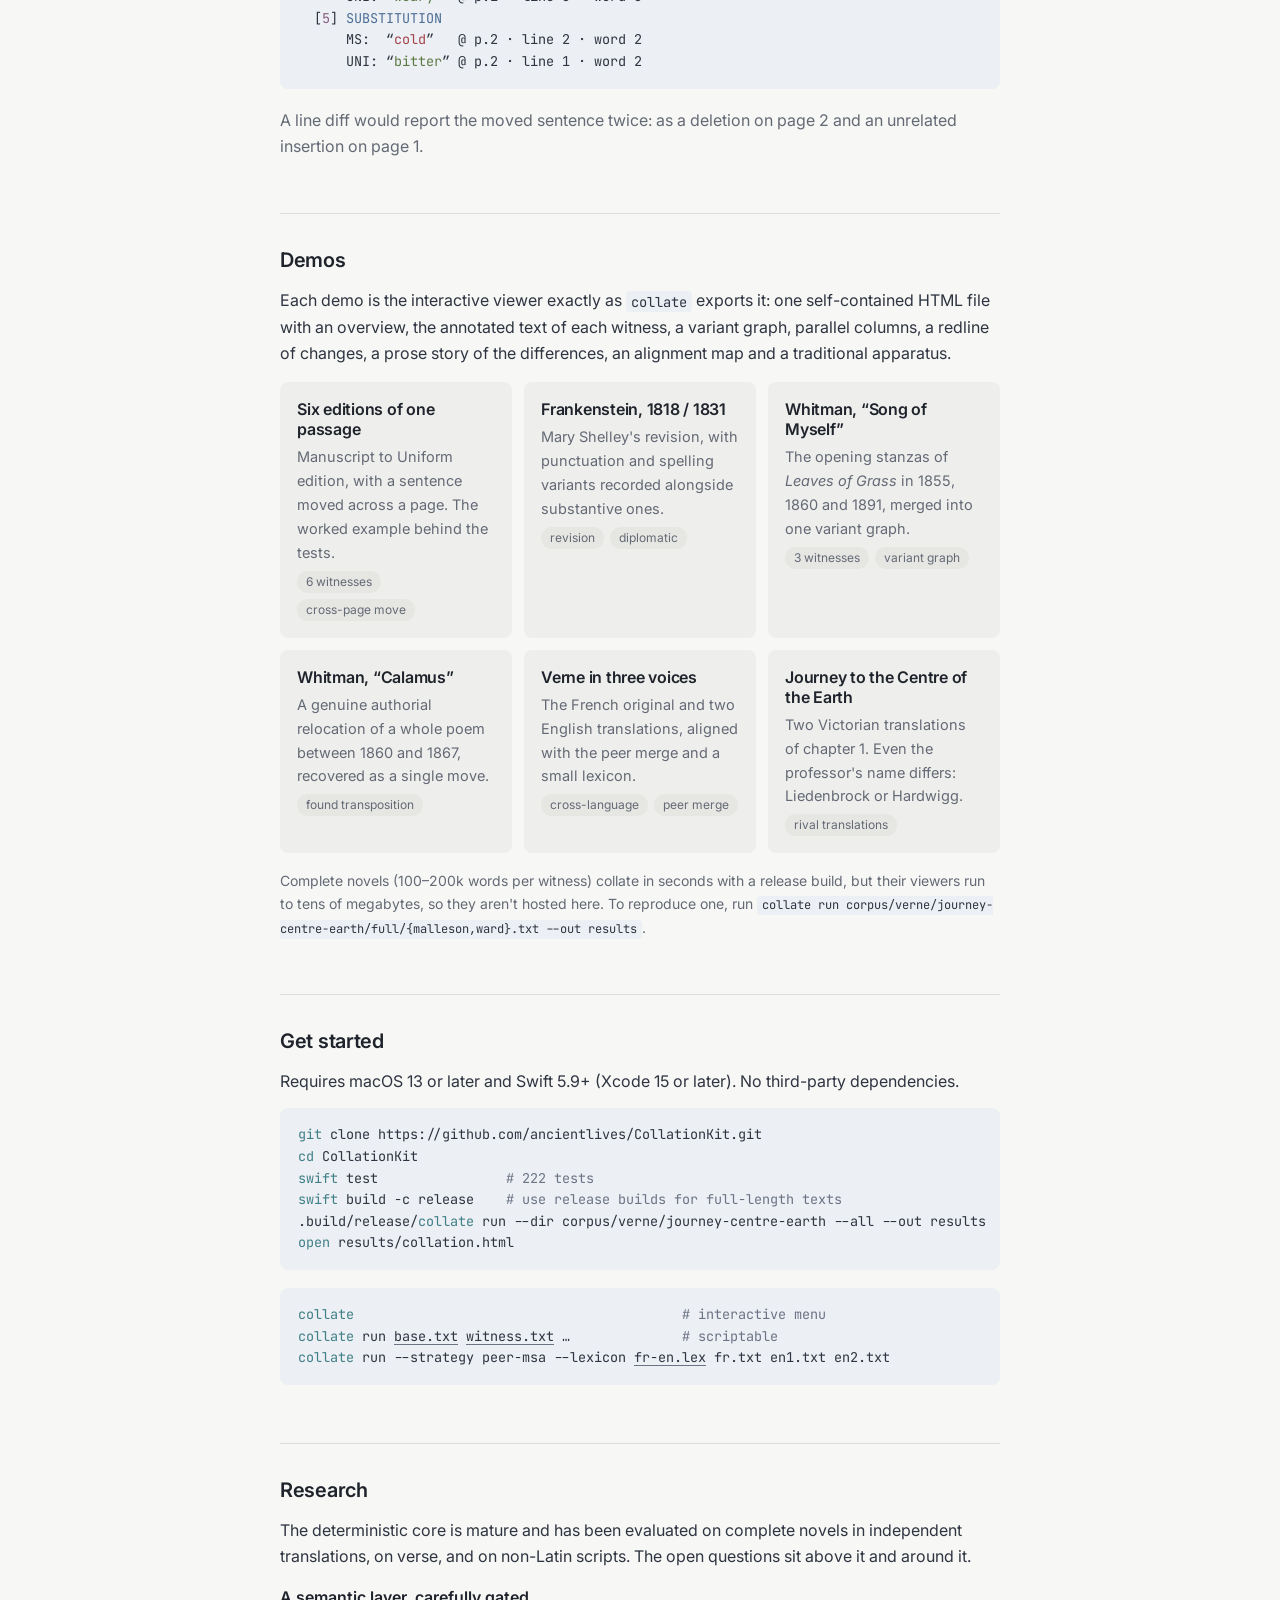
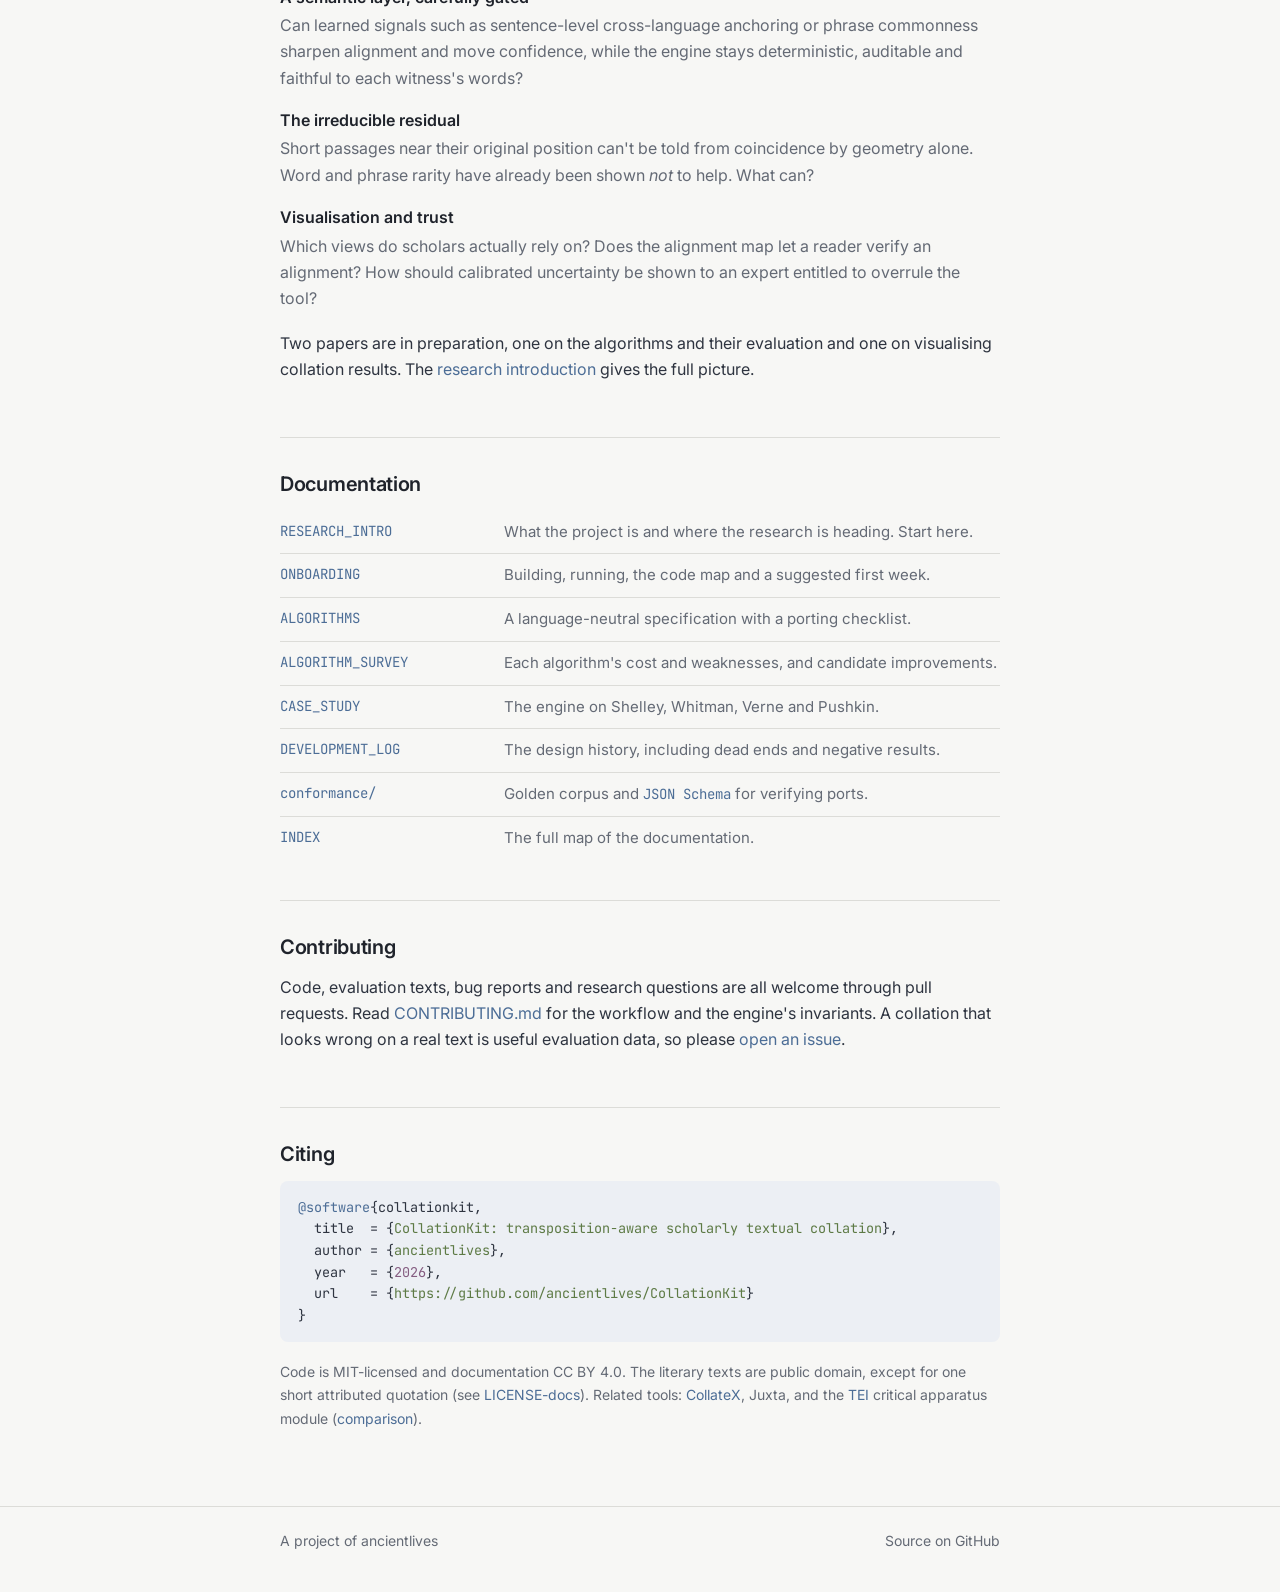
==== commit 4704dd74: "Replace the CollationKit logo with an alignment-grid mark Three witnesses as rows of word-blocks ali" ====
--- a/site/index.html
+++ b/site/index.html
@@ -13,7 +13,7 @@
 <link rel="preconnect" href="https://fonts.googleapis.com">
 <link rel="preconnect" href="https://fonts.gstatic.com" crossorigin>
 <link href="https://fonts.googleapis.com/css2?family=Inter:wght@400;500;600;650&family=JetBrains+Mono:wght@400;500&display=swap" rel="stylesheet">
-<link rel="stylesheet" href="assets/site.css?v=4">
+<link rel="stylesheet" href="assets/site.css?v=5">
 <script>
   try { var t = localStorage.getItem("al-theme"); if (t === "light" || t === "dark") document.documentElement.dataset.theme = t; } catch (e) {}
 </script>
@@ -37,7 +37,7 @@
 <main class="wrap">
 
   <div class="hero">
-    <div class="hero-title"><svg class="logo logo-lg" viewBox="0 0 32 32" width="56" height="56" aria-hidden="true"><path class="acc-s" d="M8.5 16C12.5 16 12 22 16 22C20 22 19.5 16 23.5 16" fill="none" stroke-width="2.2" stroke-linecap="round"/> <path class="ink-s" d="M3.5 16H8.5C12.5 16 12 10 16 10C20 10 19.5 16 23.5 16H28.5" fill="none" stroke-width="2.2" stroke-linecap="round" stroke-linejoin="round"/> <circle class="ink-f" cx="3.5" cy="16" r="2.4"/> <circle class="ink-f" cx="28.5" cy="16" r="2.4"/> <circle class="ora-f" cx="16" cy="22" r="2.6"/></svg><h1>CollationKit</h1></div>
+    <div class="hero-title"><svg class="logo logo-lg" viewBox="0 0 32 32" width="56" height="56" aria-hidden="true"><g fill="none" stroke-width="3.1" stroke-linecap="round"> <path class="ink-s" d="M4.5 9H9.2M14 9H18.2M23 9H27.5"/> <path class="ink-s" d="M4.5 16H7.6M23 16H26"/> <path class="acc-s" d="M14 16H18.2"/> <path class="ink-s" d="M4.5 23H9.2M14 23H16.2"/> <path class="ora-s" d="M23 23H25"/> </g></svg><h1>CollationKit</h1></div>
     <p class="lede">Scholarly textual collation for editions and translations. It finds every insertion, deletion,
     substitution and moved passage, and cites each one by page, line and word.</p>
     <div class="actions">
--- a/site/assets/site.css
+++ b/site/assets/site.css
@@ -216,6 +216,7 @@
 svg.logo { display: block; flex: none; overflow: visible; }
 .logo .ink-s { stroke: var(--logo-ink); } .logo .ink-f { fill: var(--logo-ink); }
 .logo .acc-s { stroke: var(--logo-blue); } .logo .acc-f { fill: var(--logo-blue); }
+.logo .ora-s { stroke: var(--logo-orange); }
 .logo .teal-s { stroke: var(--logo-teal); } .logo .yel-f { fill: var(--logo-yellow); } .logo .ora-f { fill: var(--logo-orange); }
 .brand { display: inline-flex; align-items: center; gap: 9px; }
 .logo-sm { width: 22px; height: 22px; }
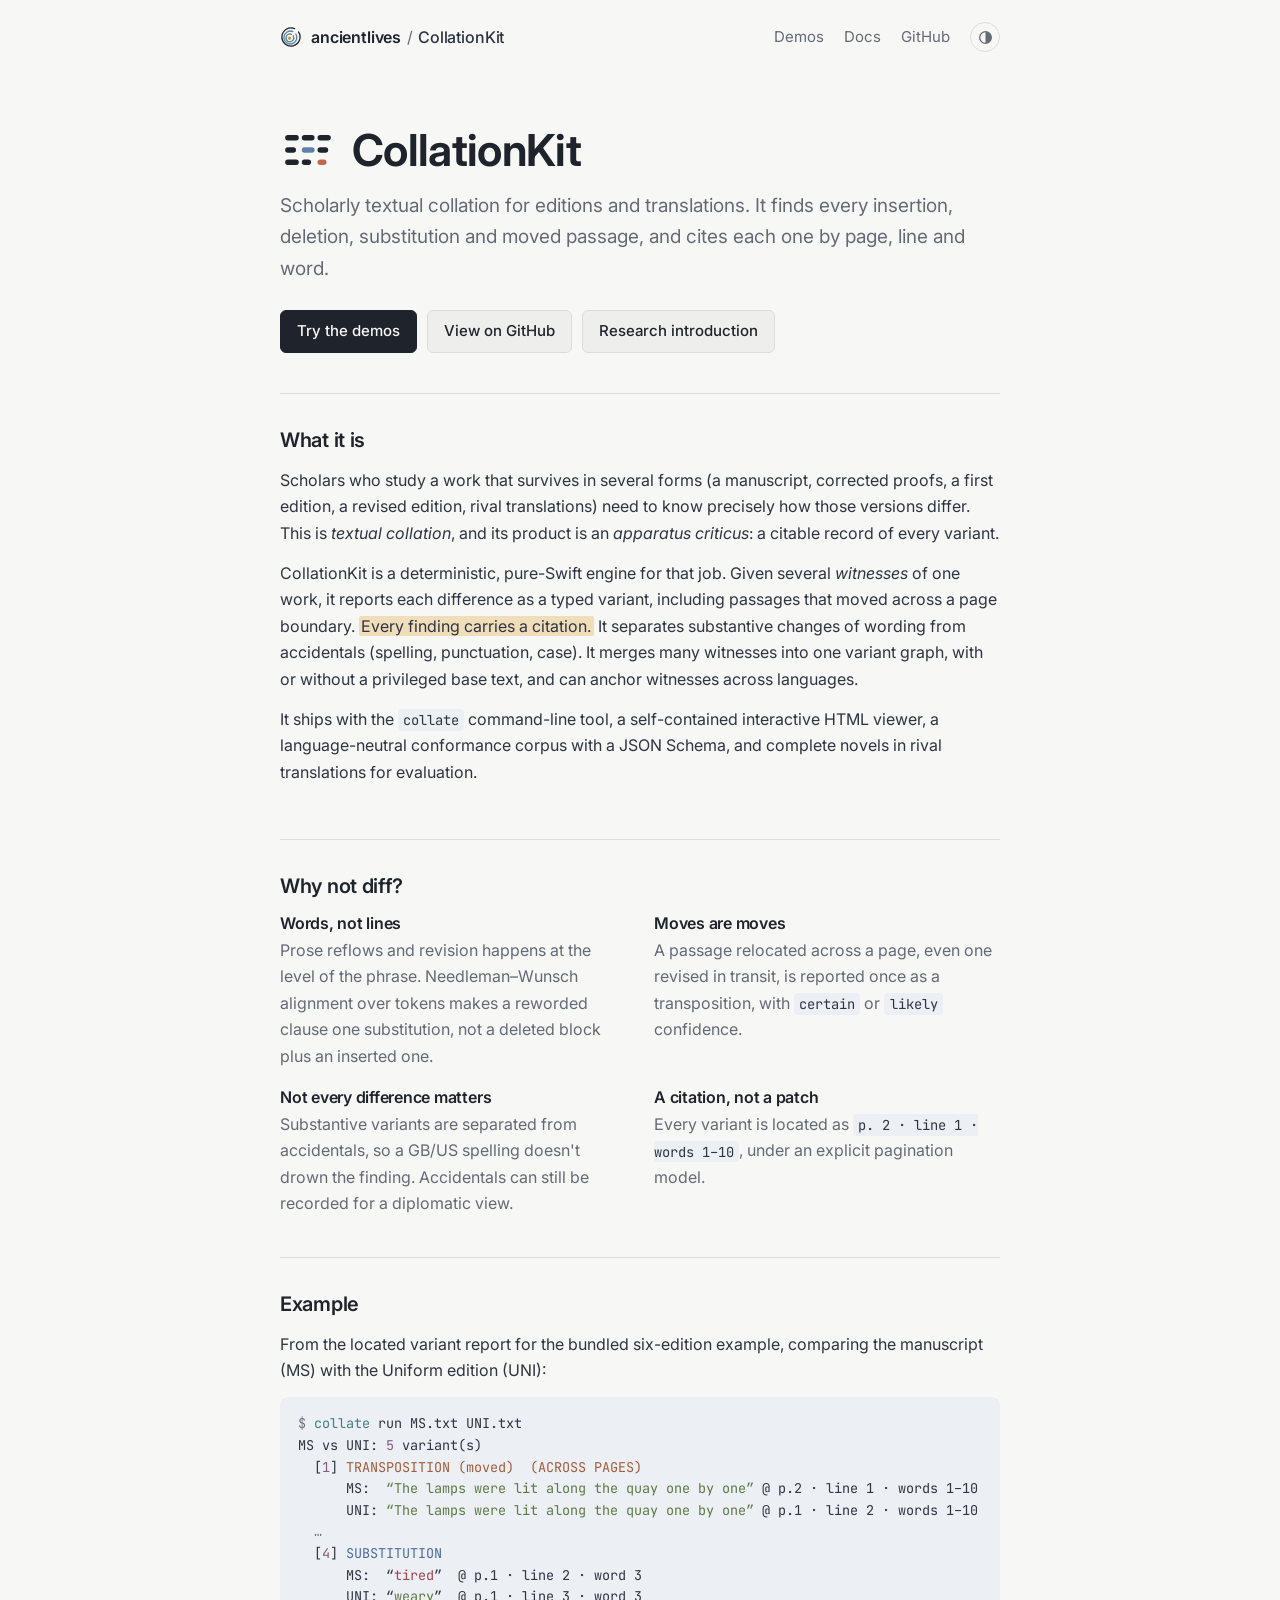
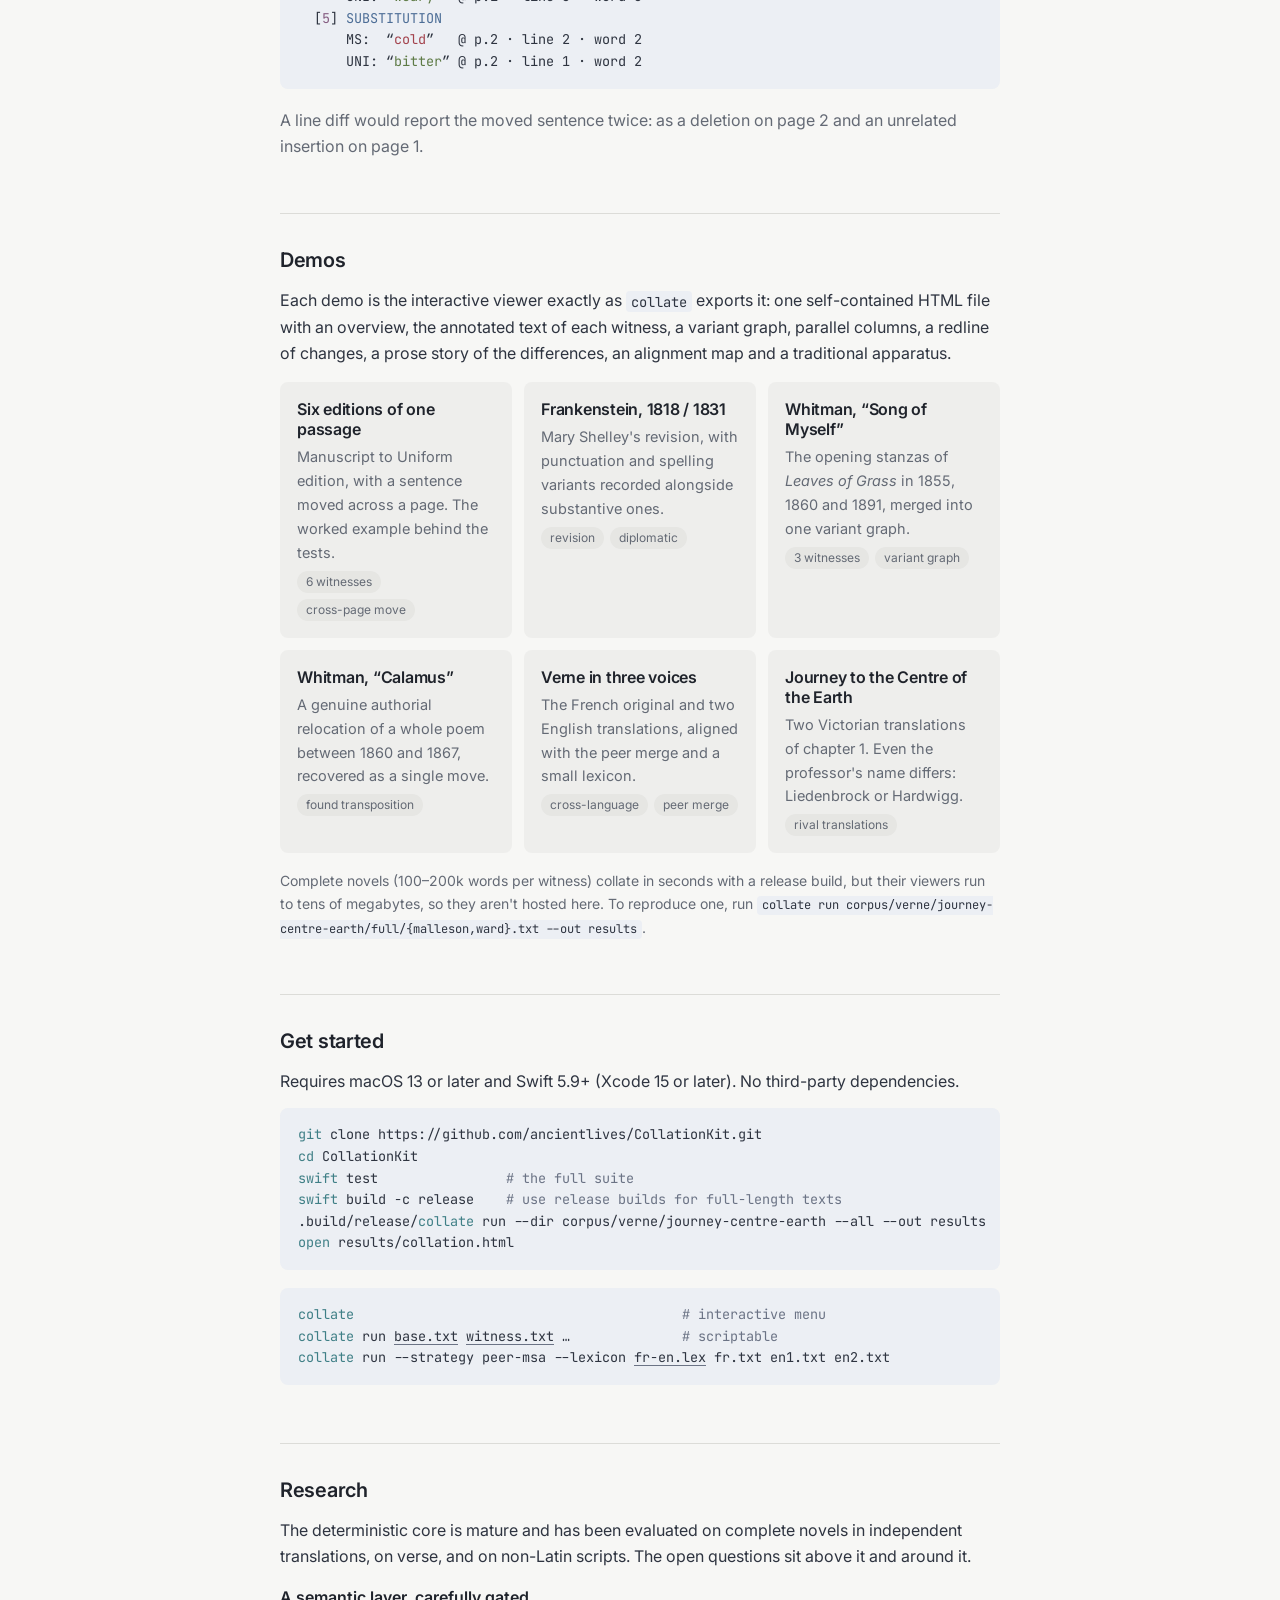
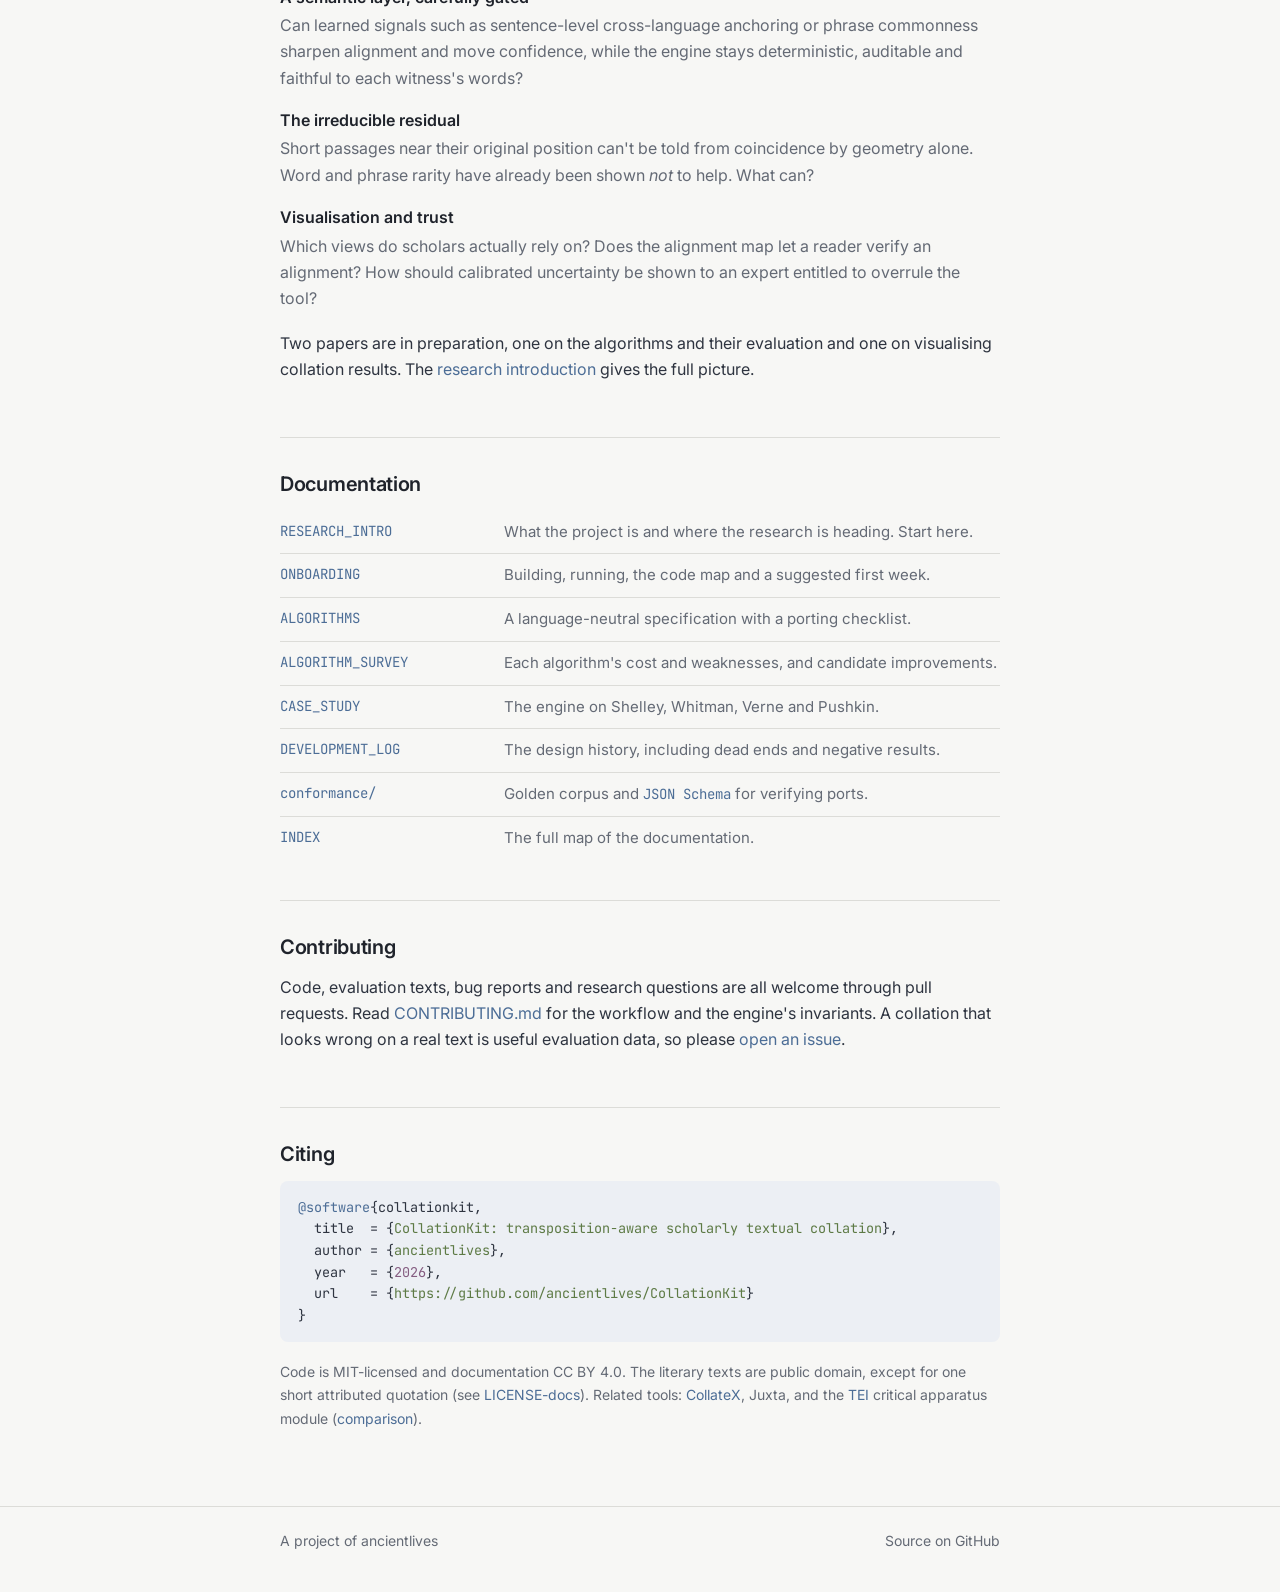
==== commit bbfd546b: "Fix tests that asserted nothing; retire TestCountGuardTests (B9) - testShortNearDiagonalMoveOnLongPa" ====
--- a/site/index.html
+++ b/site/index.html
@@ -156,7 +156,7 @@
     <p>Requires macOS 13 or later and Swift 5.9+ (Xcode 15 or later). No third-party dependencies.</p>
 <pre><span class="f">git</span> clone https://github.com/ancientlives/CollationKit.git
 <span class="f">cd</span> CollationKit
-<span class="f">swift</span> test                <span class="c"># 222 tests</span>
+<span class="f">swift</span> test                <span class="c"># the full suite</span>
 <span class="f">swift</span> build -c release    <span class="c"># use release builds for full-length texts</span>
 .build/release/<span class="f">collate</span> run --dir corpus/verne/journey-centre-earth --all --out results
 <span class="f">open</span> results/collation.html</pre>
